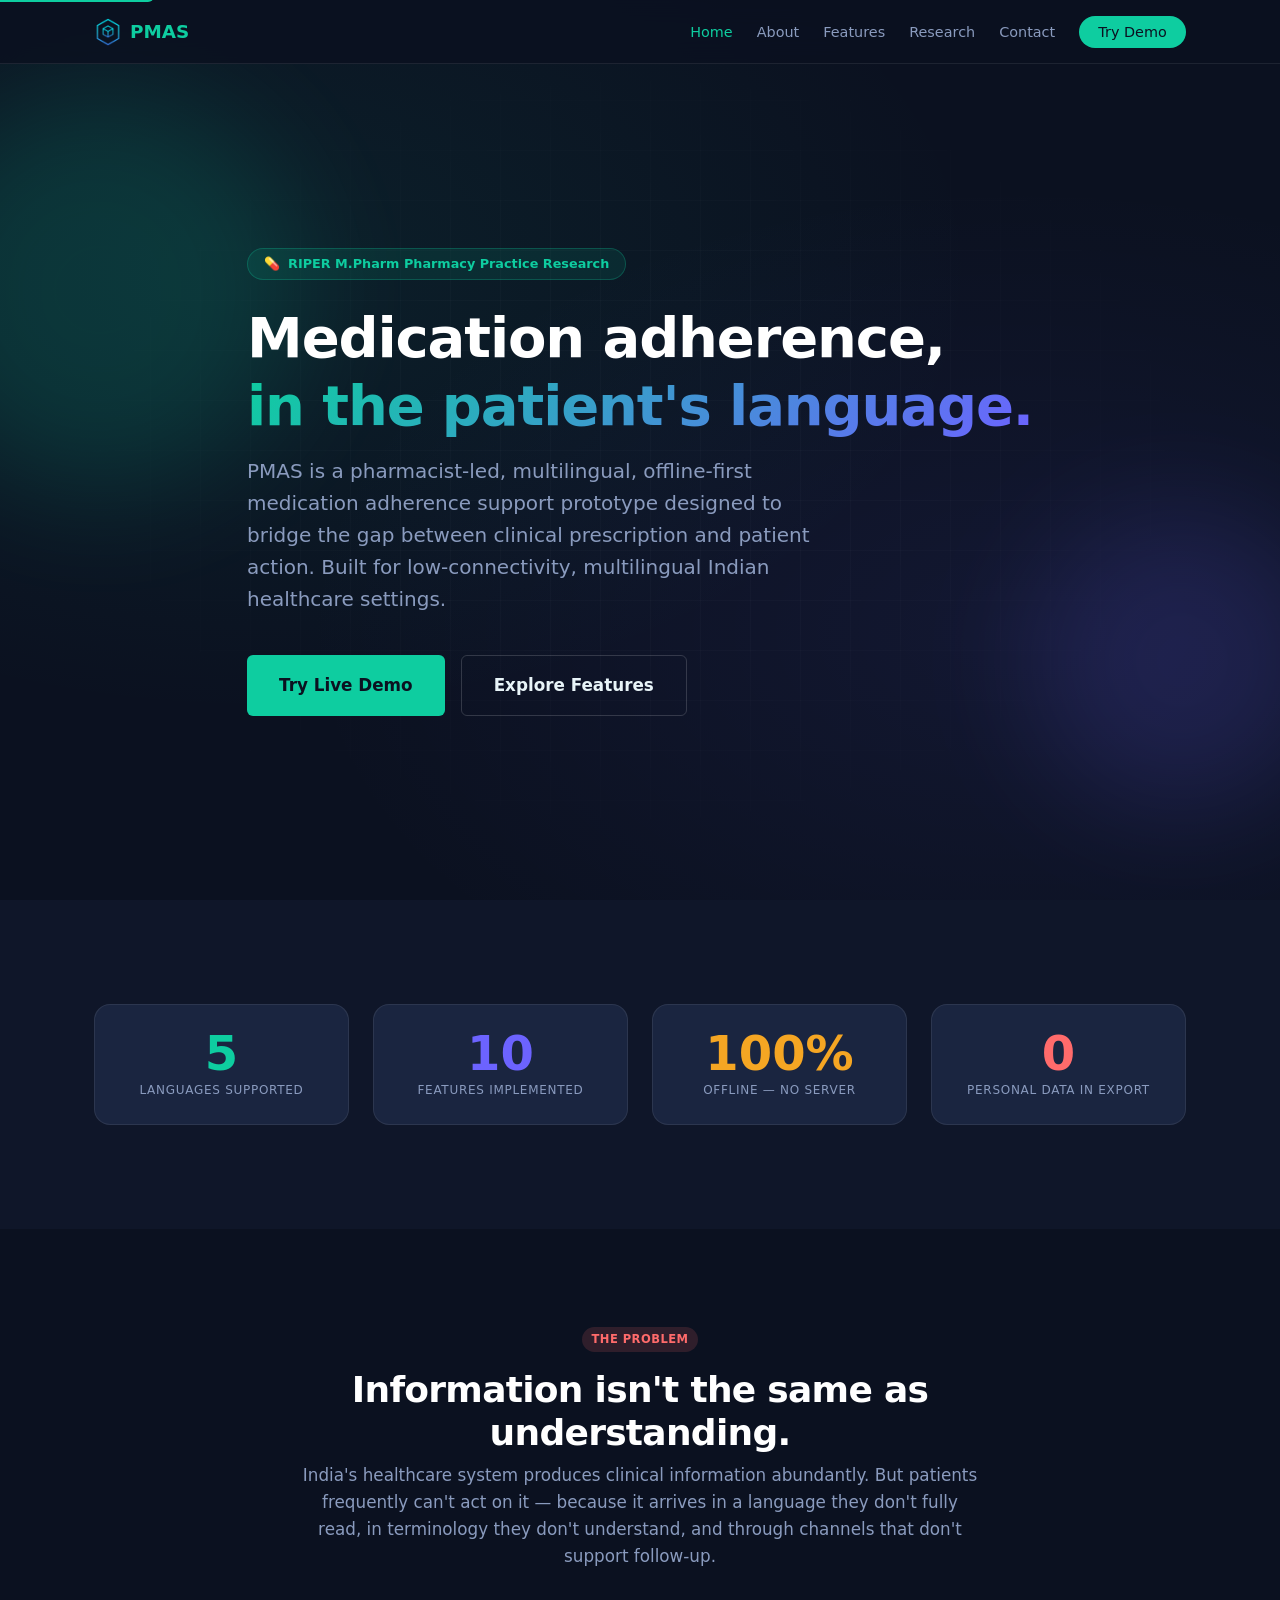
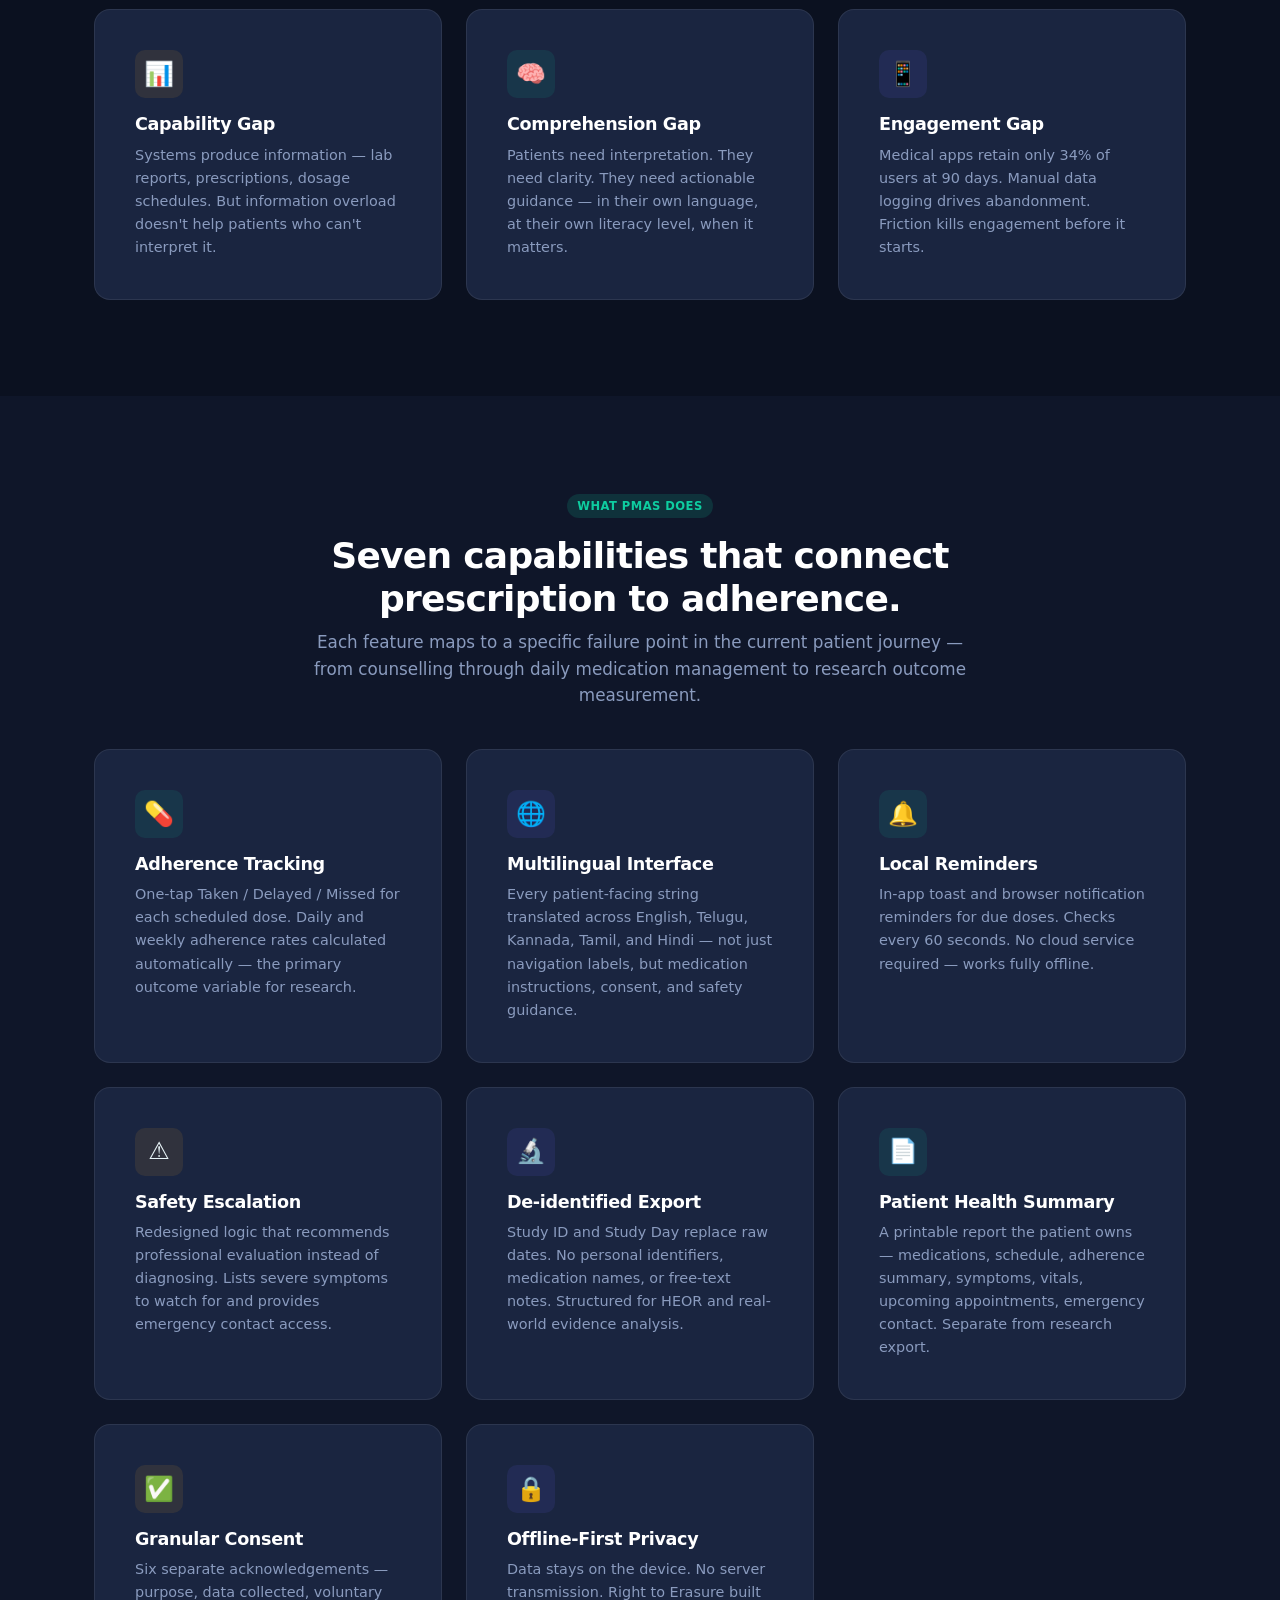
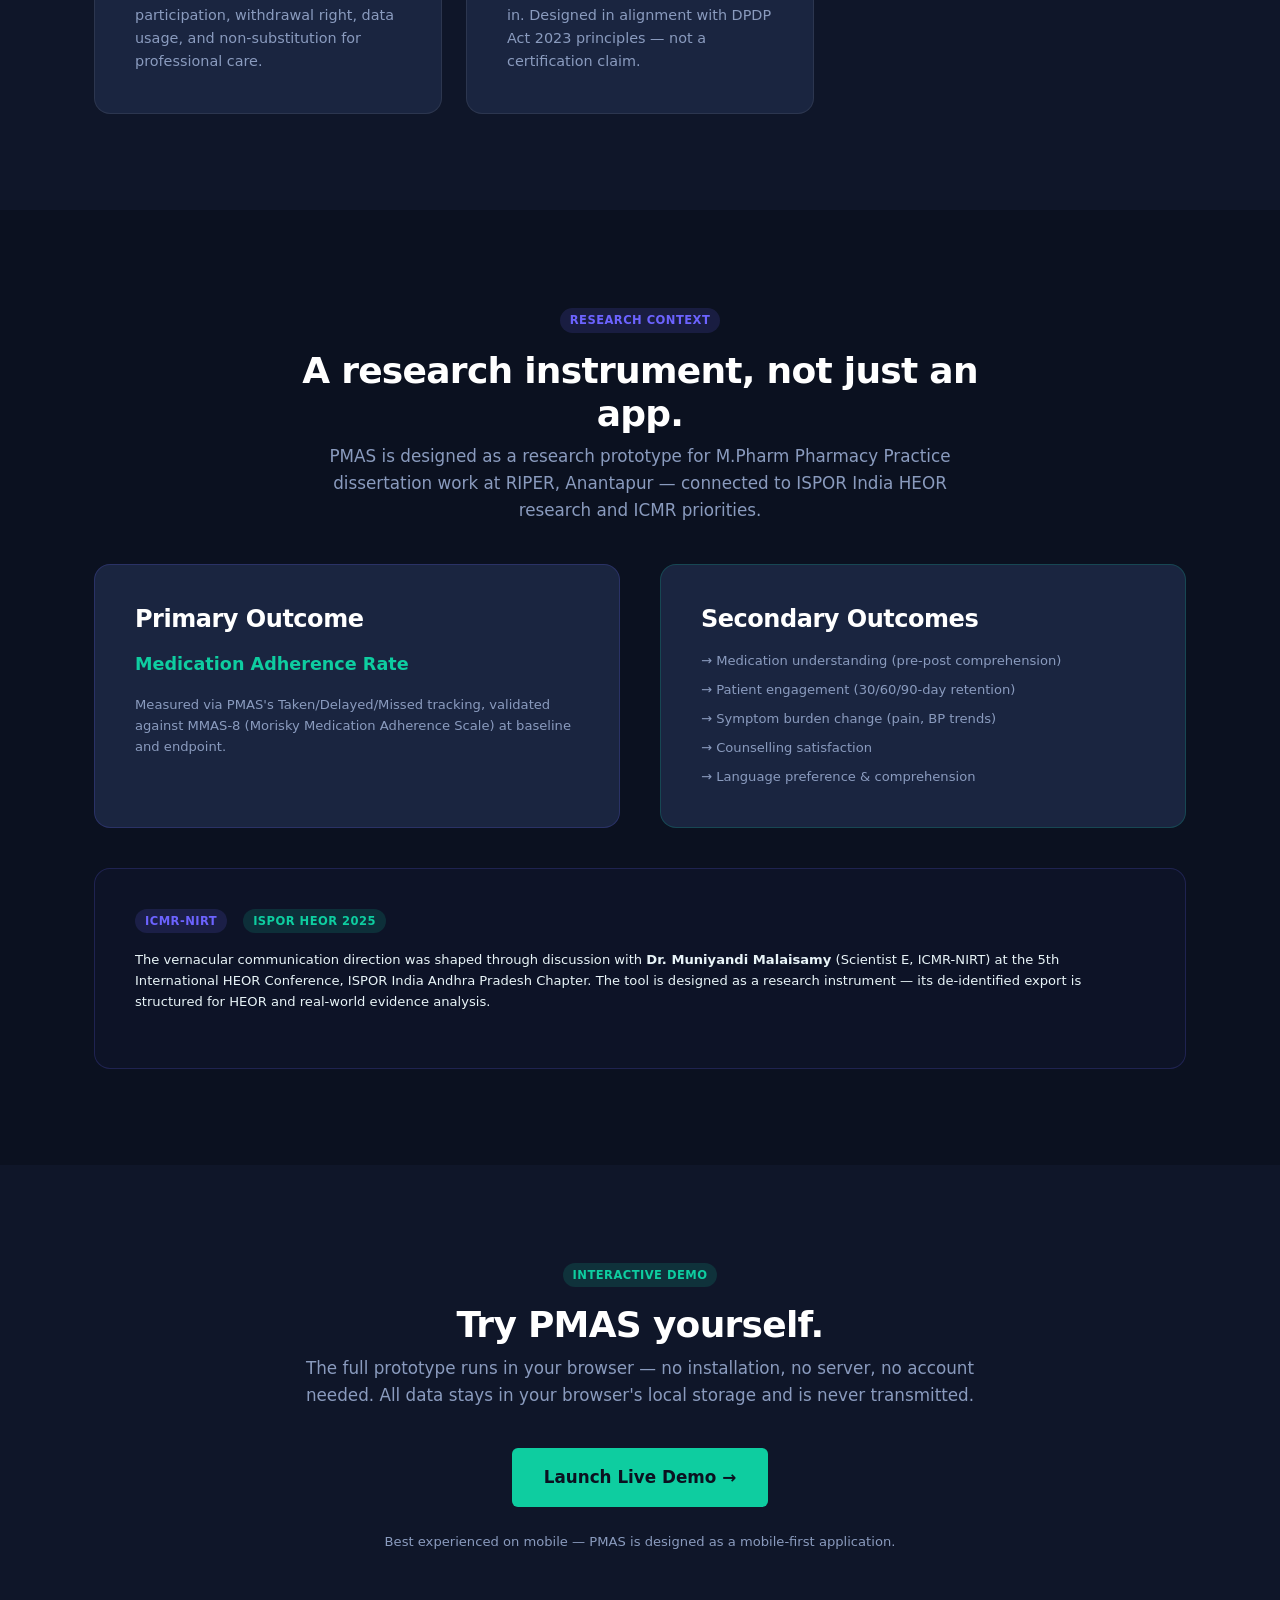
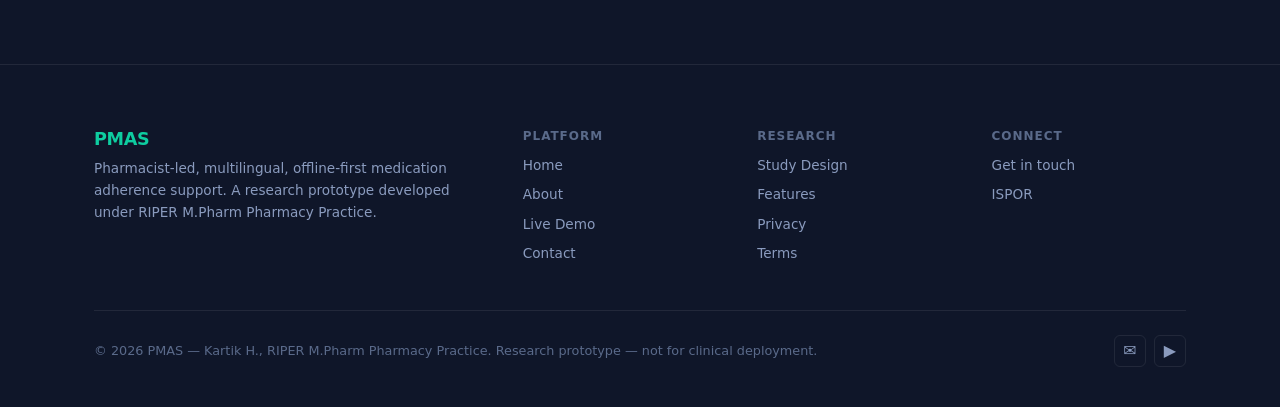
==== patient-app/index.html @ 8980c28d "feat: add application code — patient-app (PWA), backend (FastAPI), pharmacist-portal - patient-app: " ====
<!DOCTYPE html>
<html lang="en" data-theme="dark">
<head>
<meta charset="UTF-8">
<meta name="viewport" content="width=device-width, initial-scale=1.0">
<meta name="description" content="PMAS — Pharmacist-led, multilingual, offline-first medication adherence support. A research prototype by RIPER M.Pharm Pharmacy Practice.">
<meta name="author" content="Kartik H. — RIPER M.Pharm Pharmacy Practice">
<meta property="og:title" content="PMAS — Medication & Adherence Support">
<meta property="og:description" content="Pharmacist-led, multilingual, offline-first medication adherence support prototype. RIPER M.Pharm research.">
<meta property="og:type" content="website">
<link rel="icon" href="assets/images/favicon/favicon.png" type="image/svg+xml">
<title>PMAS — Medication & Adherence Support</title>
<link rel="stylesheet" href="assets/css/style.css">
<link rel="stylesheet" href="assets/css/components.css">
<link rel="stylesheet" href="assets/css/utilities.css">
<link rel="stylesheet" href="assets/css/animations.css">

    <!-- ═══ AI-ERA META LAYER ═════════════════════════════════════ -->
    <!-- Canonical URL -->
    <link rel="canonical" href="/index.html">

    <!-- Open Graph (Facebook, LinkedIn, WhatsApp) -->
    <meta property="og:title" content="PMAS — Medication & Adherence Support">
    <meta property="og:description" content="PMAS — Pharmacist-led, multilingual, offline-first medication adherence support. A research prototype by RIPER M.Pharm Pharmacy Practice.">
    <meta property="og:type" content="website">
    <meta property="og:url" content="/index.html">
    <meta property="og:image" content="/assets/images/og/og-image.png">
    <meta property="og:image:width" content="1200">
    <meta property="og:image:height" content="630">
    <meta property="og:site_name" content="PMAS">
    <meta property="og:locale" content="en_IN">
    <meta property="og:locale:alternate" content="te_IN">
    <meta property="og:locale:alternate" content="kn_IN">
    <meta property="og:locale:alternate" content="ta_IN">
    <meta property="og:locale:alternate" content="hi_IN">

    <!-- Twitter Card -->
    <meta name="twitter:card" content="summary_large_image">
    <meta name="twitter:title" content="PMAS — Medication & Adherence Support">
    <meta name="twitter:description" content="PMAS — Pharmacist-led, multilingual, offline-first medication adherence support. A research prototype by RIPER M.Pharm Pharmacy Practice.">
    <meta name="twitter:image" content="/assets/images/og/og-image.png">
    <meta name="twitter:creator" content="@kartik_pmas">

    <!-- Theme color -->
    <meta name="theme-color" content="#0B1120">
    <meta name="color-scheme" content="dark light">

    <!-- PWA Manifest -->
    <link rel="manifest" href="/manifest.json">

    <!-- Resource preloads (performance) -->
    <link rel="preload" href="/assets/css/style.css" as="style">
    <link rel="preload" href="/assets/css/components.css" as="style">
    <link rel="preload" href="/assets/js/main.js" as="script">

    <!-- Preconnect (no external domains used — self-contained) -->

    <!-- Service Worker registration -->
    <script>
      if ('serviceWorker' in navigator) {
        window.addEventListener('load', () => {
          navigator.serviceWorker.register('/sw.js')
            .then(reg => console.log('PMAS SW registered:', reg.scope))
            .catch(err => console.warn('PMAS SW registration failed:', err));
        });
      }
    </script>

    <!-- JSON-LD Structured Data -->
    <script type="application/ld+json">
{
      "@context": "https://schema.org",
      "@type": "Organization",
      "name": "PMAS",
      "description": "Pharmacist-led, multilingual, offline-first medication adherence support prototype.",
      "founder": {
        "@type": "Person",
        "name": "Kartik H."
      },
      "parentOrganization": {
        "@type": "EducationalOrganization",
        "name": "Raghavendra Institute of Pharmaceutical Education and Research (RIPER)",
        "address": {
          "@type": "PostalAddress",
          "addressLocality": "Anantapur",
          "addressRegion": "Andhra Pradesh",
          "addressCountry": "IN"
        }
      }
    }
    </script>
    <script type="application/ld+json">
{
      "@context": "https://schema.org",
      "@type": "MedicalStudy",
      "name": "Post-Counseling Medication Adherence Support (PMAS)",
      "studyDesign": "Quasi-experimental pre-post pilot study",
      "studyLocation": {
        "@type": "Place",
        "name": "RIPER, Anantapur, Andhra Pradesh, India"
      },
      "investigator": {
        "@type": "Person",
        "name": "Kartik H.",
        "jobTitle": "M.Pharm Pharmacy Practice Student"
      },
      "studySubject": {
        "@type": "MedicalCondition",
        "name": "Medication Non-Adherence in Chronic Disease Management"
      }
    }
    </script>
    <script type="application/ld+json">
    {
      "@context": "https://schema.org",
      "@type": "MedicalWebPage",
      "name": "PMAS — Medication & Adherence Support",
      "description": "PMAS — Pharmacist-led, multilingual, offline-first medication adherence support. A research prototype by RIPER M.Pharm Pharmacy Practice.",
      "url": "/index.html",
      "isPartOf": {
        "@type": "WebSite",
        "name": "PMAS",
        "url": "/"
      },
      "about": {
        "@type": "MedicalCondition",
        "name": "Medication Adherence in Chronic Disease Management"
      }
    }
    </script>
</head>
<body>
<a href="#main" class="skip-link">Skip to content</a>

<!-- ═══ HEADER ══════════════════════════════════════════════════ -->
<header class="site-header" id="site-header">
  <nav class="nav">
    <a href="index.html" class="nav-brand">
      <img src="assets/images/favicon/favicon.png" alt="PMAS" style="width:28px;height:28px;border-radius:6px;">
      PMAS
      
    </a>
    <button class="nav-toggle" aria-label="Toggle menu" aria-expanded="false">
      <span></span><span></span><span></span>
    </button>
    <ul class="nav-links">
      <li><a href="index.html" class="active">Home</a></li>
      <li><a href="about.html">About</a></li>
      <li><a href="index.html#features">Features</a></li>
      <li><a href="index.html#research">Research</a></li>
      <li><a href="contact.html">Contact</a></li>
      <li><a href="demo/index.html" target="_blank" rel="noopener" class="nav-cta">Try Demo</a></li>
    </ul>
  </nav>
</header>

<!-- ═══ MAIN ═══════════════════════════════════════════════════ -->
<main id="main">

  <!-- ── HERO ─────────────────────────────────────────────────── -->
  <section class="hero">
    <div class="hero-bg"></div>
    <div class="hero-grid"></div>
    <div class="blob" style="width:400px;height:400px;background:var(--teal);top:10%;left:-100px;"></div>
    <div class="blob" style="width:300px;height:300px;background:var(--indigo);bottom:10%;right:-50px;animation-delay:-4s;"></div>

    <div class="hero-content">
      <div class="hero-badge fade-up">
        <span>💊</span>
        RIPER M.Pharm Pharmacy Practice Research
      </div>
      <h1 class="fade-up fade-up-delay-1">
        Medication adherence,<br>
        <span class="gradient-text gradient-shift">in the patient's language.</span>
      </h1>
      <p class="hero-subtitle fade-up fade-up-delay-2">
        PMAS is a pharmacist-led, multilingual, offline-first medication adherence support
        prototype designed to bridge the gap between clinical prescription and patient action.
        Built for low-connectivity, multilingual Indian healthcare settings.
      </p>
      <div class="hero-actions fade-up fade-up-delay-3">
        <a href="demo/index.html" target="_blank" rel="noopener" class="btn btn-primary btn-lg">Try Live Demo</a>
        <a href="#features" class="btn btn-ghost btn-lg">Explore Features</a>
      </div>
    </div>
  </section>

  <!-- ── STATS ────────────────────────────────────────────────── -->
  <section class="section section-sm section-alt">
    <div class="container">
      <div class="stat-grid">
        <div class="stat-card stat-teal reveal">
          <div class="stat-num"><span data-count="5">5</span></div>
          <div class="stat-lbl">Languages Supported</div>
        </div>
        <div class="stat-card stat-indigo reveal reveal-delay-1">
          <div class="stat-num"><span data-count="10">10</span></div>
          <div class="stat-lbl">Features Implemented</div>
        </div>
        <div class="stat-card stat-amber reveal reveal-delay-2">
          <div class="stat-num">100%</div>
          <div class="stat-lbl">Offline — No Server</div>
        </div>
        <div class="stat-card stat-red reveal reveal-delay-3">
          <div class="stat-num"><span data-count="0">0</span></div>
          <div class="stat-lbl">Personal Data in Export</div>
        </div>
      </div>
    </div>
  </section>

  <!-- ── PROBLEM ──────────────────────────────────────────────── -->
  <section class="section" id="problem">
    <div class="container">
      <div class="section-header reveal">
        <span class="badge badge-red">The Problem</span>
        <h2 class="mt-2">Information isn't the same as understanding.</h2>
        <p>India's healthcare system produces clinical information abundantly. But patients frequently can't act on it — because it arrives in a language they don't fully read, in terminology they don't understand, and through channels that don't support follow-up.</p>
      </div>

      <div class="feature-grid">
        <div class="feature-card amber reveal">
          <div class="icon-wrap">📊</div>
          <h3>Capability Gap</h3>
          <p>Systems produce information — lab reports, prescriptions, dosage schedules. But information overload doesn't help patients who can't interpret it.</p>
        </div>
        <div class="feature-card reveal reveal-delay-1">
          <div class="icon-wrap">🧠</div>
          <h3>Comprehension Gap</h3>
          <p>Patients need interpretation. They need clarity. They need actionable guidance — in their own language, at their own literacy level, when it matters.</p>
        </div>
        <div class="feature-card indigo reveal reveal-delay-2">
          <div class="icon-wrap">📱</div>
          <h3>Engagement Gap</h3>
          <p>Medical apps retain only 34% of users at 90 days. Manual data logging drives abandonment. Friction kills engagement before it starts.</p>
        </div>
      </div>
    </div>
  </section>

  <!-- ── FEATURES ────────────────────────────────────────────── -->
  <section class="section section-alt" id="features">
    <div class="container">
      <div class="section-header reveal">
        <span class="badge badge-teal">What PMAS Does</span>
        <h2 class="mt-2">Seven capabilities that connect prescription to adherence.</h2>
        <p>Each feature maps to a specific failure point in the current patient journey — from counselling through daily medication management to research outcome measurement.</p>
      </div>

      <div class="feature-grid">
        <div class="feature-card reveal">
          <div class="icon-wrap">💊</div>
          <h3>Adherence Tracking</h3>
          <p>One-tap Taken / Delayed / Missed for each scheduled dose. Daily and weekly adherence rates calculated automatically — the primary outcome variable for research.</p>
        </div>
        <div class="feature-card indigo reveal reveal-delay-1">
          <div class="icon-wrap">🌐</div>
          <h3>Multilingual Interface</h3>
          <p>Every patient-facing string translated across English, Telugu, Kannada, Tamil, and Hindi — not just navigation labels, but medication instructions, consent, and safety guidance.</p>
        </div>
        <div class="feature-card reveal reveal-delay-2">
          <div class="icon-wrap">🔔</div>
          <h3>Local Reminders</h3>
          <p>In-app toast and browser notification reminders for due doses. Checks every 60 seconds. No cloud service required — works fully offline.</p>
        </div>
        <div class="feature-card amber reveal reveal-delay-3">
          <div class="icon-wrap">⚠️</div>
          <h3>Safety Escalation</h3>
          <p>Redesigned logic that recommends professional evaluation instead of diagnosing. Lists severe symptoms to watch for and provides emergency contact access.</p>
        </div>
        <div class="feature-card indigo reveal">
          <div class="icon-wrap">🔬</div>
          <h3>De-identified Export</h3>
          <p>Study ID and Study Day replace raw dates. No personal identifiers, medication names, or free-text notes. Structured for HEOR and real-world evidence analysis.</p>
        </div>
        <div class="feature-card reveal reveal-delay-1">
          <div class="icon-wrap">📄</div>
          <h3>Patient Health Summary</h3>
          <p>A printable report the patient owns — medications, schedule, adherence summary, symptoms, vitals, upcoming appointments, emergency contact. Separate from research export.</p>
        </div>
        <div class="feature-card amber reveal reveal-delay-2">
          <div class="icon-wrap">✅</div>
          <h3>Granular Consent</h3>
          <p>Six separate acknowledgements — purpose, data collected, voluntary participation, withdrawal right, data usage, and non-substitution for professional care.</p>
        </div>
        <div class="feature-card indigo reveal reveal-delay-3">
          <div class="icon-wrap">🔒</div>
          <h3>Offline-First Privacy</h3>
          <p>Data stays on the device. No server transmission. Right to Erasure built in. Designed in alignment with DPDP Act 2023 principles — not a certification claim.</p>
        </div>
      </div>
    </div>
  </section>

  <!-- ── RESEARCH ────────────────────────────────────────────── -->
  <section class="section" id="research">
    <div class="container">
      <div class="section-header reveal">
        <span class="badge badge-indigo">Research Context</span>
        <h2 class="mt-2">A research instrument, not just an app.</h2>
        <p>PMAS is designed as a research prototype for M.Pharm Pharmacy Practice dissertation work at RIPER, Anantapur — connected to ISPOR India HEOR research and ICMR priorities.</p>
      </div>

      <div class="grid" style="grid-template-columns: 1fr 1fr; gap: var(--space-xl); margin-top: var(--space-xl);">
        <div class="card card-indigo reveal">
          <h3>Primary Outcome</h3>
          <p class="text-teal font-bold text-lg mt-2">Medication Adherence Rate</p>
          <p class="text-muted text-sm mt-1">Measured via PMAS's Taken/Delayed/Missed tracking, validated against MMAS-8 (Morisky Medication Adherence Scale) at baseline and endpoint.</p>
        </div>
        <div class="card card-teal reveal reveal-delay-1">
          <h3>Secondary Outcomes</h3>
          <ul style="list-style:none; margin-top: var(--space-md);">
            <li class="text-muted text-sm mb-1">→ Medication understanding (pre-post comprehension)</li>
            <li class="text-muted text-sm mb-1">→ Patient engagement (30/60/90-day retention)</li>
            <li class="text-muted text-sm mb-1">→ Symptom burden change (pain, BP trends)</li>
            <li class="text-muted text-sm mb-1">→ Counselling satisfaction</li>
            <li class="text-muted text-sm">→ Language preference & comprehension</li>
          </ul>
        </div>
      </div>

      <div class="card reveal reveal-delay-2 mt-4" style="border-color: rgba(108,99,255,0.2); background: rgba(108,99,255,0.03);">
        <div class="flex items-center gap-2 mb-2">
          <span class="badge badge-indigo">ICMR-NIRT</span>
          <span class="badge badge-teal">ISPOR HEOR 2025</span>
        </div>
        <p class="text-sm">The vernacular communication direction was shaped through discussion with <strong>Dr. Muniyandi Malaisamy</strong> (Scientist E, ICMR-NIRT) at the 5th International HEOR Conference, ISPOR India Andhra Pradesh Chapter. The tool is designed as a research instrument — its de-identified export is structured for HEOR and real-world evidence analysis.</p>
      </div>
    </div>
  </section>

  <!-- ── DEMO CTA ────────────────────────────────────────────── -->
  <section class="section section-alt">
    <div class="container">
      <div class="section-header reveal">
        <span class="badge badge-teal">Interactive Demo</span>
        <h2 class="mt-2">Try PMAS yourself.</h2>
        <p>The full prototype runs in your browser — no installation, no server, no account needed. All data stays in your browser's local storage and is never transmitted.</p>
      </div>
      <div class="text-center reveal reveal-delay-1">
        <a href="demo/index.html" target="_blank" rel="noopener" class="btn btn-primary btn-lg">Launch Live Demo →</a>
        <p class="text-muted text-sm mt-3">Best experienced on mobile — PMAS is designed as a mobile-first application.</p>
      </div>
    </div>
  </section>

</main>

<!-- ═══ FOOTER ══════════════════════════════════════════════════ -->
<footer class="site-footer">
  <div class="container">
    <div class="footer-grid">
      <div class="footer-brand">
        <h4>PMAS</h4>
        <p>Pharmacist-led, multilingual, offline-first medication adherence support. A research prototype developed under RIPER M.Pharm Pharmacy Practice.</p>
      </div>
      <div class="footer-col">
        <h5>Platform</h5>
        <ul>
          <li><a href="index.html">Home</a></li>
          <li><a href="about.html">About</a></li>
          <li><a href="demo/index.html" target="_blank" rel="noopener">Live Demo</a></li>
          <li><a href="contact.html">Contact</a></li>
        </ul>
      </div>
      <div class="footer-col">
        <h5>Research</h5>
        <ul>
          <li><a href="index.html#research">Study Design</a></li>
          <li><a href="index.html#features">Features</a></li>
          <li><a href="privacy.html">Privacy</a></li>
          <li><a href="terms.html">Terms</a></li>
        </ul>
      </div>
      <div class="footer-col">
        <h5>Connect</h5>
        <ul>
          <li><a href="contact.html">Get in touch</a></li>
          <li><a href="https://ispor.org" target="_blank" rel="noopener">ISPOR</a></li>
        </ul>
      </div>
    </div>
    <div class="footer-bottom">
      <p>© <span id="current-year">2025</span> PMAS — Kartik H., RIPER M.Pharm Pharmacy Practice. Research prototype — not for clinical deployment.</p>
      <div class="footer-social">
        <a href="contact.html" aria-label="Contact">✉</a>
        <a href="demo/index.html" target="_blank" rel="noopener" aria-label="Demo">▶</a>
      </div>
    </div>
  </div>
</footer>

<script src="assets/js/theme.js"></script>
<script src="assets/js/navigation.js"></script>
<script src="assets/js/animations.js"></script>
<script src="assets/js/main.js"></script>
</body>
</html>
---- patient-app/assets/css/style.css ----
/* ═══════════════════════════════════════════════════════════════
   PMAS Platform — style.css
   Design tokens, reset, base typography, layout primitives
   ═══════════════════════════════════════════════════════════════ */

/* ─── DESIGN TOKENS ──────────────────────────────────────────── */
:root {
  /* Colors — PMAS brand palette */
  --bg:           #0B1120;
  --bg-alt:       #0F1629;
  --surface:      #1A2540;
  --surface2:     #222f50;
  --surface3:     #2a3a5f;
  --teal:         #0ECDA0;
  --teal-dark:    #0BA680;
  --indigo:       #6C63FF;
  --indigo-dark:  #5548CC;
  --text:         #E8F4F8;
  --text-bright:  #FFFFFF;
  --muted:        #8A9BBE;
  --muted-dark:   #5A6A8A;
  --red:          #FF6B6B;
  --amber:        #F5A623;
  --green:        #2ECC71;
  --border:       rgba(255,255,255,0.08);
  --border-bright:rgba(255,255,255,0.16);

  /* Typography */
  --font-sans:    system-ui, -apple-system, 'Segoe UI', sans-serif;
  --font-mono:    'SF Mono', 'Fira Code', 'Consolas', monospace;

  /* Spacing scale */
  --space-xs:  0.25rem;
  --space-sm:  0.5rem;
  --space-md:  1rem;
  --space-lg:  1.5rem;
  --space-xl:  2.5rem;
  --space-2xl: 4rem;
  --space-3xl: 6rem;

  /* Radius */
  --radius-sm: 6px;
  --radius:    10px;
  --radius-lg: 16px;
  --radius-xl: 24px;
  --radius-full: 999px;

  /* Shadows */
  --shadow-sm: 0 2px 8px rgba(0,0,0,0.2);
  --shadow:    0 4px 24px rgba(0,0,0,0.3);
  --shadow-lg: 0 12px 48px rgba(0,0,0,0.4);
  --glow-teal: 0 0 40px rgba(14,205,160,0.15);
  --glow-indigo: 0 0 40px rgba(108,99,255,0.15);

  /* Transitions */
  --ease: cubic-bezier(0.4, 0, 0.2, 1);
  --ease-out: cubic-bezier(0, 0, 0.2, 1);
  --duration: 0.3s;

  /* Layout */
  --container: 1140px;
  --container-narrow: 760px;
  --header-h: 64px;
  --footer-h: auto;
}

/* ─── RESET & BASE ───────────────────────────────────────────── */
*, *::before, *::after { box-sizing: border-box; margin: 0; padding: 0; }
html { font-size: 16px; scroll-behavior: smooth; -webkit-text-size-adjust: 100%; }
body {
  font-family: var(--font-sans);
  background: var(--bg);
  color: var(--text);
  min-height: 100vh;
  line-height: 1.6;
  -webkit-font-smoothing: antialiased;
  -moz-osx-font-smoothing: grayscale;
  overflow-x: hidden;
}
*:focus-visible { outline: 2px solid var(--teal); outline-offset: 3px; border-radius: 2px; }
img, picture, video, canvas, svg { display: block; max-width: 100%; }
input, button, textarea, select { font: inherit; color: inherit; }
a { color: var(--teal); text-decoration: none; transition: color var(--duration) var(--ease); }
a:hover { color: var(--teal-dark); text-decoration: underline; }
hr { border: none; border-top: 1px solid var(--border); margin: var(--space-xl) 0; }

/* ─── TYPOGRAPHY ─────────────────────────────────────────────── */
h1, h2, h3, h4, h5, h6 {
  font-weight: 700;
  line-height: 1.2;
  letter-spacing: -0.02em;
  color: var(--text-bright);
}
h1 { font-size: clamp(2rem, 5vw, 3.5rem); }
h2 { font-size: clamp(1.5rem, 3.5vw, 2.25rem); }
h3 { font-size: clamp(1.2rem, 2.5vw, 1.5rem); }
h4 { font-size: 1.1rem; }
p { margin-bottom: var(--space-md); }
code { font-family: var(--font-mono); font-size: 0.9em; background: var(--surface2); padding: 2px 6px; border-radius: 4px; color: var(--teal); }
pre { font-family: var(--font-mono); background: var(--surface); border: 1px solid var(--border); border-radius: var(--radius); padding: var(--space-lg); overflow-x: auto; margin-bottom: var(--space-lg); }
pre code { background: none; padding: 0; }

/* ─── LAYOUT PRIMITIVES ──────────────────────────────────────── */
.container {
  max-width: var(--container);
  margin: 0 auto;
  padding: 0 var(--space-lg);
}
.container-narrow {
  max-width: var(--container-narrow);
  margin: 0 auto;
  padding: 0 var(--space-lg);
}
.section { padding: var(--space-3xl) 0; }
.section-sm { padding: var(--space-2xl) 0; }

/* ─── HEADER / NAVBAR ───────────────────────────────────────── */
.site-header {
  position: fixed; top: 0; left: 0; right: 0;
  height: var(--header-h);
  background: rgba(11, 17, 32, 0.85);
  backdrop-filter: blur(12px);
  -webkit-backdrop-filter: blur(12px);
  border-bottom: 1px solid var(--border);
  z-index: 1000;
  transition: background var(--duration) var(--ease), box-shadow var(--duration) var(--ease);
}
.site-header.scrolled {
  background: rgba(11, 17, 32, 0.95);
  box-shadow: var(--shadow-sm);
}
.nav {
  max-width: var(--container);
  height: 100%;
  margin: 0 auto;
  padding: 0 var(--space-lg);
  display: flex;
  align-items: center;
  justify-content: space-between;
}
.nav-brand {
  display: flex;
  align-items: center;
  gap: var(--space-sm);
  font-weight: 800;
  font-size: 1.15rem;
  color: var(--teal);
  text-decoration: none;
}
.nav-brand:hover { text-decoration: none; }
.nav-brand .brand-icon {
  width: 32px; height: 32px;
  background: linear-gradient(135deg, var(--teal), var(--indigo));
  border-radius: 8px;
  display: flex; align-items: center; justify-content: center;
  font-size: 1rem; color: var(--bg);
}
.nav-brand .brand-badge {
  font-size: 0.55rem; font-weight: 700; letter-spacing: 0.06em;
  background: var(--indigo); color: #fff;
  padding: 1px 6px; border-radius: 10px; text-transform: uppercase;
  margin-left: 4px;
}
.nav-links {
  display: flex;
  align-items: center;
  gap: var(--space-lg);
  list-style: none;
}
.nav-links a {
  color: var(--muted);
  font-size: 0.9rem;
  font-weight: 500;
  text-decoration: none;
  transition: color var(--duration) var(--ease);
}
.nav-links a:hover, .nav-links a.active { color: var(--teal); text-decoration: none; }
.nav-cta {
  background: var(--teal);
  color: var(--bg) !important;
  padding: 0.5rem 1.2rem;
  border-radius: var(--radius-full);
  font-weight: 700;
  font-size: 0.85rem;
  transition: transform var(--duration) var(--ease), box-shadow var(--duration) var(--ease);
}
.nav-cta:hover { transform: translateY(-1px); box-shadow: var(--glow-teal); text-decoration: none; }

/* Mobile nav toggle */
.nav-toggle {
  display: none;
  background: none; border: none; cursor: pointer;
  width: 32px; height: 32px;
  color: var(--text);
  flex-direction: column; justify-content: center; gap: 5px;
}
.nav-toggle span {
  display: block; width: 24px; height: 2px;
  background: var(--text); border-radius: 2px;
  transition: all var(--duration) var(--ease);
}
.nav-toggle.active span:nth-child(1) { transform: translateY(7px) rotate(45deg); }
.nav-toggle.active span:nth-child(2) { opacity: 0; }
.nav-toggle.active span:nth-child(3) { transform: translateY(-7px) rotate(-45deg); }

@media (max-width: 768px) {
  .nav-toggle { display: flex; }
  .nav-links {
    position: fixed; top: var(--header-h); left: 0; right: 0;
    background: var(--bg);
    flex-direction: column;
    align-items: flex-start;
    padding: var(--space-lg);
    gap: var(--space-md);
    border-bottom: 1px solid var(--border);
    transform: translateY(-100%);
    opacity: 0;
    pointer-events: none;
    transition: transform var(--duration) var(--ease), opacity var(--duration) var(--ease);
  }
  .nav-links.open { transform: translateY(0); opacity: 1; pointer-events: auto; }
  .nav-links a { font-size: 1rem; }
}

/* ─── FOOTER ────────────────────────────────────────────────── */
.site-footer {
  background: var(--bg-alt);
  border-top: 1px solid var(--border);
  padding: var(--space-2xl) 0 var(--space-xl);
  margin-top: auto;
}
.footer-grid {
  display: grid;
  grid-template-columns: 2fr 1fr 1fr 1fr;
  gap: var(--space-xl);
  margin-bottom: var(--space-xl);
}
.footer-brand h4 { color: var(--teal); margin-bottom: var(--space-sm); }
.footer-brand p { color: var(--muted); font-size: 0.85rem; }
.footer-col h5 { font-size: 0.75rem; text-transform: uppercase; letter-spacing: 0.08em; color: var(--muted-dark); margin-bottom: var(--space-sm); }
.footer-col ul { list-style: none; }
.footer-col li { margin-bottom: var(--space-xs); }
.footer-col a { color: var(--muted); font-size: 0.85rem; }
.footer-bottom {
  border-top: 1px solid var(--border);
  padding-top: var(--space-lg);
  display: flex; justify-content: space-between; align-items: center;
  flex-wrap: wrap; gap: var(--space-sm);
}
.footer-bottom p { color: var(--muted-dark); font-size: 0.8rem; margin: 0; }
.footer-social { display: flex; gap: var(--space-sm); }
.footer-social a {
  width: 32px; height: 32px;
  display: flex; align-items: center; justify-content: center;
  border: 1px solid var(--border); border-radius: var(--radius-sm);
  color: var(--muted); transition: all var(--duration) var(--ease);
}
.footer-social a:hover { border-color: var(--teal); color: var(--teal); text-decoration: none; }

@media (max-width: 768px) {
  .footer-grid { grid-template-columns: 1fr 1fr; }
}
@media (max-width: 480px) {
  .footer-grid { grid-template-columns: 1fr; }
}

/* ─── HERO SECTION ───────────────────────────────────────────── */
.hero {
  min-height: 100vh;
  display: flex;
  align-items: center;
  position: relative;
  overflow: hidden;
  padding-top: var(--header-h);
}
.hero-bg {
  position: absolute; inset: 0;
  background:
    radial-gradient(ellipse at 20% 30%, rgba(14,205,160,0.08) 0%, transparent 50%),
    radial-gradient(ellipse at 80% 70%, rgba(108,99,255,0.08) 0%, transparent 50%);
  z-index: 0;
}
.hero-grid {
  position: absolute; inset: 0;
  background-image:
    linear-gradient(rgba(255,255,255,0.02) 1px, transparent 1px),
    linear-gradient(90deg, rgba(255,255,255,0.02) 1px, transparent 1px);
  background-size: 50px 50px;
  mask-image: radial-gradient(ellipse at center, black 30%, transparent 70%);
  -webkit-mask-image: radial-gradient(ellipse at center, black 30%, transparent 70%);
  z-index: 0;
}
.hero-content {
  position: relative;
  z-index: 1;
  max-width: var(--container);
  margin: 0 auto;
  padding: 0 var(--space-lg);
}
.hero-badge {
  display: inline-flex;
  align-items: center; gap: var(--space-sm);
  background: rgba(14,205,160,0.1);
  border: 1px solid rgba(14,205,160,0.25);
  border-radius: var(--radius-full);
  padding: 0.3rem 1rem;
  font-size: 0.8rem;
  font-weight: 600;
  color: var(--teal);
  margin-bottom: var(--space-lg);
}
.hero h1 {
  margin-bottom: var(--space-md);
}
.hero h1 .gradient-text {
  background: linear-gradient(135deg, var(--teal) 0%, var(--indigo) 100%);
  -webkit-background-clip: text;
  -webkit-text-fill-color: transparent;
  background-clip: text;
}
.hero-subtitle {
  font-size: clamp(1rem, 2vw, 1.25rem);
  color: var(--muted);
  max-width: 600px;
  margin-bottom: var(--space-xl);
}
.hero-actions { display: flex; gap: var(--space-md); flex-wrap: wrap; }

/* ─── PAGE HEADER (for subpages) ─────────────────────────────── */
.page-header {
  padding: calc(var(--header-h) + var(--space-2xl)) 0 var(--space-xl);
  text-align: center;
  position: relative;
  overflow: hidden;
}
.page-header .hero-bg { position: absolute; }
.page-header h1 { margin-bottom: var(--space-sm); }
.page-header p { color: var(--muted); font-size: 1.1rem; max-width: 600px; margin: 0 auto; }
---- patient-app/assets/css/components.css ----
/* ═══════════════════════════════════════════════════════════════
   PMAS Platform — components.css
   Reusable UI components: buttons, cards, badges, forms, etc.
   ═══════════════════════════════════════════════════════════════ */

/* ─── BUTTONS ────────────────────────────────────────────────── */
.btn {
  display: inline-flex;
  align-items: center;
  justify-content: center;
  gap: var(--space-sm);
  padding: 0.75rem 1.5rem;
  border: none;
  border-radius: var(--radius-sm);
  font-family: var(--font-sans);
  font-size: 0.95rem;
  font-weight: 700;
  cursor: pointer;
  text-decoration: none;
  transition: all var(--duration) var(--ease);
  white-space: nowrap;
}
.btn:active { transform: scale(0.97); }
.btn-primary {
  background: var(--teal);
  color: var(--bg);
}
.btn-primary:hover {
  background: var(--teal-dark);
  box-shadow: var(--glow-teal);
  transform: translateY(-2px);
  text-decoration: none;
}
.btn-secondary {
  background: var(--indigo);
  color: #fff;
}
.btn-secondary:hover {
  background: var(--indigo-dark);
  box-shadow: var(--glow-indigo);
  transform: translateY(-2px);
  text-decoration: none;
}
.btn-ghost {
  background: transparent;
  color: var(--text);
  border: 1px solid var(--border-bright);
}
.btn-ghost:hover {
  border-color: var(--teal);
  color: var(--teal);
  text-decoration: none;
}
.btn-lg { padding: 1rem 2rem; font-size: 1.05rem; }
.btn-sm { padding: 0.4rem 0.9rem; font-size: 0.82rem; }
.btn-block { display: flex; width: 100%; }

/* ─── CARDS ──────────────────────────────────────────────────── */
.card {
  background: var(--surface);
  border: 1px solid var(--border);
  border-radius: var(--radius-lg);
  padding: var(--space-xl);
  transition: border-color var(--duration) var(--ease), transform var(--duration) var(--ease), box-shadow var(--duration) var(--ease);
}
.card-hover:hover {
  border-color: rgba(14,205,160,0.3);
  transform: translateY(-4px);
  box-shadow: var(--shadow-lg);
}
.card-teal { border-color: rgba(14,205,160,0.2); }
.card-indigo { border-color: rgba(108,99,255,0.2); }
.card-red { border-color: rgba(255,107,107,0.2); background: rgba(255,107,107,0.03); }

/* Feature card grid */
.feature-grid {
  display: grid;
  grid-template-columns: repeat(auto-fit, minmax(300px, 1fr));
  gap: var(--space-lg);
  margin-top: var(--space-xl);
}
.feature-card {
  background: var(--surface);
  border: 1px solid var(--border);
  border-radius: var(--radius-lg);
  padding: var(--space-xl);
  transition: all var(--duration) var(--ease);
}
.feature-card:hover {
  border-color: rgba(14,205,160,0.25);
  transform: translateY(-4px);
  box-shadow: var(--shadow);
}
.feature-card .icon-wrap {
  width: 48px; height: 48px;
  display: flex; align-items: center; justify-content: center;
  background: rgba(14,205,160,0.1);
  border-radius: var(--radius);
  font-size: 1.5rem;
  margin-bottom: var(--space-md);
}
.feature-card.indigo .icon-wrap { background: rgba(108,99,255,0.1); }
.feature-card.amber .icon-wrap { background: rgba(245,166,35,0.1); }
.feature-card h3 { font-size: 1.1rem; margin-bottom: var(--space-sm); }
.feature-card p { color: var(--muted); font-size: 0.9rem; margin: 0; }

/* Stats card */
.stat-grid {
  display: grid;
  grid-template-columns: repeat(auto-fit, minmax(180px, 1fr));
  gap: var(--space-lg);
  margin: var(--space-xl) 0;
}
.stat-card {
  background: var(--surface);
  border: 1px solid var(--border);
  border-radius: var(--radius-lg);
  padding: var(--space-lg);
  text-align: center;
}
.stat-num {
  font-size: clamp(2rem, 4vw, 3rem);
  font-weight: 800;
  line-height: 1;
  margin-bottom: var(--space-xs);
}
.stat-teal .stat-num { color: var(--teal); }
.stat-indigo .stat-num { color: var(--indigo); }
.stat-amber .stat-num { color: var(--amber); }
.stat-red .stat-num { color: var(--red); }
.stat-lbl {
  font-size: 0.75rem;
  color: var(--muted);
  text-transform: uppercase;
  letter-spacing: 0.06em;
}

/* ─── BADGES & PILLS ─────────────────────────────────────────── */
.badge {
  display: inline-flex;
  align-items: center;
  gap: 4px;
  font-size: 0.72rem;
  font-weight: 600;
  padding: 3px 10px;
  border-radius: var(--radius-full);
  text-transform: uppercase;
  letter-spacing: 0.04em;
}
.badge-teal { background: rgba(14,205,160,0.15); color: var(--teal); }
.badge-indigo { background: rgba(108,99,255,0.15); color: var(--indigo); }
.badge-amber { background: rgba(245,166,35,0.15); color: var(--amber); }
.badge-red { background: rgba(255,107,107,0.15); color: var(--red); }
.badge-muted { background: var(--surface2); color: var(--muted); }

/* ─── SECTIONS ───────────────────────────────────────────────── */
.section-header {
  text-align: center;
  max-width: 680px;
  margin: 0 auto var(--space-xl);
}
.section-header h2 { margin-bottom: var(--space-sm); }
.section-header p { color: var(--muted); font-size: 1.05rem; }

.section-alt { background: var(--bg-alt); }

/* ─── TIMELINE ───────────────────────────────────────────────── */
.timeline {
  position: relative;
  max-width: 700px;
  margin: 0 auto;
}
.timeline::before {
  content: '';
  position: absolute;
  left: 20px; top: 0; bottom: 0;
  width: 2px;
  background: var(--border);
}
.timeline-item {
  position: relative;
  padding-left: 55px;
  padding-bottom: var(--space-xl);
}
.timeline-item:last-child { padding-bottom: 0; }
.timeline-dot {
  position: absolute;
  left: 12px; top: 4px;
  width: 16px; height: 16px;
  border-radius: 50%;
  background: var(--teal);
  border: 3px solid var(--bg);
  z-index: 1;
}
.timeline-item.indigo .timeline-dot { background: var(--indigo); }
.timeline-item h4 { font-size: 1rem; margin-bottom: 4px; }
.timeline-item .timeline-date { font-size: 0.8rem; color: var(--teal); font-weight: 600; margin-bottom: 4px; }
.timeline-item p { font-size: 0.88rem; color: var(--muted); margin: 0; }

/* ─── CODE BLOCK / TERMINAL ──────────────────────────────────── */
.code-block {
  background: var(--bg-alt);
  border: 1px solid var(--border);
  border-radius: var(--radius);
  overflow: hidden;
}
.code-header {
  display: flex;
  align-items: center;
  gap: var(--space-sm);
  padding: var(--space-sm) var(--space-md);
  background: var(--surface2);
  border-bottom: 1px solid var(--border);
}
.code-header .dot {
  width: 10px; height: 10px; border-radius: 50%;
}
.code-header .dot:nth-child(1) { background: #FF5F57; }
.code-header .dot:nth-child(2) { background: #FEBC2E; }
.code-header .dot:nth-child(3) { background: #28C840; }
.code-header .filename {
  font-size: 0.8rem; color: var(--muted); margin-left: var(--space-sm);
}
.code-block pre { margin: 0; border: none; border-radius: 0; background: var(--bg-alt); }
.code-block code { font-size: 0.85rem; }

/* ─── FORMS ──────────────────────────────────────────────────── */
.form-group { margin-bottom: var(--space-md); }
.form-label {
  display: block;
  font-size: 0.82rem;
  color: var(--muted);
  margin-bottom: var(--space-xs);
  font-weight: 500;
}
.form-input,
.form-textarea,
.form-select {
  width: 100%;
  background: var(--bg);
  border: 1px solid var(--border-bright);
  border-radius: var(--radius-sm);
  color: var(--text);
  padding: 0.6rem 0.9rem;
  font-size: 0.92rem;
  font-family: var(--font-sans);
  transition: border-color var(--duration) var(--ease);
}
.form-input:focus,
.form-textarea:focus,
.form-select:focus {
  border-color: var(--teal);
  outline: none;
}
.form-textarea { resize: vertical; min-height: 120px; }

/* ─── ALERTS ────────────────────────────────────────────────── */
.alert {
  border-radius: var(--radius);
  padding: var(--space-md) var(--space-lg);
  margin-bottom: var(--space-md);
  font-size: 0.9rem;
  display: flex; gap: var(--space-sm); align-items: flex-start;
}
.alert-info { background: rgba(108,99,255,0.08); border: 1px solid rgba(108,99,255,0.2); color: var(--text); }
.alert-warning { background: rgba(245,166,35,0.08); border: 1px solid rgba(245,166,35,0.2); color: var(--text); }
.alert-danger { background: rgba(255,107,107,0.08); border: 1px solid rgba(255,107,107,0.2); color: var(--text); }
.alert-success { background: rgba(46,204,113,0.08); border: 1px solid rgba(46,204,113,0.2); color: var(--text); }

/* ─── DEMO EMBED ─────────────────────────────────────────────── */
.demo-frame {
  width: 100%;
  max-width: 420px;
  height: 780px;
  border: 1px solid var(--border-bright);
  border-radius: var(--radius-xl);
  overflow: hidden;
  background: var(--bg);
  box-shadow: var(--shadow-lg);
  display: block;
  margin: 0 auto;
}
.demo-container {
  display: flex;
  justify-content: center;
  gap: var(--space-xl);
  flex-wrap: wrap;
  align-items: flex-start;
}
.demo-side {
  max-width: 380px;
  flex: 1;
}
@media (max-width: 900px) {
  .demo-container { flex-direction: column; align-items: center; }
  .demo-side { max-width: 100%; }
}

/* ─── PROSE (for legal/info pages) ───────────────────────────── */
.prose {
  max-width: var(--container-narrow);
  margin: 0 auto;
}
.prose h2 { margin-top: var(--space-xl); margin-bottom: var(--space-sm); }
.prose h3 { margin-top: var(--space-lg); margin-bottom: var(--space-xs); }
.prose p { color: var(--text); margin-bottom: var(--space-md); }
.prose ul, .prose ol { margin-bottom: var(--space-md); padding-left: 1.5rem; }
.prose li { margin-bottom: var(--space-xs); color: var(--text); }
.prose strong { color: var(--text-bright); }

/* ─── 404 PAGE ───────────────────────────────────────────────── */
.error-page {
  min-height: 100vh;
  display: flex;
  align-items: center;
  justify-content: center;
  text-align: center;
  padding-top: var(--header-h);
}
.error-page .error-code {
  font-size: clamp(4rem, 15vw, 9rem);
  font-weight: 800;
  line-height: 1;
  background: linear-gradient(135deg, var(--teal), var(--indigo));
  -webkit-background-clip: text;
  -webkit-text-fill-color: transparent;
  background-clip: text;
  margin-bottom: var(--space-md);
}
.error-page p { color: var(--muted); font-size: 1.1rem; margin-bottom: var(--space-xl); }
---- patient-app/assets/css/utilities.css ----
/* ═══════════════════════════════════════════════════════════════
   PMAS Platform — utilities.css
   Helper classes, spacing, text alignment, display, responsive
   ═══════════════════════════════════════════════════════════════ */

/* ─── TEXT ───────────────────────────────────────────────────── */
.text-center { text-align: center; }
.text-left   { text-align: left; }
.text-right  { text-align: right; }
.text-teal   { color: var(--teal); }
.text-indigo { color: var(--indigo); }
.text-red    { color: var(--red); }
.text-amber  { color: var(--amber); }
.text-green  { color: var(--green); }
.text-muted  { color: var(--muted); }
.text-bright { color: var(--text-bright); }
.text-sm     { font-size: 0.82rem; }
.text-xs     { font-size: 0.72rem; }
.text-lg     { font-size: 1.1rem; }
.text-xl     { font-size: 1.25rem; }
.font-bold   { font-weight: 700; }
.font-mono   { font-family: var(--font-mono); }
.uppercase   { text-transform: uppercase; letter-spacing: 0.06em; }
.gradient-text {
  background: linear-gradient(135deg, var(--teal), var(--indigo));
  -webkit-background-clip: text;
  -webkit-text-fill-color: transparent;
  background-clip: text;
}

/* ─── SPACING ────────────────────────────────────────────────── */
.mt-0 { margin-top: 0; }
.mt-1 { margin-top: var(--space-sm); }
.mt-2 { margin-top: var(--space-md); }
.mt-3 { margin-top: var(--space-lg); }
.mt-4 { margin-top: var(--space-xl); }
.mt-5 { margin-top: var(--space-2xl); }
.mb-0 { margin-bottom: 0; }
.mb-1 { margin-bottom: var(--space-sm); }
.mb-2 { margin-bottom: var(--space-md); }
.mb-3 { margin-bottom: var(--space-lg); }
.mb-4 { margin-bottom: var(--space-xl); }
.mb-5 { margin-bottom: var(--space-2xl); }
.pt-0 { padding-top: 0; }
.pt-1 { padding-top: var(--space-sm); }
.pt-2 { padding-top: var(--space-md); }
.pt-3 { padding-top: var(--space-lg); }
.pt-4 { padding-top: var(--space-xl); }
.pb-0 { padding-bottom: 0; }
.pb-1 { padding-bottom: var(--space-sm); }
.pb-2 { padding-bottom: var(--space-md); }
.pb-3 { padding-bottom: var(--space-lg); }
.pb-4 { padding-bottom: var(--space-xl); }

/* ─── DISPLAY ───────────────────────────────────────────────── */
.flex          { display: flex; }
.inline-flex   { display: inline-flex; }
.grid          { display: grid; }
.block         { display: block; }
.inline-block  { display: inline-block; }
.hidden        { display: none !important; }
.items-center  { align-items: center; }
.items-start   { align-items: flex-start; }
.justify-center { justify-content: center; }
.justify-between { justify-content: space-between; }
.flex-col      { flex-direction: column; }
.flex-wrap     { flex-wrap: wrap; }
.gap-1 { gap: var(--space-sm); }
.gap-2 { gap: var(--space-md); }
.gap-3 { gap: var(--space-lg); }
.gap-4 { gap: var(--space-xl); }

/* ─── SIZING ────────────────────────────────────────────────── */
.w-full { width: 100%; }
.w-auto { width: auto; }
.max-w-narrow { max-width: var(--container-narrow); }
.max-w-full { max-width: 100%; }

/* ─── BORDER & RADIUS ───────────────────────────────────────── */
.rounded-sm { border-radius: var(--radius-sm); }
.rounded    { border-radius: var(--radius); }
.rounded-lg { border-radius: var(--radius-lg); }
.rounded-full { border-radius: var(--radius-full); }
.border { border: 1px solid var(--border); }
.border-bright { border: 1px solid var(--border-bright); }
.border-teal { border: 1px solid rgba(14,205,160,0.25); }

/* ─── VISIBILITY / OVERFLOW ──────────────────────────────────── */
.overflow-hidden { overflow: hidden; }
.overflow-auto   { overflow: auto; }
.relative { position: relative; }
.absolute { position: absolute; }
.z-1 { z-index: 1; }
.z-10 { z-index: 10; }

/* ─── RESPONSIVE VISIBILITY ──────────────────────────────────── */
.show-mobile { display: none; }
.show-tablet { display: none; }
@media (max-width: 768px) {
  .hide-mobile { display: none !important; }
  .show-mobile { display: block; }
}
@media (max-width: 1024px) {
  .hide-tablet { display: none !important; }
  .show-tablet { display: block; }
}

/* ─── ACCESSIBILITY ─────────────────────────────────────────── */
.sr-only {
  position: absolute;
  width: 1px; height: 1px;
  padding: 0; margin: -1px;
  overflow: hidden;
  clip: rect(0, 0, 0, 0);
  white-space: nowrap;
  border: 0;
}
.skip-link {
  position: absolute;
  top: -40px;
  left: 0;
  background: var(--teal);
  color: var(--bg);
  padding: 8px 16px;
  z-index: 9999;
  border-radius: 0 0 var(--radius-sm) 0;
  transition: top var(--duration) var(--ease);
}
.skip-link:focus { top: 0; color: var(--bg); text-decoration: none; }

@media (prefers-reduced-motion: reduce) {
  * { animation-duration: 0.01ms !important; animation-iteration-count: 1 !important; transition-duration: 0.01ms !important; scroll-behavior: auto !important; }
}
---- patient-app/assets/css/animations.css ----
/* ═══════════════════════════════════════════════════════════════
   PMAS Platform — animations.css
   Scroll reveals, hover effects, gradient shifts, pulse rings
   ═══════════════════════════════════════════════════════════════ */

/* ─── SCROLL REVEAL ──────────────────────────────────────────── */
.reveal {
  opacity: 0;
  transform: translateY(24px);
  transition: opacity 0.6s var(--ease-out), transform 0.6s var(--ease-out);
}
.reveal.visible {
  opacity: 1;
  transform: translateY(0);
}
.reveal-delay-1 { transition-delay: 0.1s; }
.reveal-delay-2 { transition-delay: 0.2s; }
.reveal-delay-3 { transition-delay: 0.3s; }
.reveal-delay-4 { transition-delay: 0.4s; }

/* ─── FLOATING ANIMATION ─────────────────────────────────────── */
.float {
  animation: float 6s ease-in-out infinite;
}
@keyframes float {
  0%, 100% { transform: translateY(0); }
  50% { transform: translateY(-12px); }
}

/* ─── PULSE RING ────────────────────────────────────────────── */
.pulse-ring {
  position: absolute;
  inset: 0;
  border: 2px solid var(--teal);
  border-radius: inherit;
  animation: pulse 2.5s ease-out infinite;
  pointer-events: none;
}
@keyframes pulse {
  0%   { opacity: 0.4; transform: scale(1); }
  70%  { opacity: 0; transform: scale(1.04); }
  100% { opacity: 0; transform: scale(1.04); }
}

/* ─── GRADIENT SHIFT ────────────────────────────────────────── */
.gradient-shift {
  background-size: 200% 200%;
  animation: gradientShift 4s ease infinite;
}
@keyframes gradientShift {
  0% { background-position: 0% 50%; }
  50% { background-position: 100% 50%; }
  100% { background-position: 0% 50%; }
}

/* ─── TYPING CURSOR ─────────────────────────────────────────── */
.typing-cursor::after {
  content: '|';
  color: var(--teal);
  animation: blink 1s step-end infinite;
}
@keyframes blink {
  0%, 100% { opacity: 1; }
  50% { opacity: 0; }
}

/* ─── FADE UP (hero entrance) ───────────────────────────────── */
.fade-up {
  animation: fadeUp 0.8s var(--ease-out) both;
}
@keyframes fadeUp {
  from { opacity: 0; transform: translateY(30px); }
  to   { opacity: 1; transform: translateY(0); }
}
.fade-up-delay-1 { animation-delay: 0.15s; }
.fade-up-delay-2 { animation-delay: 0.3s; }
.fade-up-delay-3 { animation-delay: 0.45s; }
.fade-up-delay-4 { animation-delay: 0.6s; }

/* ─── SHIMMER (skeleton loading) ────────────────────────────── */
.shimmer {
  background: linear-gradient(90deg, var(--surface) 25%, var(--surface2) 50%, var(--surface) 75%);
  background-size: 200% 100%;
  animation: shimmer 1.5s infinite;
}
@keyframes shimmer {
  0% { background-position: 200% 0; }
  100% { background-position: -200% 0; }
}

/* ─── COUNTER ROLL (stat numbers) ───────────────────────────── */
.counter {
  display: inline-block;
}

/* ─── BLOB / ORB background ─────────────────────────────────── */
.blob {
  position: absolute;
  border-radius: 50%;
  filter: blur(60px);
  opacity: 0.15;
  animation: blobMove 12s ease-in-out infinite;
}
@keyframes blobMove {
  0%, 100% { transform: translate(0, 0) scale(1); }
  33% { transform: translate(30px, -20px) scale(1.1); }
  66% { transform: translate(-20px, 30px) scale(0.95); }
}

@media (prefers-reduced-motion: reduce) {
  .reveal { opacity: 1; transform: none; transition: none; }
  .float, .pulse-ring, .gradient-shift, .typing-cursor::after,
  .shimmer, .blob { animation: none; }
  .fade-up { animation: none; opacity: 1; }
}
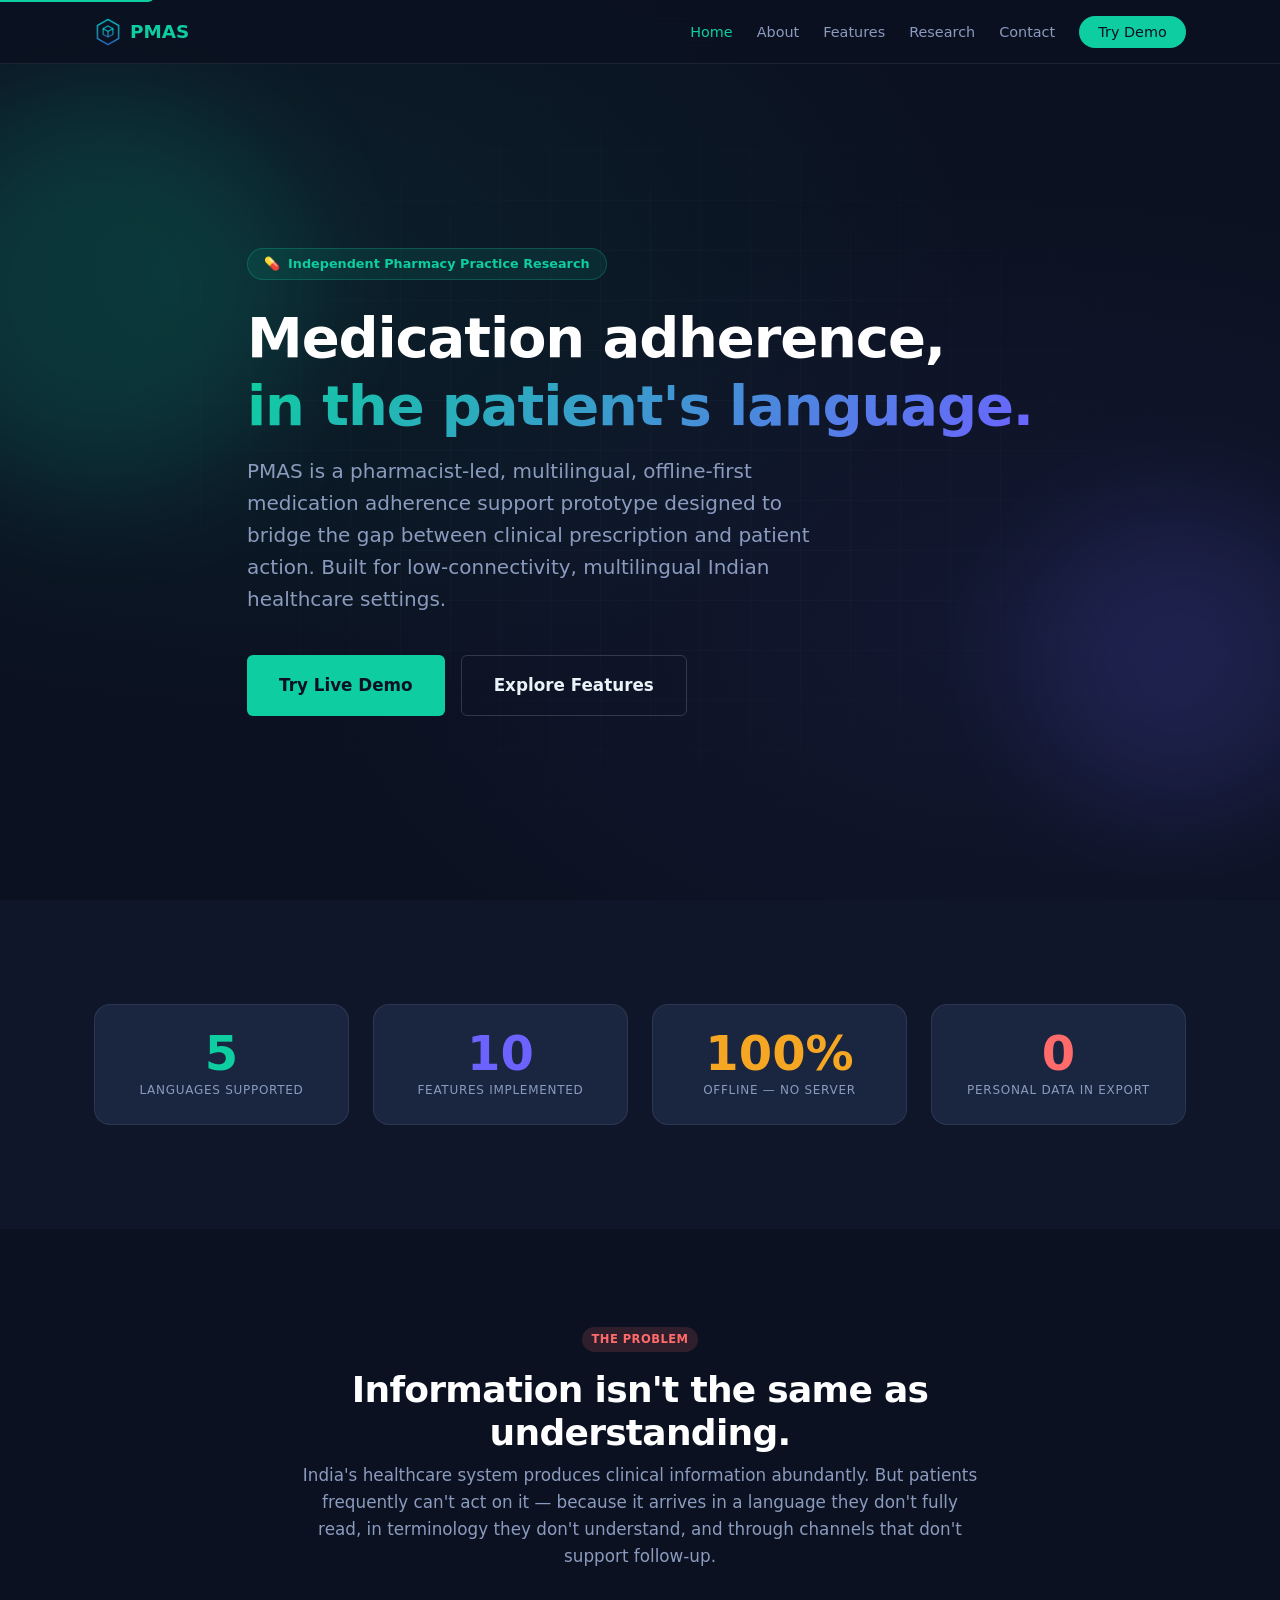
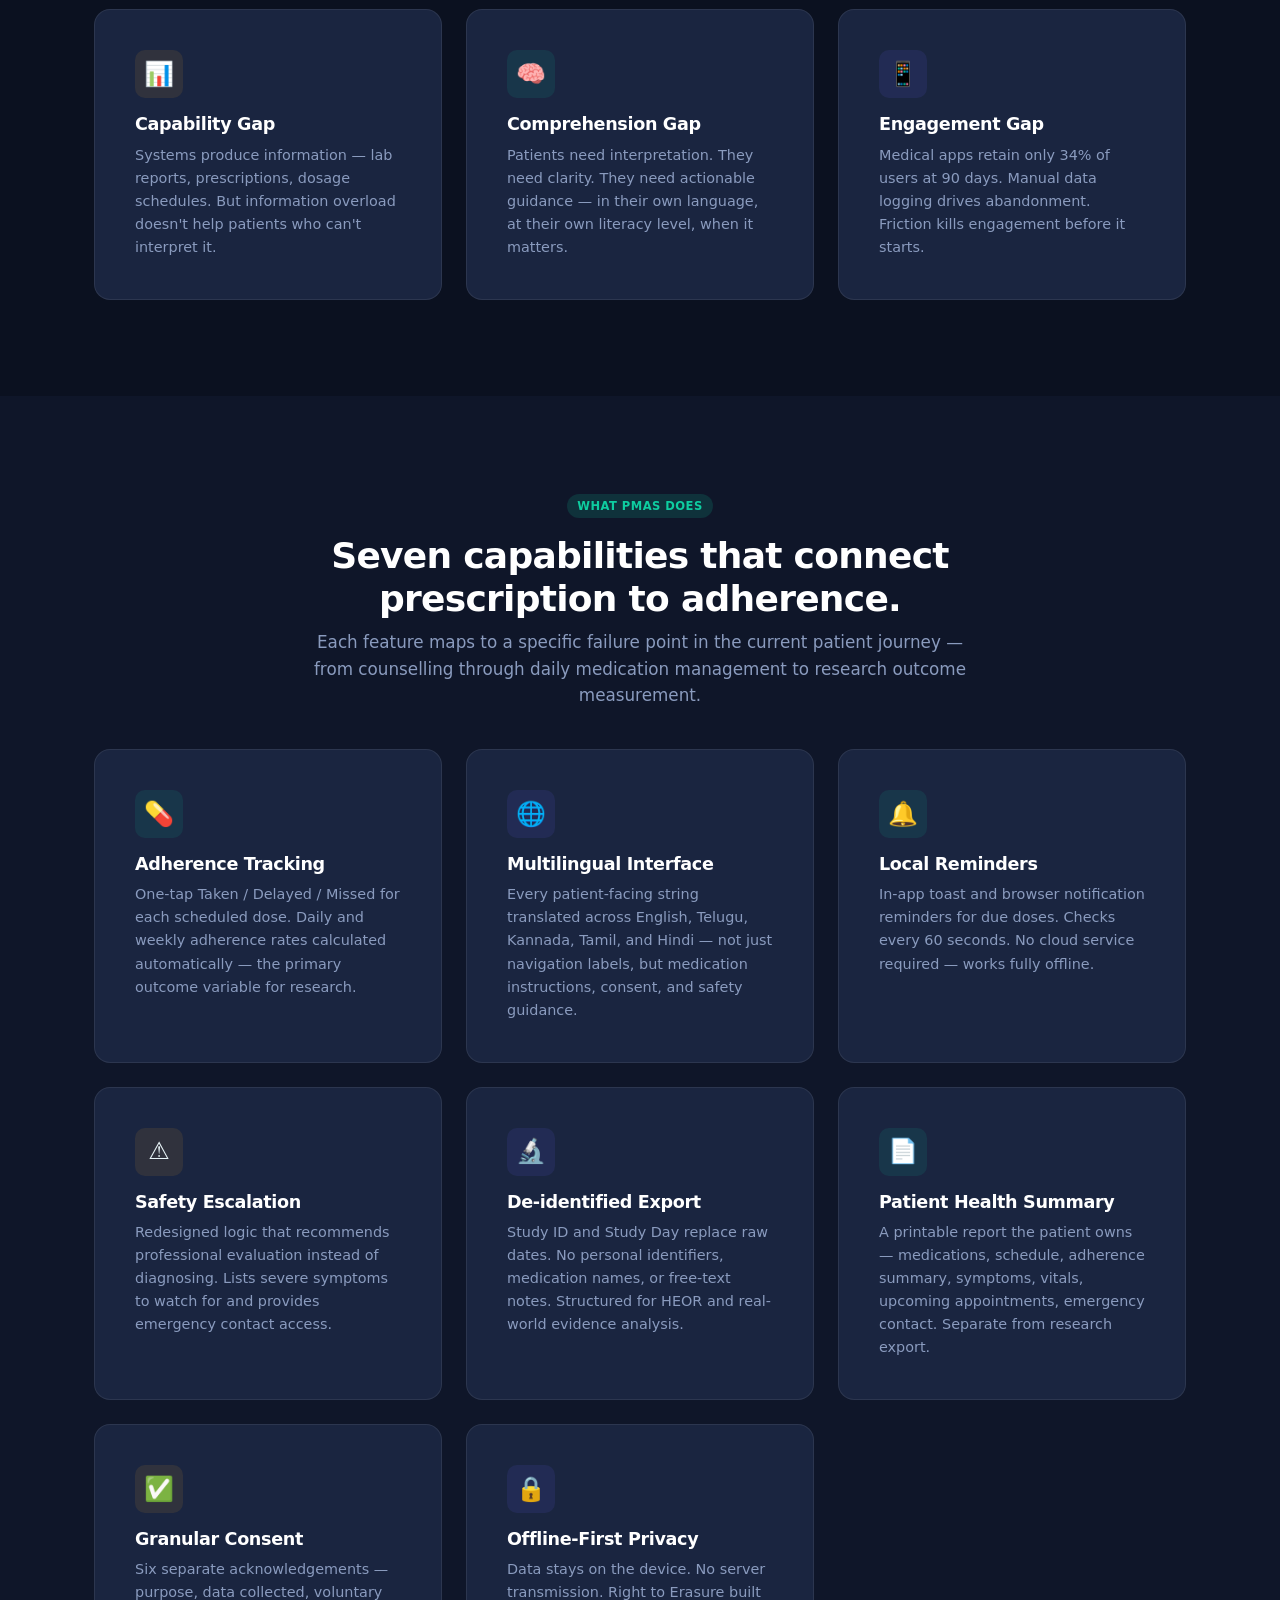
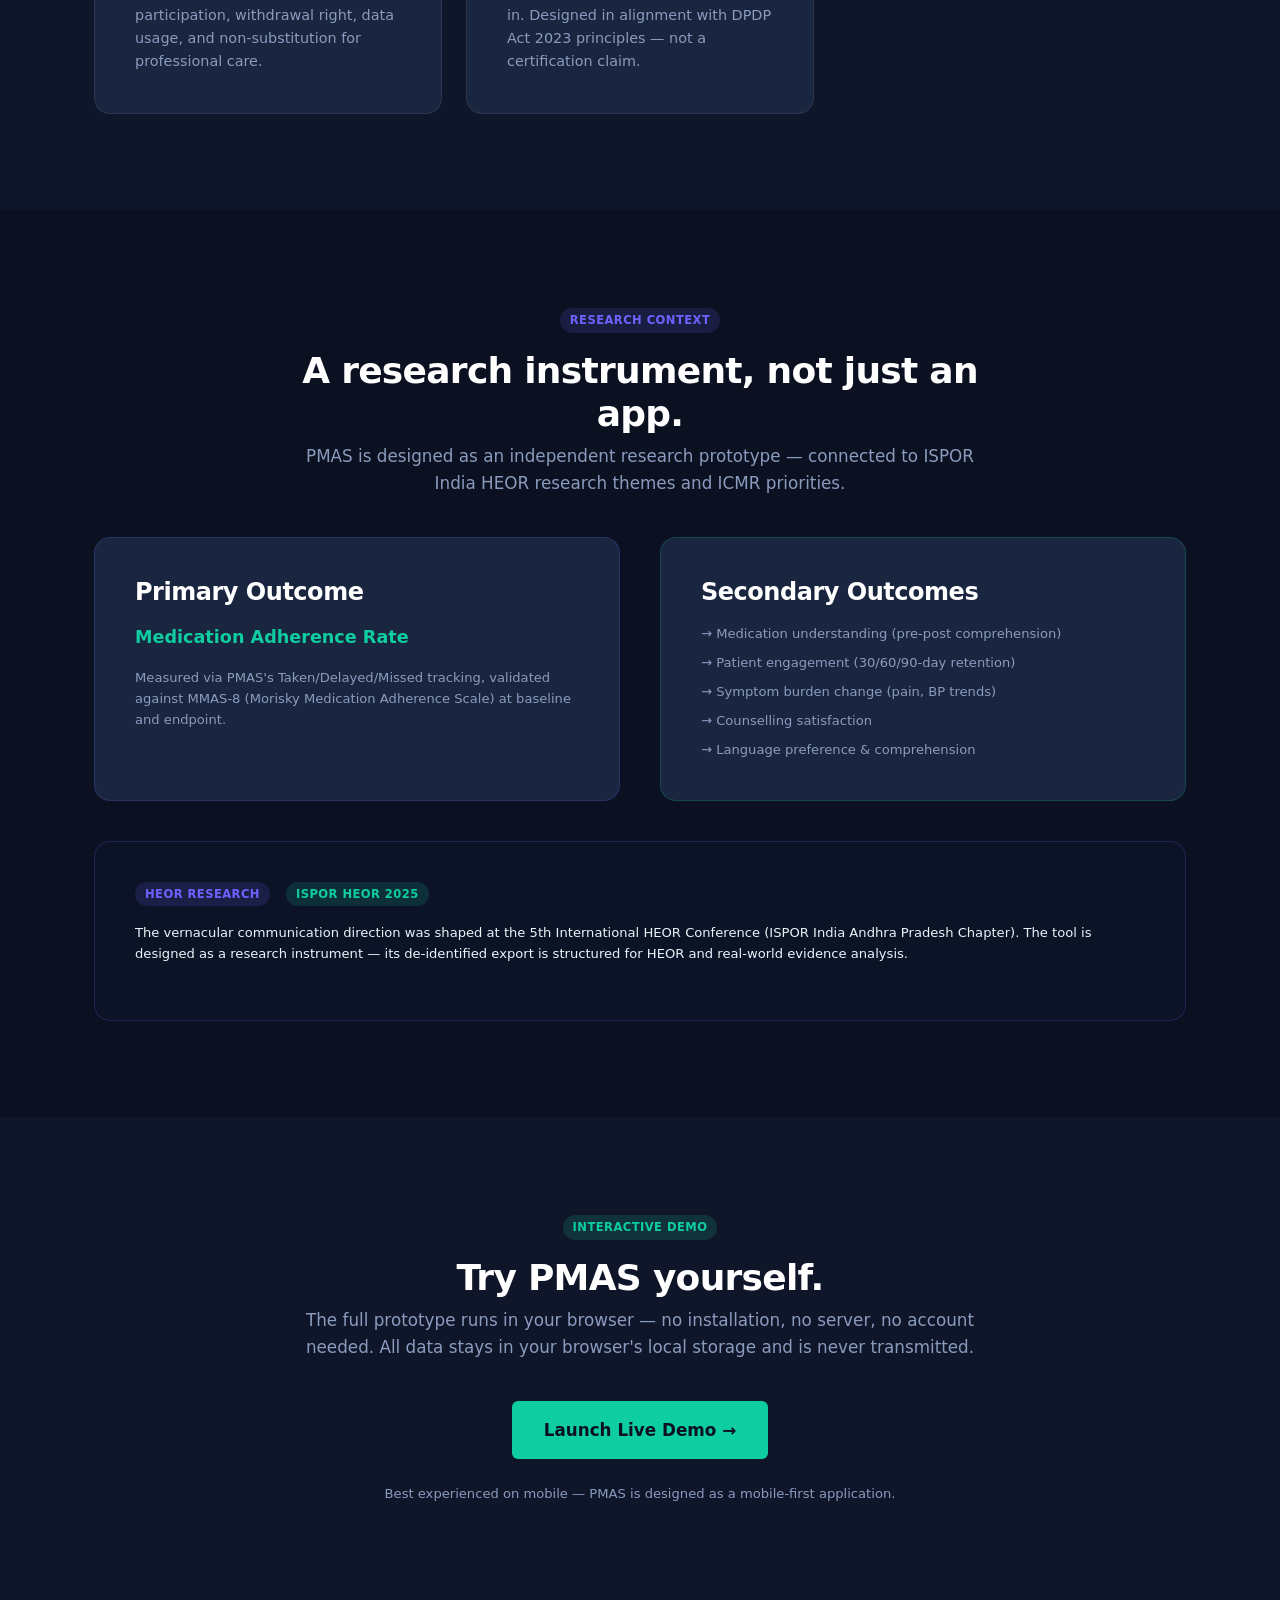
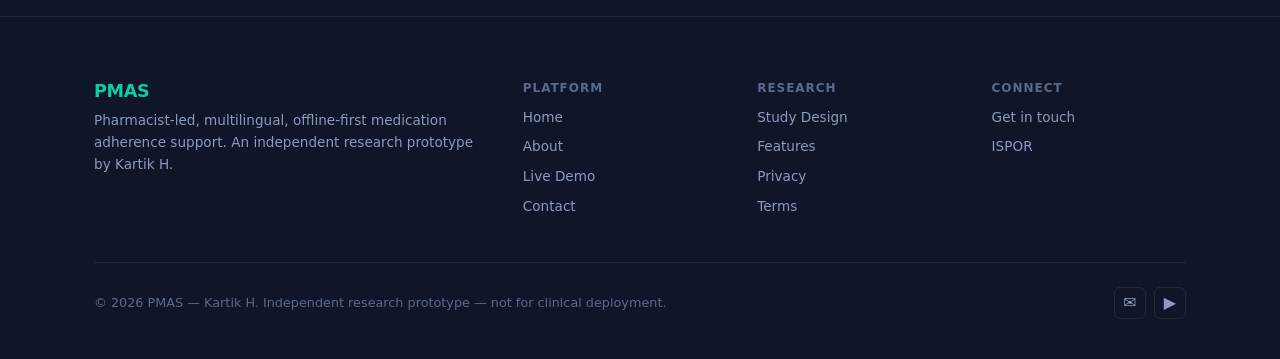
==== commit 1e5816b4: "refactor(site): independent project framing across platform pages" ====
--- a/patient-app/index.html
+++ b/patient-app/index.html
@@ -3,10 +3,10 @@
 <head>
 <meta charset="UTF-8">
 <meta name="viewport" content="width=device-width, initial-scale=1.0">
-<meta name="description" content="PMAS — Pharmacist-led, multilingual, offline-first medication adherence support. A research prototype by RIPER M.Pharm Pharmacy Practice.">
-<meta name="author" content="Kartik H. — RIPER M.Pharm Pharmacy Practice">
+<meta name="description" content="PMAS — Pharmacist-led, multilingual, offline-first medication adherence support. An independent research prototype by Kartik H.">
+<meta name="author" content="Kartik H. — Pharmacist, Independent Researcher">
 <meta property="og:title" content="PMAS — Medication & Adherence Support">
-<meta property="og:description" content="Pharmacist-led, multilingual, offline-first medication adherence support prototype. RIPER M.Pharm research.">
+<meta property="og:description" content="Pharmacist-led, multilingual, offline-first medication adherence support prototype. Independent research.">
 <meta property="og:type" content="website">
 <link rel="icon" href="assets/images/favicon/favicon.png" type="image/svg+xml">
 <title>PMAS — Medication & Adherence Support</title>
@@ -21,7 +21,7 @@
 
     <!-- Open Graph (Facebook, LinkedIn, WhatsApp) -->
     <meta property="og:title" content="PMAS — Medication & Adherence Support">
-    <meta property="og:description" content="PMAS — Pharmacist-led, multilingual, offline-first medication adherence support. A research prototype by RIPER M.Pharm Pharmacy Practice.">
+    <meta property="og:description" content="PMAS — Pharmacist-led, multilingual, offline-first medication adherence support. An independent research prototype by Kartik H.">
     <meta property="og:type" content="website">
     <meta property="og:url" content="/index.html">
     <meta property="og:image" content="/assets/images/og/og-image.png">
@@ -37,7 +37,7 @@
     <!-- Twitter Card -->
     <meta name="twitter:card" content="summary_large_image">
     <meta name="twitter:title" content="PMAS — Medication & Adherence Support">
-    <meta name="twitter:description" content="PMAS — Pharmacist-led, multilingual, offline-first medication adherence support. A research prototype by RIPER M.Pharm Pharmacy Practice.">
+    <meta name="twitter:description" content="PMAS — Pharmacist-led, multilingual, offline-first medication adherence support. An independent research prototype by Kartik H.">
     <meta name="twitter:image" content="/assets/images/og/og-image.png">
     <meta name="twitter:creator" content="@kartik_pmas">
 
@@ -75,17 +75,8 @@
       "description": "Pharmacist-led, multilingual, offline-first medication adherence support prototype.",
       "founder": {
         "@type": "Person",
-        "name": "Kartik H."
-      },
-      "parentOrganization": {
-        "@type": "EducationalOrganization",
-        "name": "Raghavendra Institute of Pharmaceutical Education and Research (RIPER)",
-        "address": {
-          "@type": "PostalAddress",
-          "addressLocality": "Anantapur",
-          "addressRegion": "Andhra Pradesh",
-          "addressCountry": "IN"
-        }
+        "name": "Kartik H.",
+        "jobTitle": "Pharmacist, Independent Researcher"
       }
     }
     </script>
@@ -97,12 +88,12 @@
       "studyDesign": "Quasi-experimental pre-post pilot study",
       "studyLocation": {
         "@type": "Place",
-        "name": "RIPER, Anantapur, Andhra Pradesh, India"
+        "name": "Andhra Pradesh, India"
       },
       "investigator": {
         "@type": "Person",
         "name": "Kartik H.",
-        "jobTitle": "M.Pharm Pharmacy Practice Student"
+        "jobTitle": "Pharmacist, Independent Researcher"
       },
       "studySubject": {
         "@type": "MedicalCondition",
@@ -115,7 +106,7 @@
       "@context": "https://schema.org",
       "@type": "MedicalWebPage",
       "name": "PMAS — Medication & Adherence Support",
-      "description": "PMAS — Pharmacist-led, multilingual, offline-first medication adherence support. A research prototype by RIPER M.Pharm Pharmacy Practice.",
+      "description": "PMAS — Pharmacist-led, multilingual, offline-first medication adherence support. An independent research prototype by Kartik H.",
       "url": "/index.html",
       "isPartOf": {
         "@type": "WebSite",
@@ -167,7 +158,7 @@
     <div class="hero-content">
       <div class="hero-badge fade-up">
         <span>💊</span>
-        RIPER M.Pharm Pharmacy Practice Research
+        Independent Pharmacy Practice Research
       </div>
       <h1 class="fade-up fade-up-delay-1">
         Medication adherence,<br>
@@ -298,7 +289,7 @@
       <div class="section-header reveal">
         <span class="badge badge-indigo">Research Context</span>
         <h2 class="mt-2">A research instrument, not just an app.</h2>
-        <p>PMAS is designed as a research prototype for M.Pharm Pharmacy Practice dissertation work at RIPER, Anantapur — connected to ISPOR India HEOR research and ICMR priorities.</p>
+        <p>PMAS is designed as an independent research prototype — connected to ISPOR India HEOR research themes and ICMR priorities.</p>
       </div>
 
       <div class="grid" style="grid-template-columns: 1fr 1fr; gap: var(--space-xl); margin-top: var(--space-xl);">
@@ -321,10 +312,10 @@
 
       <div class="card reveal reveal-delay-2 mt-4" style="border-color: rgba(108,99,255,0.2); background: rgba(108,99,255,0.03);">
         <div class="flex items-center gap-2 mb-2">
-          <span class="badge badge-indigo">ICMR-NIRT</span>
+          <span class="badge badge-indigo">HEOR Research</span>
           <span class="badge badge-teal">ISPOR HEOR 2025</span>
         </div>
-        <p class="text-sm">The vernacular communication direction was shaped through discussion with <strong>Dr. Muniyandi Malaisamy</strong> (Scientist E, ICMR-NIRT) at the 5th International HEOR Conference, ISPOR India Andhra Pradesh Chapter. The tool is designed as a research instrument — its de-identified export is structured for HEOR and real-world evidence analysis.</p>
+        <p class="text-sm">The vernacular communication direction was shaped at the 5th International HEOR Conference (ISPOR India Andhra Pradesh Chapter). The tool is designed as a research instrument — its de-identified export is structured for HEOR and real-world evidence analysis.</p>
       </div>
     </div>
   </section>
@@ -352,7 +343,7 @@
     <div class="footer-grid">
       <div class="footer-brand">
         <h4>PMAS</h4>
-        <p>Pharmacist-led, multilingual, offline-first medication adherence support. A research prototype developed under RIPER M.Pharm Pharmacy Practice.</p>
+        <p>Pharmacist-led, multilingual, offline-first medication adherence support. An independent research prototype by Kartik H.</p>
       </div>
       <div class="footer-col">
         <h5>Platform</h5>
@@ -381,7 +372,7 @@
       </div>
     </div>
     <div class="footer-bottom">
-      <p>© <span id="current-year">2025</span> PMAS — Kartik H., RIPER M.Pharm Pharmacy Practice. Research prototype — not for clinical deployment.</p>
+      <p>© <span id="current-year">2025</span> PMAS — Kartik H. Independent research prototype — not for clinical deployment.</p>
       <div class="footer-social">
         <a href="contact.html" aria-label="Contact">✉</a>
         <a href="demo/index.html" target="_blank" rel="noopener" aria-label="Demo">▶</a>
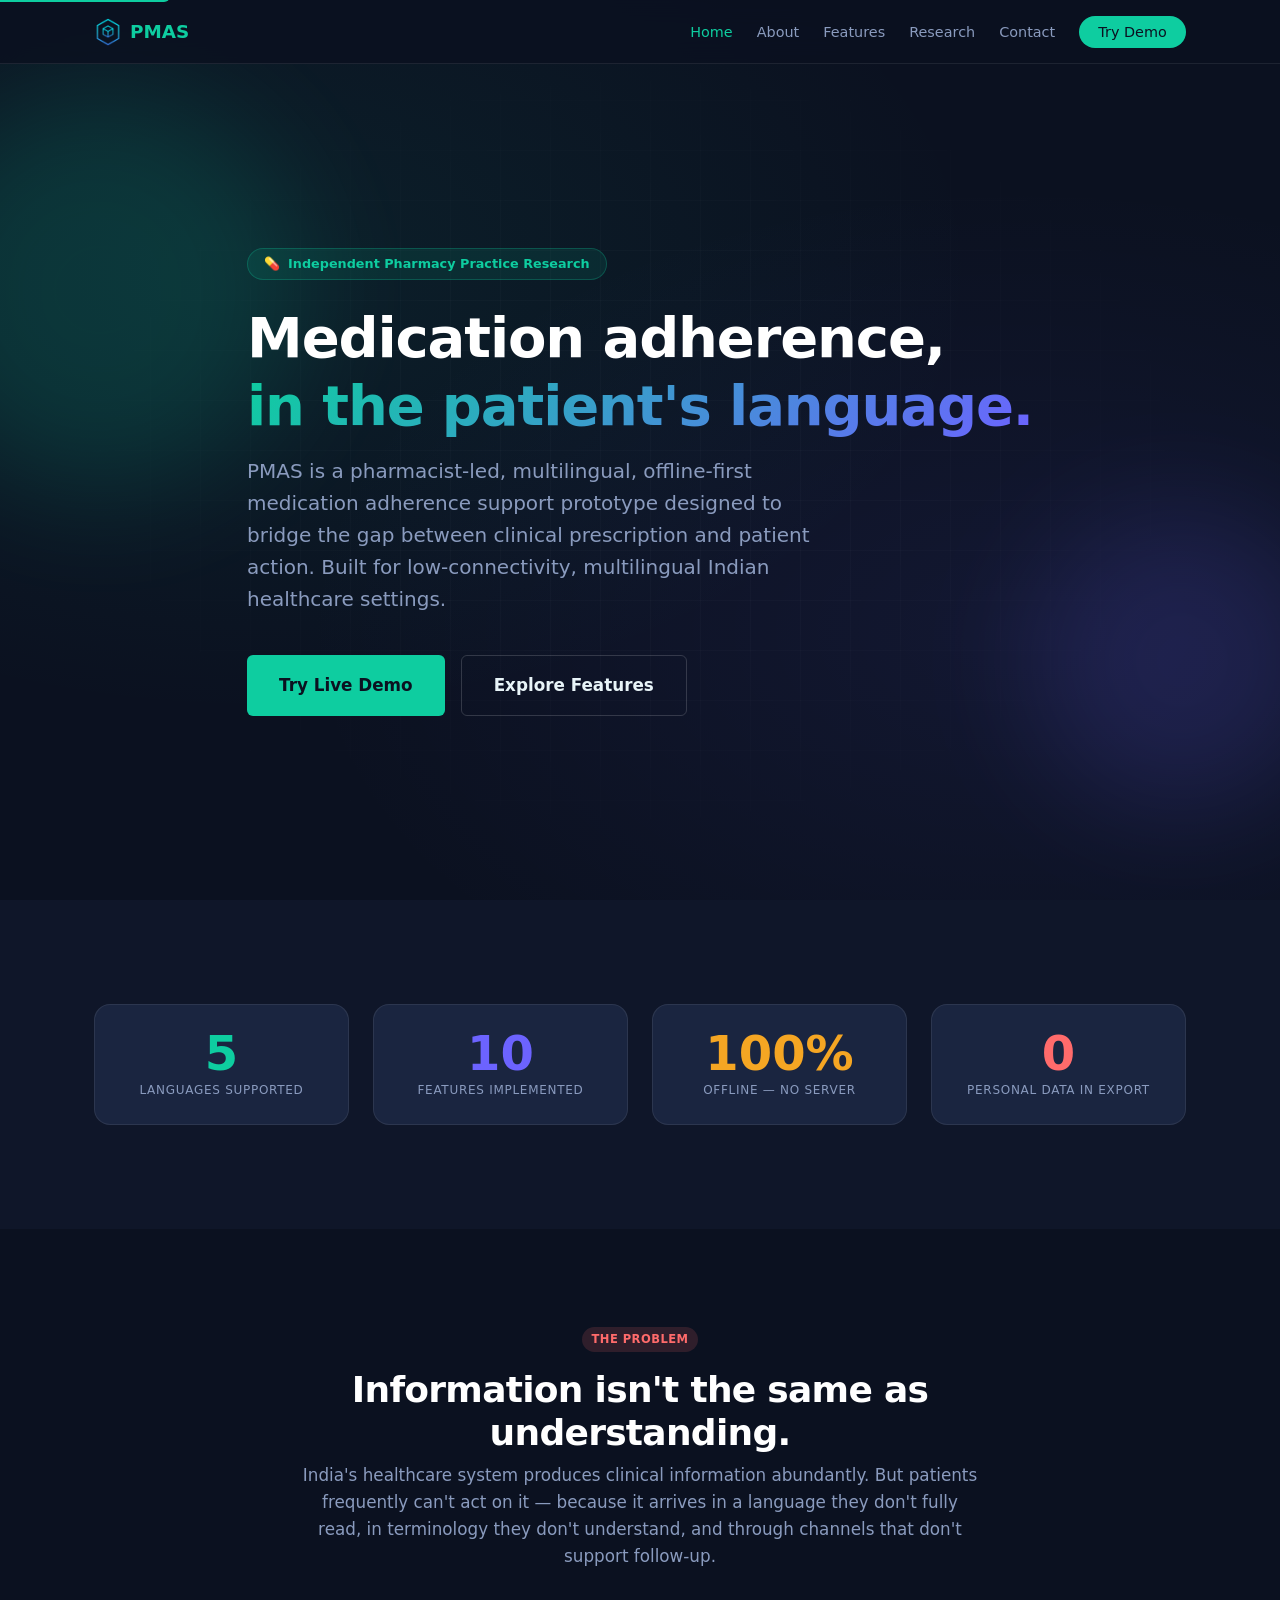
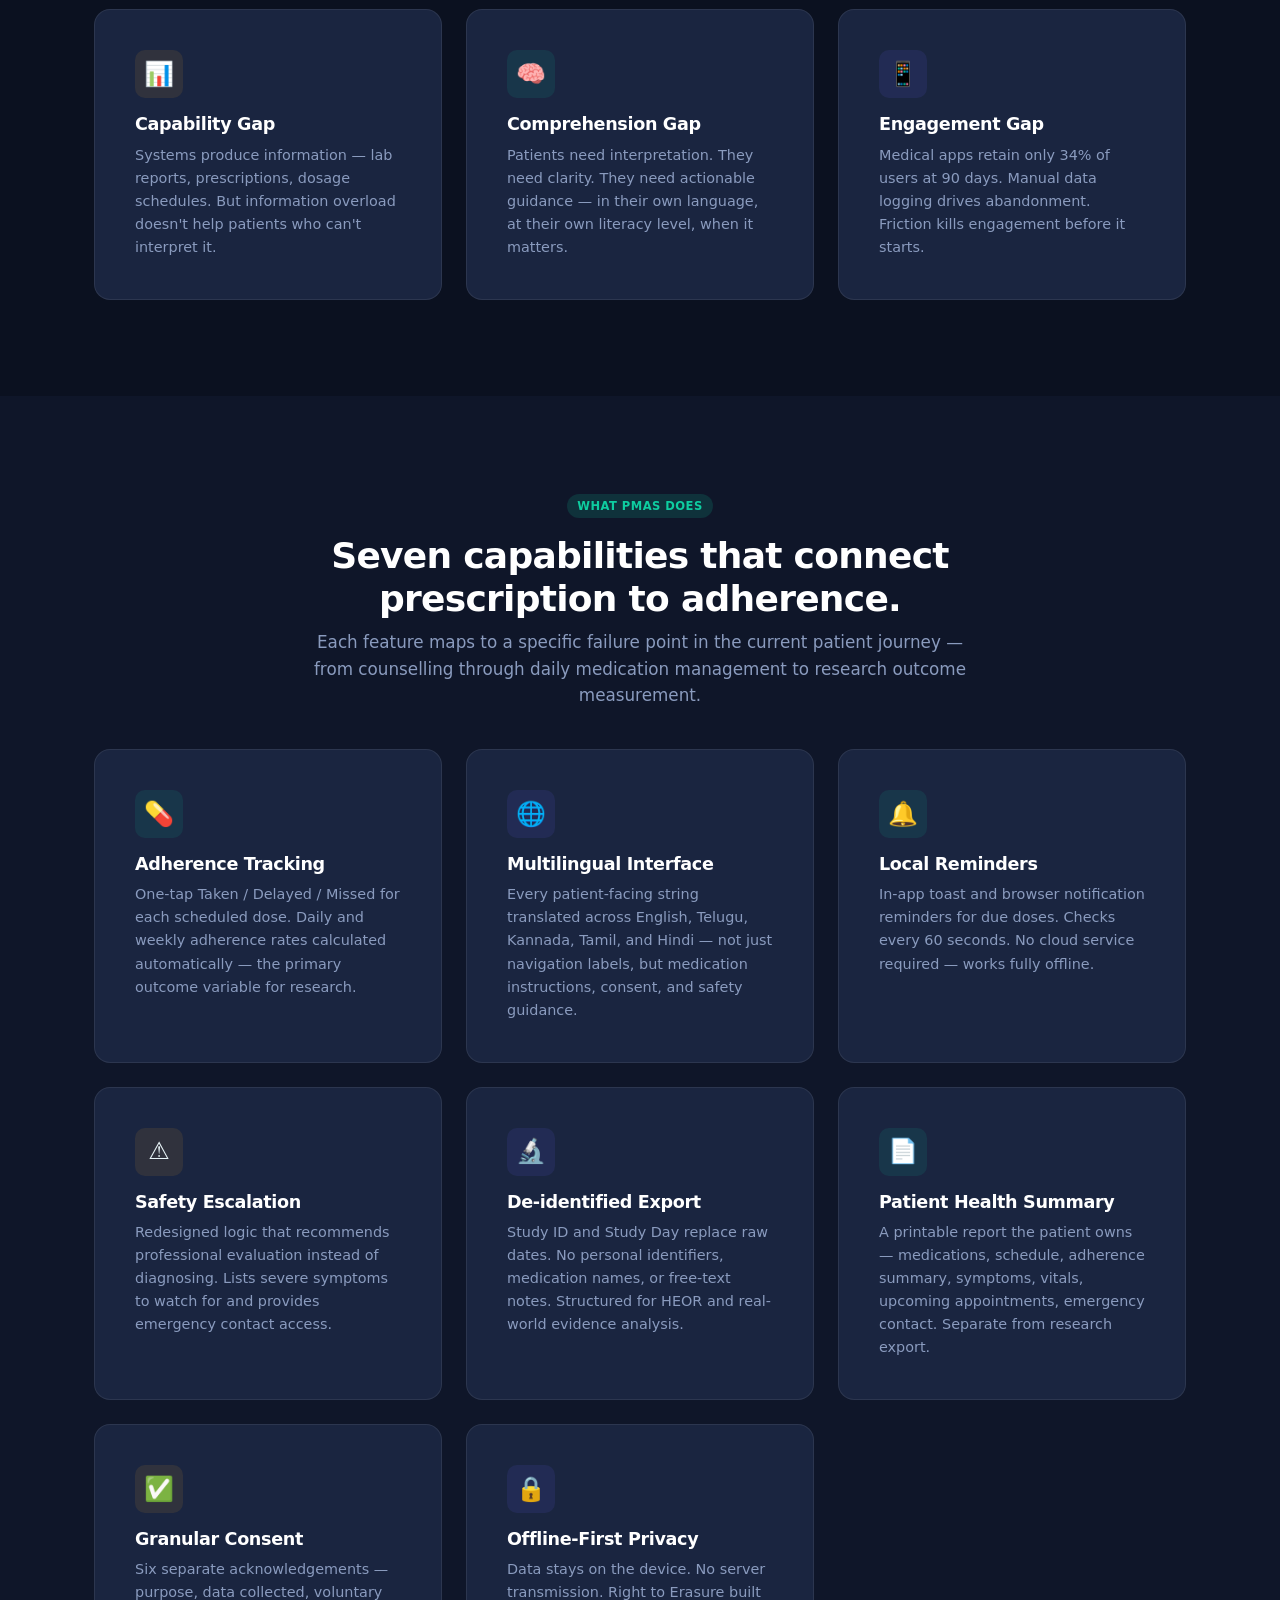
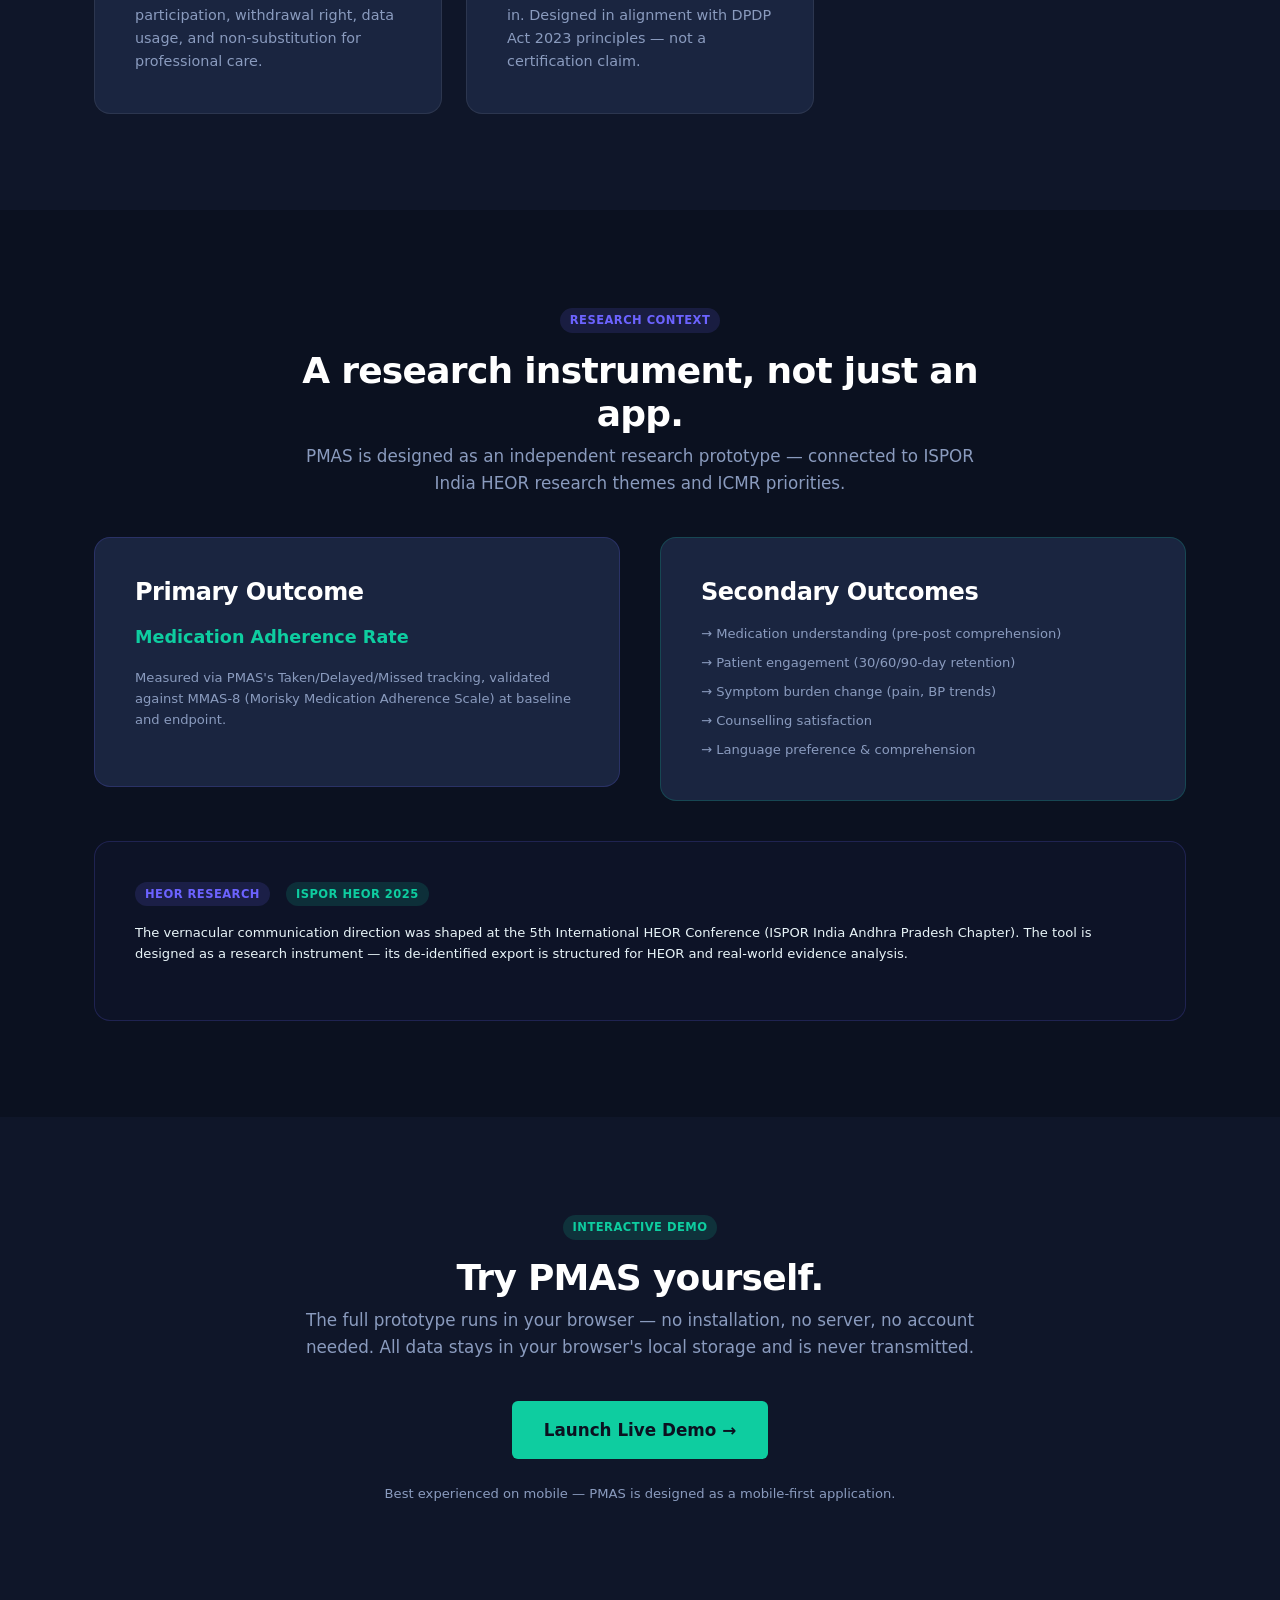
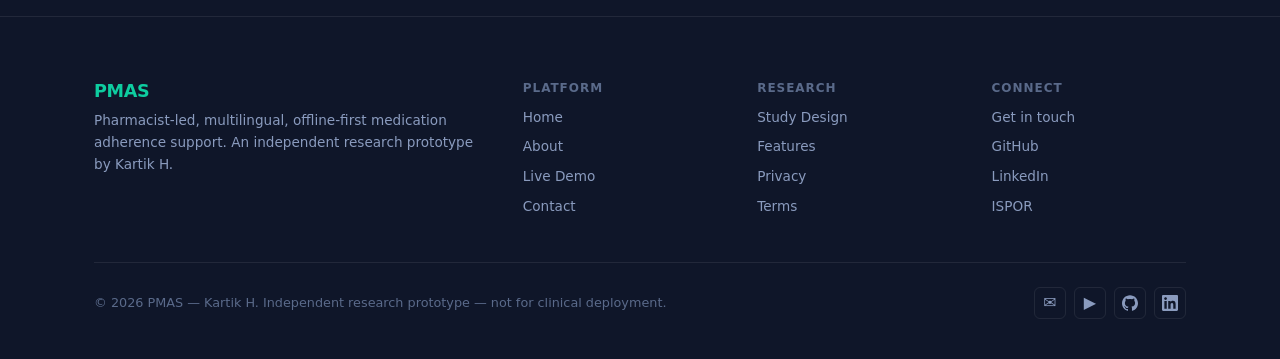
==== commit 7a91d0e2: "fix(site): mobile layout & navigation polish - Hide unstyled 'Skip to content' link (was rendering a" ====
--- a/patient-app/index.html
+++ b/patient-app/index.html
@@ -17,14 +17,14 @@
 
     <!-- ═══ AI-ERA META LAYER ═════════════════════════════════════ -->
     <!-- Canonical URL -->
-    <link rel="canonical" href="/index.html">
+    <link rel="canonical" href="https://kartik-h6.github.io/PMAS/index.html">
 
     <!-- Open Graph (Facebook, LinkedIn, WhatsApp) -->
     <meta property="og:title" content="PMAS — Medication & Adherence Support">
     <meta property="og:description" content="PMAS — Pharmacist-led, multilingual, offline-first medication adherence support. An independent research prototype by Kartik H.">
     <meta property="og:type" content="website">
-    <meta property="og:url" content="/index.html">
-    <meta property="og:image" content="/assets/images/og/og-image.png">
+    <meta property="og:url" content="https://kartik-h6.github.io/PMAS/index.html">
+    <meta property="og:image" content="https://kartik-h6.github.io/PMAS/assets/images/og/og-image.png">
     <meta property="og:image:width" content="1200">
     <meta property="og:image:height" content="630">
     <meta property="og:site_name" content="PMAS">
@@ -38,7 +38,7 @@
     <meta name="twitter:card" content="summary_large_image">
     <meta name="twitter:title" content="PMAS — Medication & Adherence Support">
     <meta name="twitter:description" content="PMAS — Pharmacist-led, multilingual, offline-first medication adherence support. An independent research prototype by Kartik H.">
-    <meta name="twitter:image" content="/assets/images/og/og-image.png">
+    <meta name="twitter:image" content="https://kartik-h6.github.io/PMAS/assets/images/og/og-image.png">
     <meta name="twitter:creator" content="@kartik_pmas">
 
     <!-- Theme color -->
@@ -46,12 +46,12 @@
     <meta name="color-scheme" content="dark light">
 
     <!-- PWA Manifest -->
-    <link rel="manifest" href="/manifest.json">
+    <link rel="manifest" href="manifest.json">
 
     <!-- Resource preloads (performance) -->
-    <link rel="preload" href="/assets/css/style.css" as="style">
-    <link rel="preload" href="/assets/css/components.css" as="style">
-    <link rel="preload" href="/assets/js/main.js" as="script">
+    <link rel="preload" href="assets/css/style.css" as="style">
+    <link rel="preload" href="assets/css/components.css" as="style">
+    <link rel="preload" href="assets/js/main.js" as="script">
 
     <!-- Preconnect (no external domains used — self-contained) -->
 
@@ -59,7 +59,7 @@
     <script>
       if ('serviceWorker' in navigator) {
         window.addEventListener('load', () => {
-          navigator.serviceWorker.register('/sw.js')
+          navigator.serviceWorker.register('sw.js')
             .then(reg => console.log('PMAS SW registered:', reg.scope))
             .catch(err => console.warn('PMAS SW registration failed:', err));
         });
@@ -107,11 +107,11 @@
       "@type": "MedicalWebPage",
       "name": "PMAS — Medication & Adherence Support",
       "description": "PMAS — Pharmacist-led, multilingual, offline-first medication adherence support. An independent research prototype by Kartik H.",
-      "url": "/index.html",
+      "url": "https://kartik-h6.github.io/PMAS/index.html",
       "isPartOf": {
         "@type": "WebSite",
         "name": "PMAS",
-        "url": "/"
+        "url": "https://kartik-h6.github.io/PMAS/"
       },
       "about": {
         "@type": "MedicalCondition",
@@ -126,7 +126,7 @@
 <!-- ═══ HEADER ══════════════════════════════════════════════════ -->
 <header class="site-header" id="site-header">
   <nav class="nav">
-    <a href="index.html" class="nav-brand">
+    <a href="./" class="nav-brand">
       <img src="assets/images/favicon/favicon.png" alt="PMAS" style="width:28px;height:28px;border-radius:6px;">
       PMAS
       
@@ -135,10 +135,10 @@
       <span></span><span></span><span></span>
     </button>
     <ul class="nav-links">
-      <li><a href="index.html" class="active">Home</a></li>
+      <li><a href="./" class="active">Home</a></li>
       <li><a href="about.html">About</a></li>
-      <li><a href="index.html#features">Features</a></li>
-      <li><a href="index.html#research">Research</a></li>
+      <li><a href="#features">Features</a></li>
+      <li><a href="#research">Research</a></li>
       <li><a href="contact.html">Contact</a></li>
       <li><a href="demo/index.html" target="_blank" rel="noopener" class="nav-cta">Try Demo</a></li>
     </ul>
@@ -292,7 +292,7 @@
         <p>PMAS is designed as an independent research prototype — connected to ISPOR India HEOR research themes and ICMR priorities.</p>
       </div>
 
-      <div class="grid" style="grid-template-columns: 1fr 1fr; gap: var(--space-xl); margin-top: var(--space-xl);">
+      <div class="grid split-grid" style="margin-top: var(--space-xl);">
         <div class="card card-indigo reveal">
           <h3>Primary Outcome</h3>
           <p class="text-teal font-bold text-lg mt-2">Medication Adherence Rate</p>
@@ -348,7 +348,7 @@
       <div class="footer-col">
         <h5>Platform</h5>
         <ul>
-          <li><a href="index.html">Home</a></li>
+          <li><a href="./">Home</a></li>
           <li><a href="about.html">About</a></li>
           <li><a href="demo/index.html" target="_blank" rel="noopener">Live Demo</a></li>
           <li><a href="contact.html">Contact</a></li>
@@ -357,26 +357,20 @@
       <div class="footer-col">
         <h5>Research</h5>
         <ul>
-          <li><a href="index.html#research">Study Design</a></li>
-          <li><a href="index.html#features">Features</a></li>
+          <li><a href="#research">Study Design</a></li>
+          <li><a href="#features">Features</a></li>
           <li><a href="privacy.html">Privacy</a></li>
           <li><a href="terms.html">Terms</a></li>
         </ul>
       </div>
       <div class="footer-col">
         <h5>Connect</h5>
-        <ul>
-          <li><a href="contact.html">Get in touch</a></li>
-          <li><a href="https://ispor.org" target="_blank" rel="noopener">ISPOR</a></li>
-        </ul>
+        <ul><li><a href="contact.html">Get in touch</a></li><li><a href="https://github.com/kartik-h6/PMAS" target="_blank" rel="noopener">GitHub</a></li><li><a href="https://www.linkedin.com/in/kartik-h6/" target="_blank" rel="noopener">LinkedIn</a></li><li><a href="https://ispor.org" target="_blank" rel="noopener">ISPOR</a></li></ul>
       </div>
     </div>
     <div class="footer-bottom">
       <p>© <span id="current-year">2025</span> PMAS — Kartik H. Independent research prototype — not for clinical deployment.</p>
-      <div class="footer-social">
-        <a href="contact.html" aria-label="Contact">✉</a>
-        <a href="demo/index.html" target="_blank" rel="noopener" aria-label="Demo">▶</a>
-      </div>
+      <div class="footer-social"><a href="contact.html" aria-label="Contact">✉</a><a href="demo/index.html" target="_blank" rel="noopener" aria-label="Demo">▶</a><a href="https://github.com/kartik-h6/PMAS" target="_blank" rel="noopener" aria-label="GitHub — PMAS source code"><svg viewBox="0 0 24 24" aria-hidden="true" xmlns="http://www.w3.org/2000/svg"><path d="M12 .297c-6.63 0-12 5.373-12 12 0 5.303 3.438 9.8 8.205 11.385.6.113.82-.258.82-.577 0-.285-.01-1.04-.015-2.04-3.338.724-4.042-1.61-4.042-1.61C4.422 18.07 3.633 17.7 3.633 17.7c-1.087-.744.084-.729.084-.729 1.205.084 1.838 1.236 1.838 1.236 1.07 1.835 2.809 1.305 3.495.998.108-.776.417-1.305.76-1.605-2.665-.3-5.466-1.332-5.466-5.93 0-1.31.465-2.38 1.235-3.22-.135-.303-.54-1.523.105-3.176 0 0 1.005-.322 3.3 1.23.96-.267 1.98-.399 3-.405 1.02.006 2.04.138 3 .405 2.28-1.552 3.285-1.23 3.285-1.23.645 1.653.24 2.873.12 3.176.765.84 1.23 1.91 1.23 3.22 0 4.61-2.805 5.625-5.475 5.92.42.36.81 1.096.81 2.22 0 1.606-.015 2.896-.015 3.286 0 .315.21.69.825.57C20.565 22.092 24 17.592 24 12.297c0-6.627-5.373-12-12-12"/></svg></a><a href="https://www.linkedin.com/in/kartik-h6/" target="_blank" rel="noopener" aria-label="Kartik H on LinkedIn"><svg viewBox="0 0 24 24" aria-hidden="true" xmlns="http://www.w3.org/2000/svg"><path d="M20.447 20.452h-3.554v-5.569c0-1.328-.027-3.037-1.852-3.037-1.853 0-2.136 1.445-2.136 2.939v5.667H9.351V9h3.414v1.561h.046c.477-.9 1.637-1.85 3.37-1.85 3.601 0 4.267 2.37 4.267 5.455v6.286zM5.337 7.433c-1.144 0-2.063-.926-2.063-2.065 0-1.138.92-2.063 2.063-2.063 1.14 0 2.064.925 2.064 2.063 0 1.139-.925 2.065-2.064 2.065zm1.782 13.019H3.555V9h3.564v11.452zM22.225 0H1.771C.792 0 0 .774 0 1.729v20.542C0 23.227.792 24 1.771 24h20.451C23.2 24 24 23.227 24 22.271V1.729C24 .774 23.2 0 22.225 0z"/></svg></a></div>
     </div>
   </div>
 </footer>
--- a/patient-app/assets/css/style.css
+++ b/patient-app/assets/css/style.css
@@ -336,3 +336,28 @@
 .page-header .hero-bg { position: absolute; }
 .page-header h1 { margin-bottom: var(--space-sm); }
 .page-header p { color: var(--muted); font-size: 1.1rem; max-width: 600px; margin: 0 auto; }
+
+/* ─── MOBILE POLISH + ACCESSIBILITY (2026-09-26) ──────────────── */
+/* Skip link: hidden off-screen, appears on keyboard focus only */
+.skip-link {
+  position: absolute; top: -48px; left: var(--space-sm);
+  z-index: 2000; background: var(--teal); color: #06251d;
+  padding: 0.5rem 1rem; border-radius: var(--radius);
+  font-weight: 600; text-decoration: none;
+  transition: top 0.2s var(--ease);
+}
+.skip-link:focus { top: var(--space-sm); }
+
+/* Responsive two-column layout (replaces hardcoded inline grids) */
+.split-grid {
+  display: grid; grid-template-columns: 1fr 1fr;
+  gap: var(--space-xl); align-items: start;
+}
+@media (max-width: 900px) { .split-grid { grid-template-columns: 1fr; } }
+
+/* Long-word safety on narrow screens */
+h1, h2, h3, h4, h5, h6, p, li { overflow-wrap: break-word; }
+.nav, .nav-brand, .nav-links { min-width: 0; }
+
+/* Footer social icons: SVG marks */
+.footer-social a svg { width: 16px; height: 16px; fill: currentColor; display: block; }
--- a/patient-app/assets/css/style.css
+++ b/patient-app/assets/css/style.css
@@ -336,3 +336,28 @@
 .page-header .hero-bg { position: absolute; }
 .page-header h1 { margin-bottom: var(--space-sm); }
 .page-header p { color: var(--muted); font-size: 1.1rem; max-width: 600px; margin: 0 auto; }
+
+/* ─── MOBILE POLISH + ACCESSIBILITY (2026-09-26) ──────────────── */
+/* Skip link: hidden off-screen, appears on keyboard focus only */
+.skip-link {
+  position: absolute; top: -48px; left: var(--space-sm);
+  z-index: 2000; background: var(--teal); color: #06251d;
+  padding: 0.5rem 1rem; border-radius: var(--radius);
+  font-weight: 600; text-decoration: none;
+  transition: top 0.2s var(--ease);
+}
+.skip-link:focus { top: var(--space-sm); }
+
+/* Responsive two-column layout (replaces hardcoded inline grids) */
+.split-grid {
+  display: grid; grid-template-columns: 1fr 1fr;
+  gap: var(--space-xl); align-items: start;
+}
+@media (max-width: 900px) { .split-grid { grid-template-columns: 1fr; } }
+
+/* Long-word safety on narrow screens */
+h1, h2, h3, h4, h5, h6, p, li { overflow-wrap: break-word; }
+.nav, .nav-brand, .nav-links { min-width: 0; }
+
+/* Footer social icons: SVG marks */
+.footer-social a svg { width: 16px; height: 16px; fill: currentColor; display: block; }
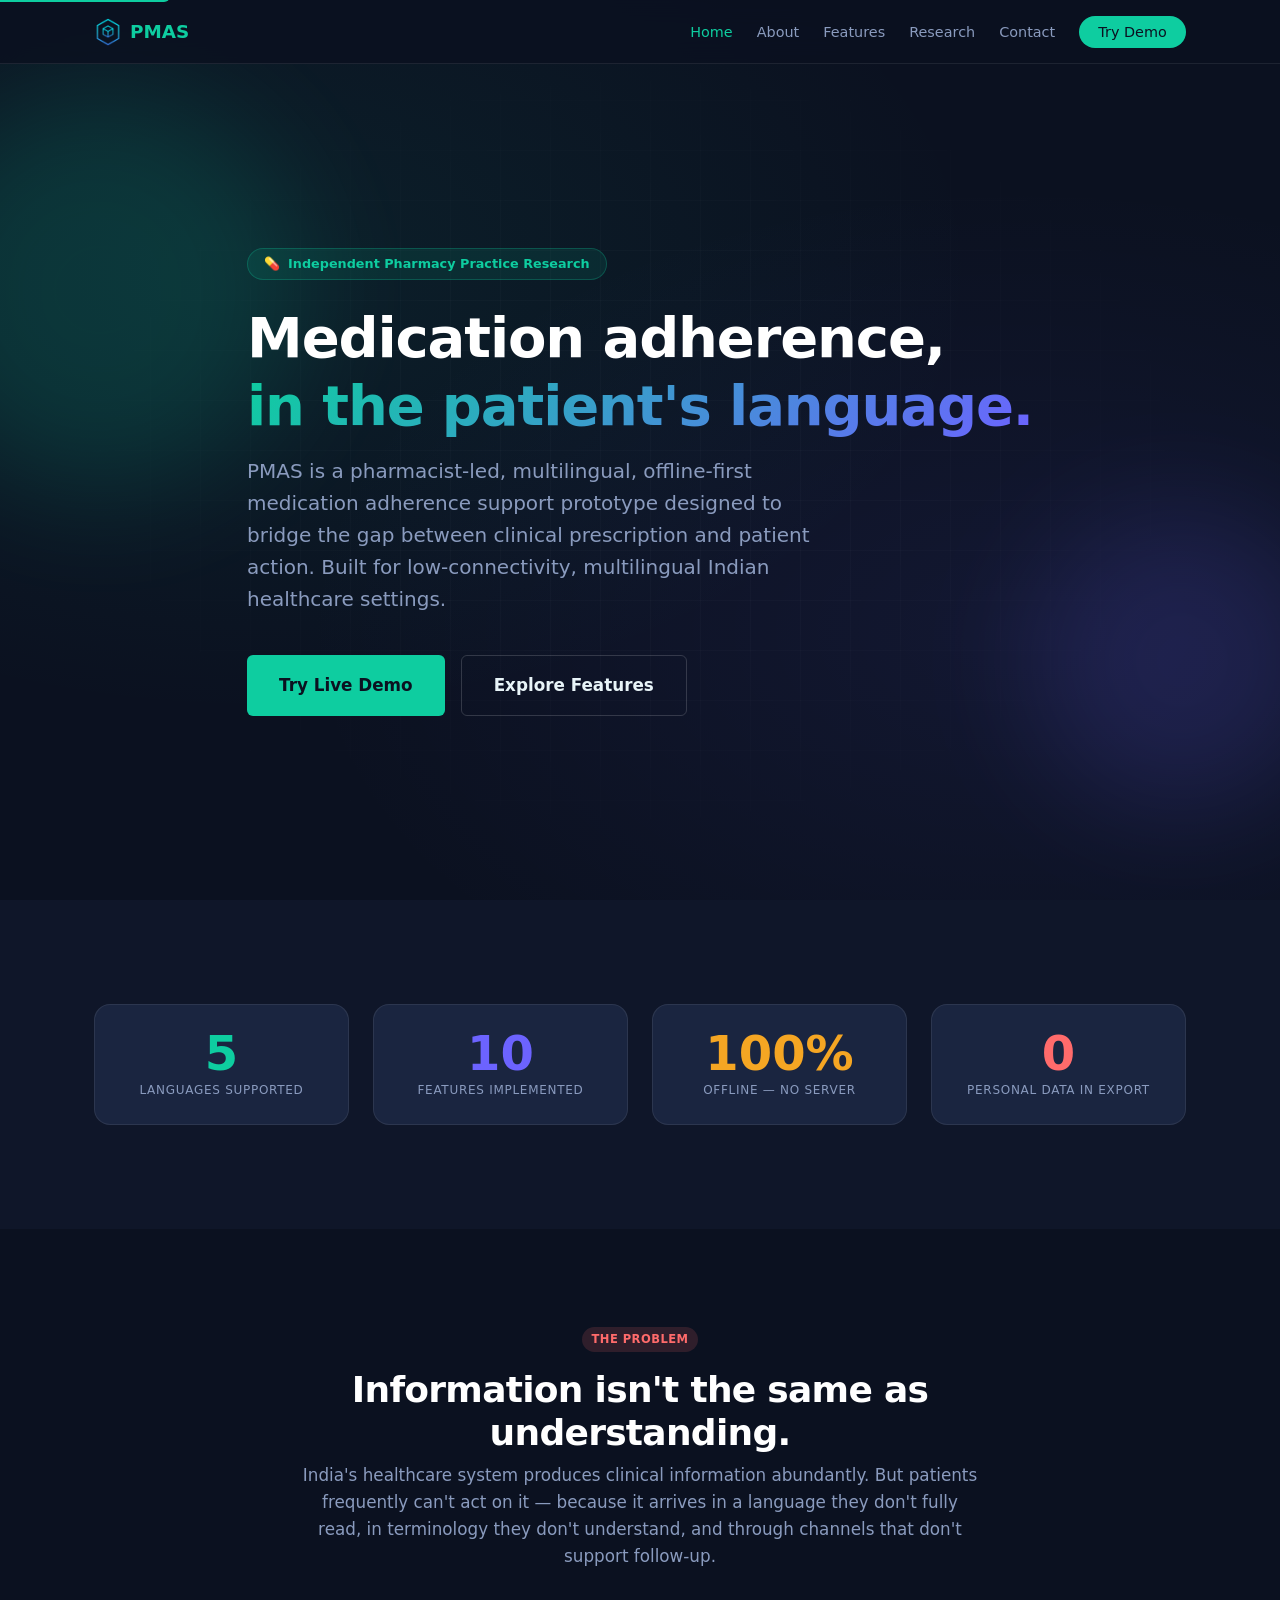
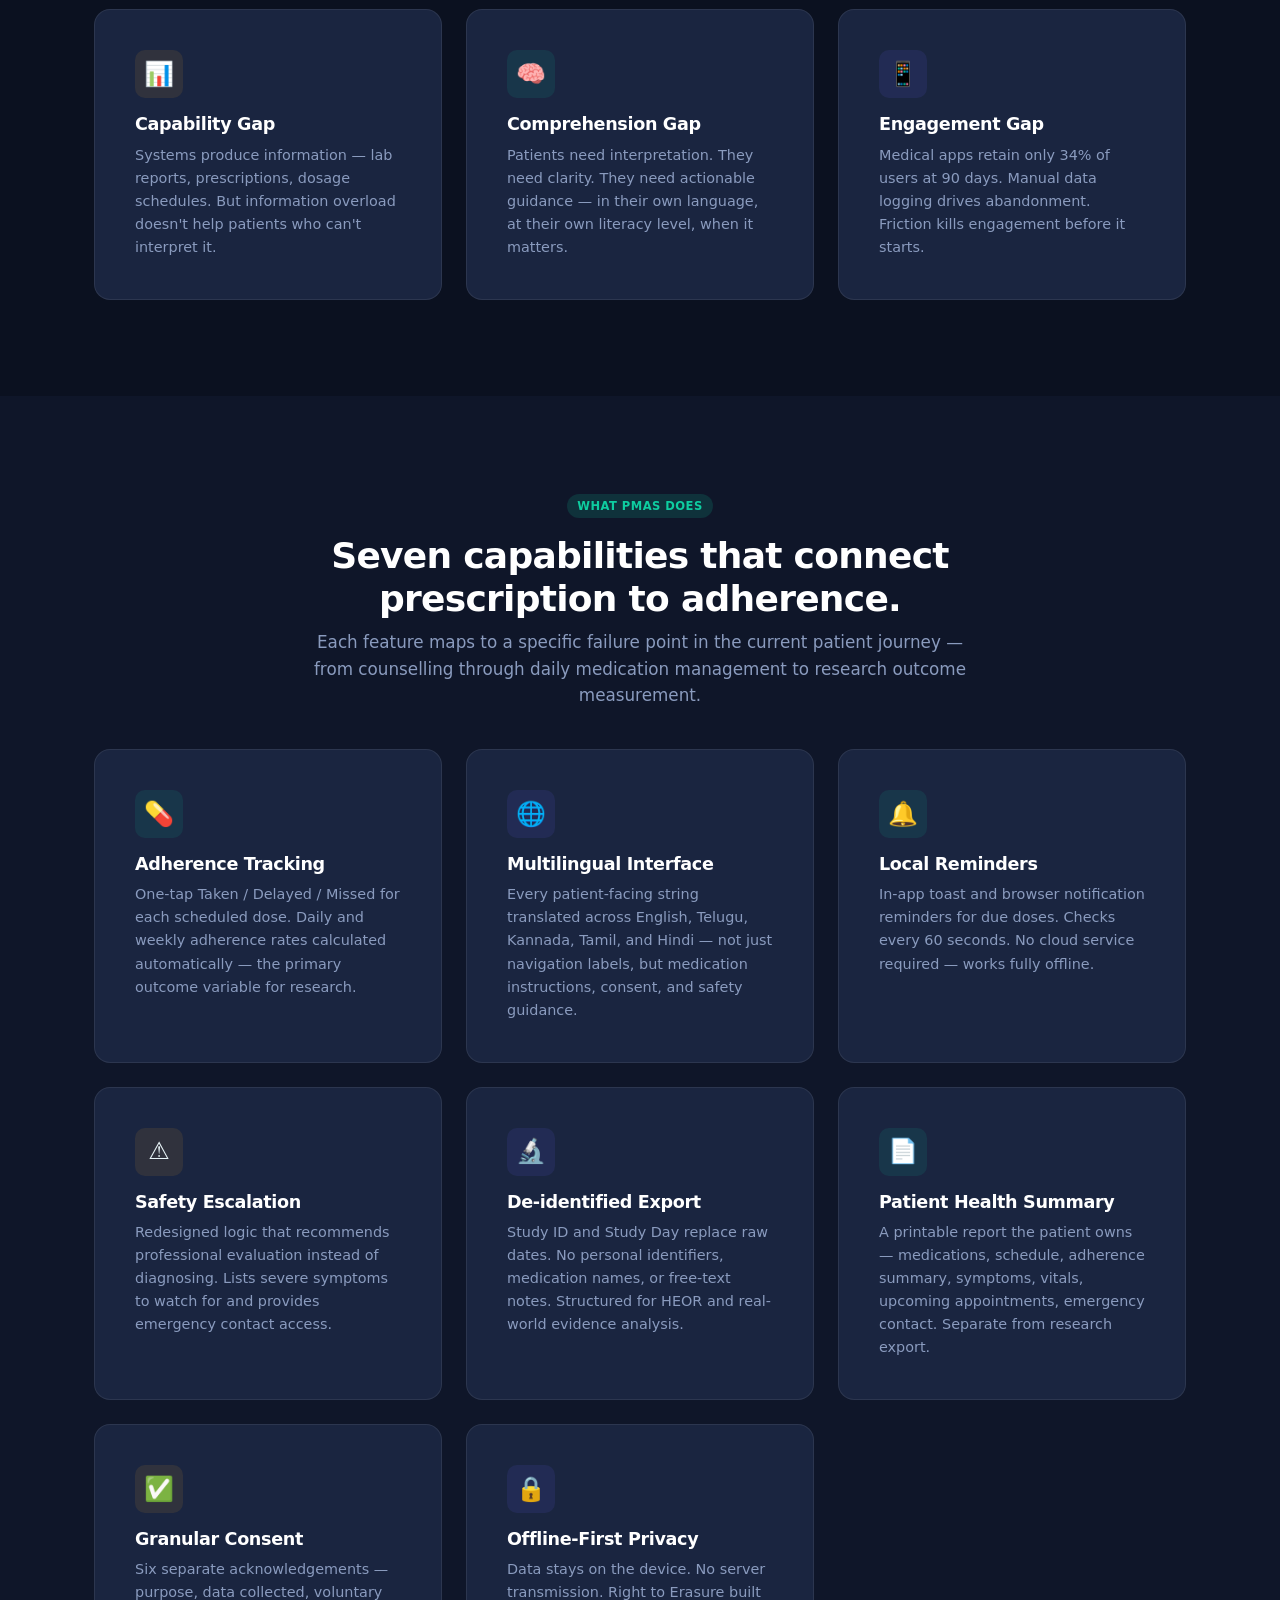
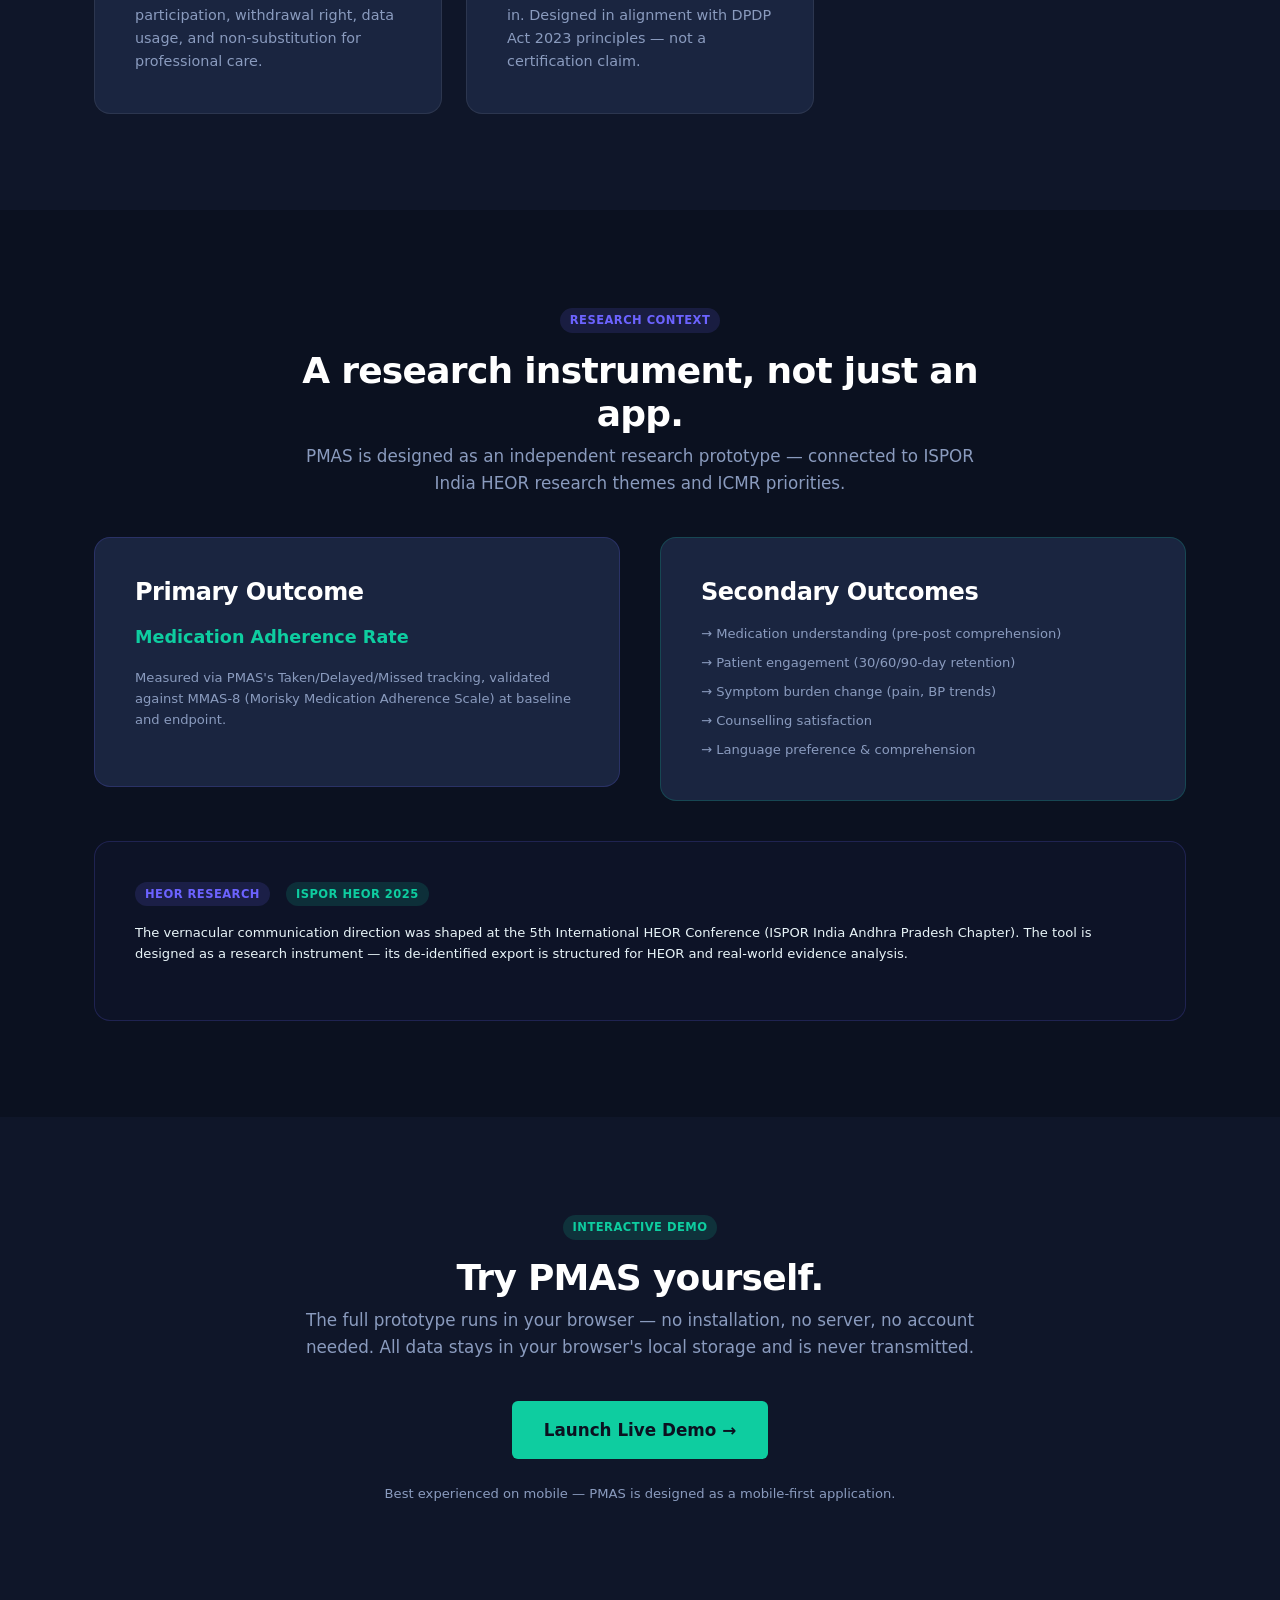
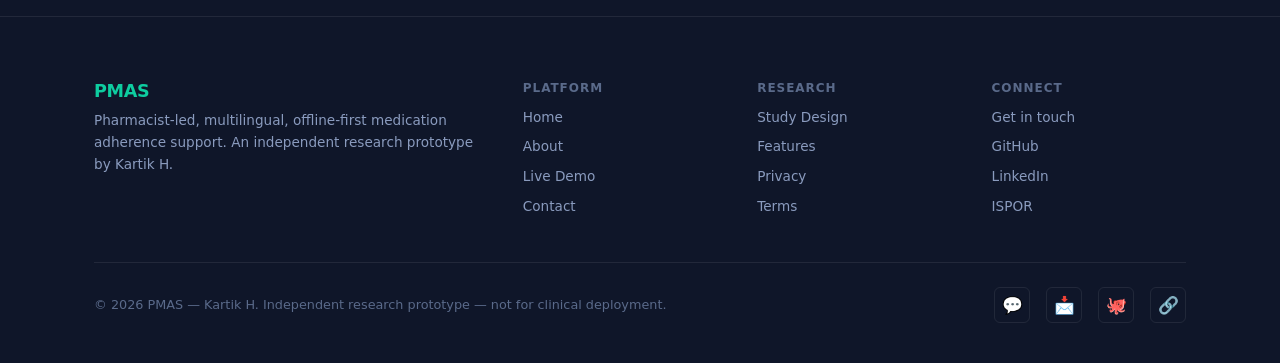
==== commit 790c511b: "fix(site): emoji contact links on portfolio; revert demo back-button - Portfolio footer social row: " ====
--- a/patient-app/index.html
+++ b/patient-app/index.html
@@ -370,7 +370,7 @@
     </div>
     <div class="footer-bottom">
       <p>© <span id="current-year">2025</span> PMAS — Kartik H. Independent research prototype — not for clinical deployment.</p>
-      <div class="footer-social"><a href="contact.html" aria-label="Contact">✉</a><a href="demo/index.html" target="_blank" rel="noopener" aria-label="Demo">▶</a><a href="https://github.com/kartik-h6/PMAS" target="_blank" rel="noopener" aria-label="GitHub — PMAS source code"><svg viewBox="0 0 24 24" aria-hidden="true" xmlns="http://www.w3.org/2000/svg"><path d="M12 .297c-6.63 0-12 5.373-12 12 0 5.303 3.438 9.8 8.205 11.385.6.113.82-.258.82-.577 0-.285-.01-1.04-.015-2.04-3.338.724-4.042-1.61-4.042-1.61C4.422 18.07 3.633 17.7 3.633 17.7c-1.087-.744.084-.729.084-.729 1.205.084 1.838 1.236 1.838 1.236 1.07 1.835 2.809 1.305 3.495.998.108-.776.417-1.305.76-1.605-2.665-.3-5.466-1.332-5.466-5.93 0-1.31.465-2.38 1.235-3.22-.135-.303-.54-1.523.105-3.176 0 0 1.005-.322 3.3 1.23.96-.267 1.98-.399 3-.405 1.02.006 2.04.138 3 .405 2.28-1.552 3.285-1.23 3.285-1.23.645 1.653.24 2.873.12 3.176.765.84 1.23 1.91 1.23 3.22 0 4.61-2.805 5.625-5.475 5.92.42.36.81 1.096.81 2.22 0 1.606-.015 2.896-.015 3.286 0 .315.21.69.825.57C20.565 22.092 24 17.592 24 12.297c0-6.627-5.373-12-12-12"/></svg></a><a href="https://www.linkedin.com/in/kartik-h6/" target="_blank" rel="noopener" aria-label="Kartik H on LinkedIn"><svg viewBox="0 0 24 24" aria-hidden="true" xmlns="http://www.w3.org/2000/svg"><path d="M20.447 20.452h-3.554v-5.569c0-1.328-.027-3.037-1.852-3.037-1.853 0-2.136 1.445-2.136 2.939v5.667H9.351V9h3.414v1.561h.046c.477-.9 1.637-1.85 3.37-1.85 3.601 0 4.267 2.37 4.267 5.455v6.286zM5.337 7.433c-1.144 0-2.063-.926-2.063-2.065 0-1.138.92-2.063 2.063-2.063 1.14 0 2.064.925 2.064 2.063 0 1.139-.925 2.065-2.064 2.065zm1.782 13.019H3.555V9h3.564v11.452zM22.225 0H1.771C.792 0 0 .774 0 1.729v20.542C0 23.227.792 24 1.771 24h20.451C23.2 24 24 23.227 24 22.271V1.729C24 .774 23.2 0 22.225 0z"/></svg></a></div>
+      <div class="footer-social"><a href="https://wa.me/919480727214" target="_blank" rel="noopener" aria-label="WhatsApp">💬</a><a href="mailto:kartik.h6822@gmail.com" aria-label="Email">📩</a><a href="https://github.com/kartik-h6/PMAS" target="_blank" rel="noopener" aria-label="GitHub — PMAS source code">🐙</a><a href="https://www.linkedin.com/in/kartik-h6/" target="_blank" rel="noopener" aria-label="Kartik H on LinkedIn">🔗</a></div>
     </div>
   </div>
 </footer>
--- a/patient-app/assets/css/style.css
+++ b/patient-app/assets/css/style.css
@@ -248,9 +248,9 @@
   flex-wrap: wrap; gap: var(--space-sm);
 }
 .footer-bottom p { color: var(--muted-dark); font-size: 0.8rem; margin: 0; }
-.footer-social { display: flex; gap: var(--space-sm); }
+.footer-social { display: flex; gap: var(--space-md); }
 .footer-social a {
-  width: 32px; height: 32px;
+  width: 36px; height: 36px; font-size: 1.05rem; line-height: 1;
   display: flex; align-items: center; justify-content: center;
   border: 1px solid var(--border); border-radius: var(--radius-sm);
   color: var(--muted); transition: all var(--duration) var(--ease);
@@ -359,5 +359,3 @@
 h1, h2, h3, h4, h5, h6, p, li { overflow-wrap: break-word; }
 .nav, .nav-brand, .nav-links { min-width: 0; }
 
-/* Footer social icons: SVG marks */
-.footer-social a svg { width: 16px; height: 16px; fill: currentColor; display: block; }
--- a/patient-app/assets/css/style.css
+++ b/patient-app/assets/css/style.css
@@ -248,9 +248,9 @@
   flex-wrap: wrap; gap: var(--space-sm);
 }
 .footer-bottom p { color: var(--muted-dark); font-size: 0.8rem; margin: 0; }
-.footer-social { display: flex; gap: var(--space-sm); }
+.footer-social { display: flex; gap: var(--space-md); }
 .footer-social a {
-  width: 32px; height: 32px;
+  width: 36px; height: 36px; font-size: 1.05rem; line-height: 1;
   display: flex; align-items: center; justify-content: center;
   border: 1px solid var(--border); border-radius: var(--radius-sm);
   color: var(--muted); transition: all var(--duration) var(--ease);
@@ -359,5 +359,3 @@
 h1, h2, h3, h4, h5, h6, p, li { overflow-wrap: break-word; }
 .nav, .nav-brand, .nav-links { min-width: 0; }
 
-/* Footer social icons: SVG marks */
-.footer-social a svg { width: 16px; height: 16px; fill: currentColor; display: block; }
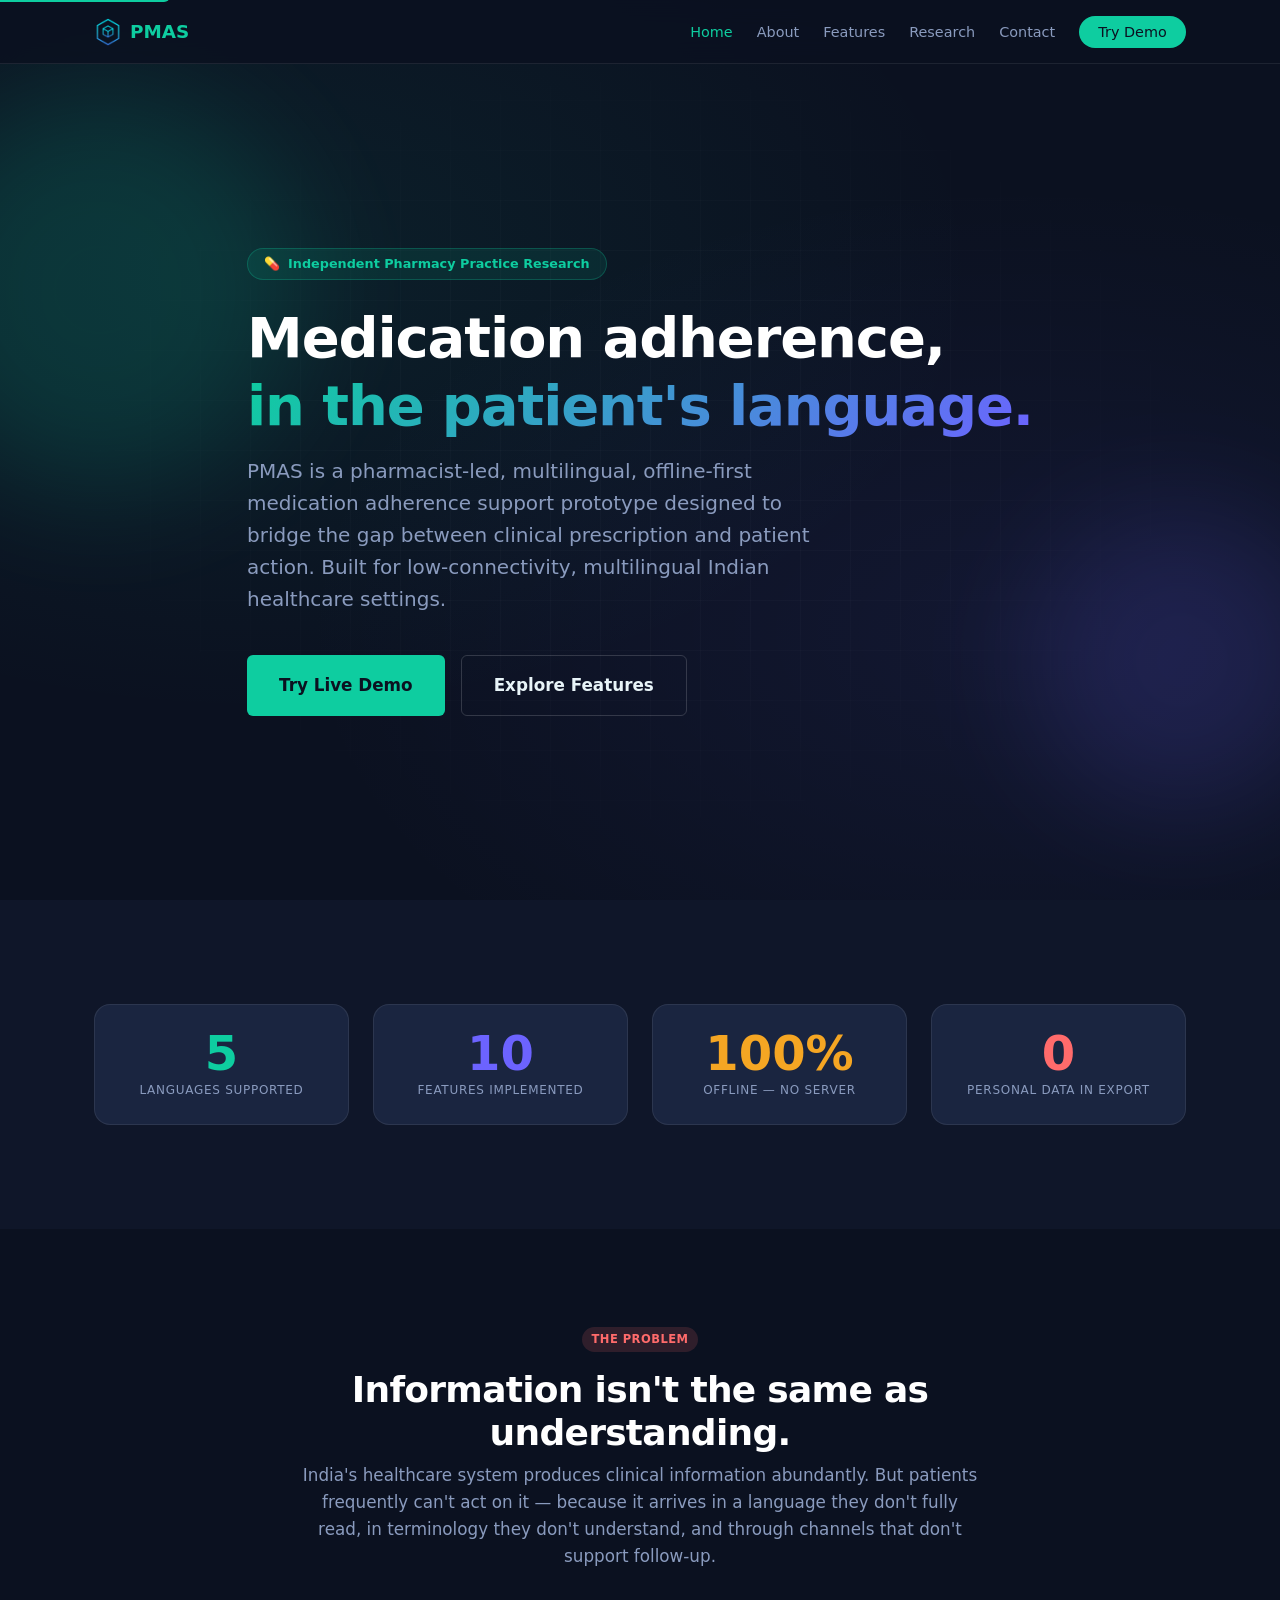
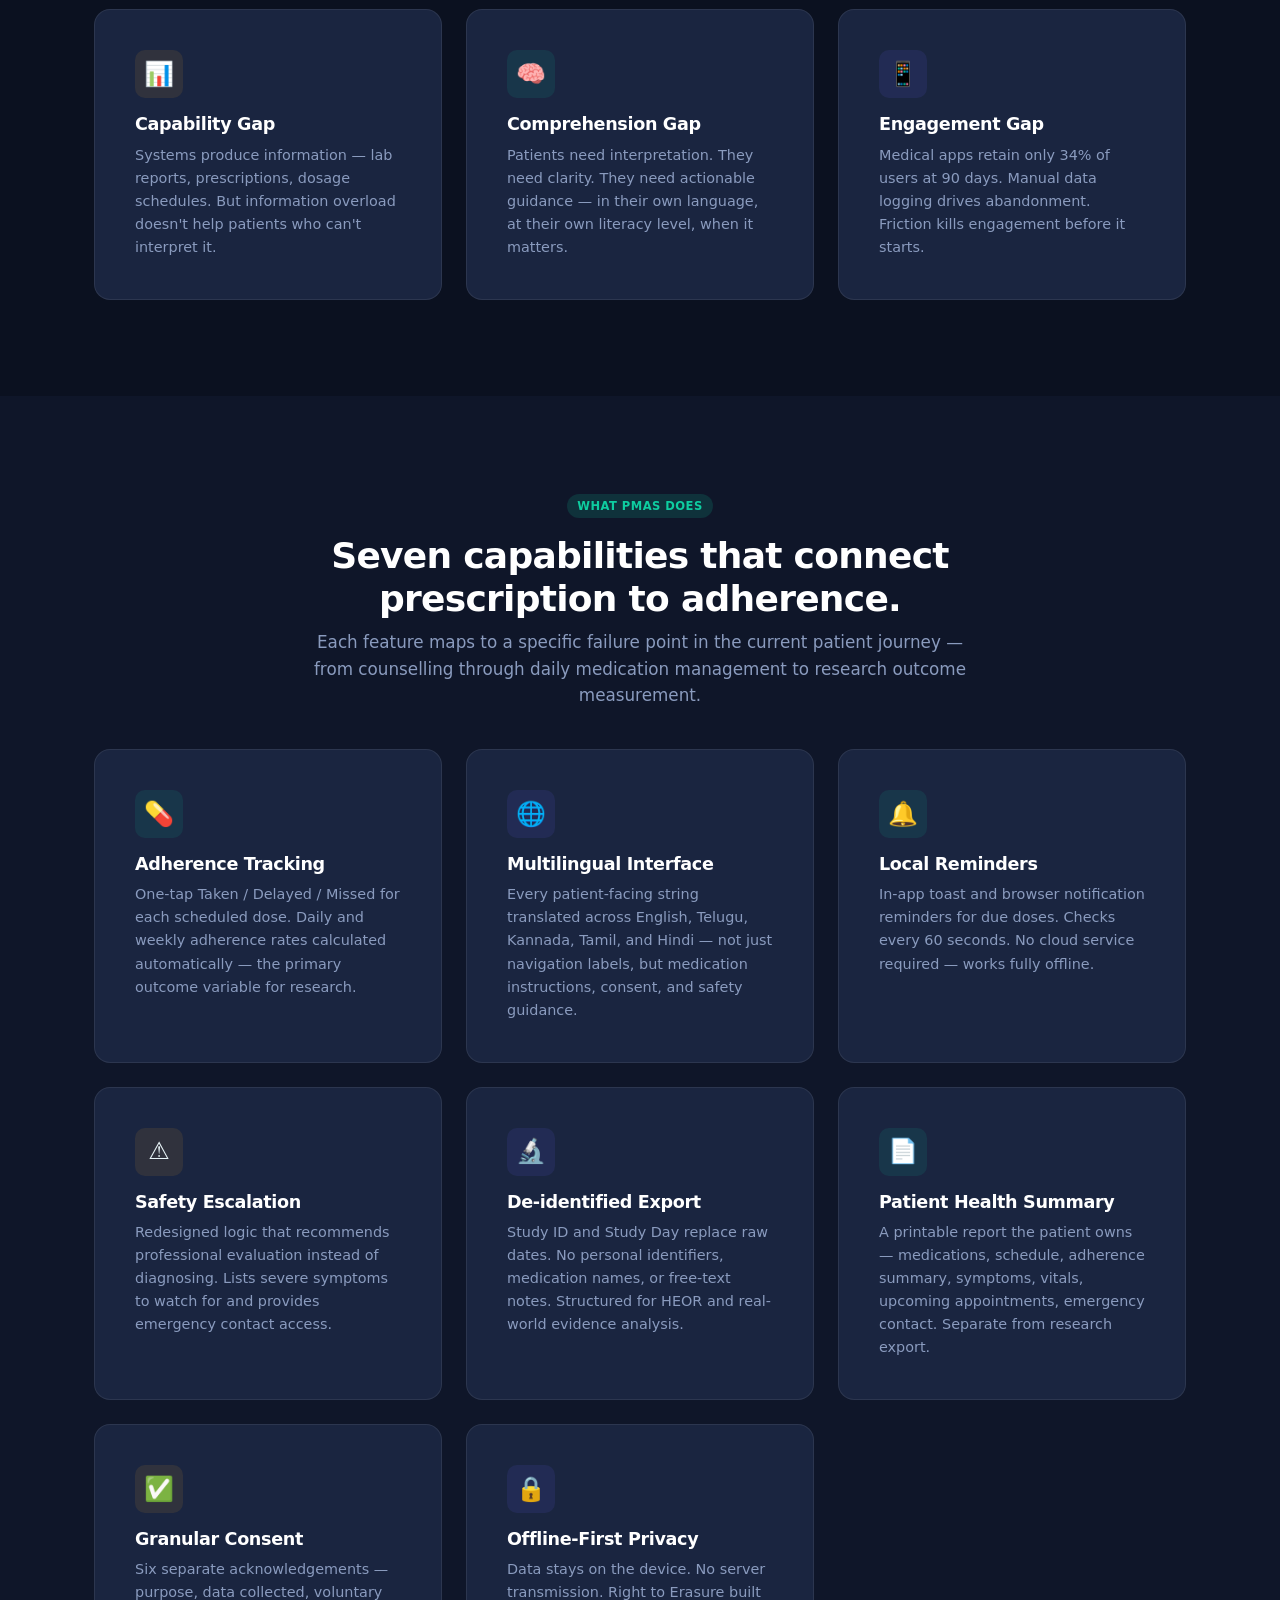
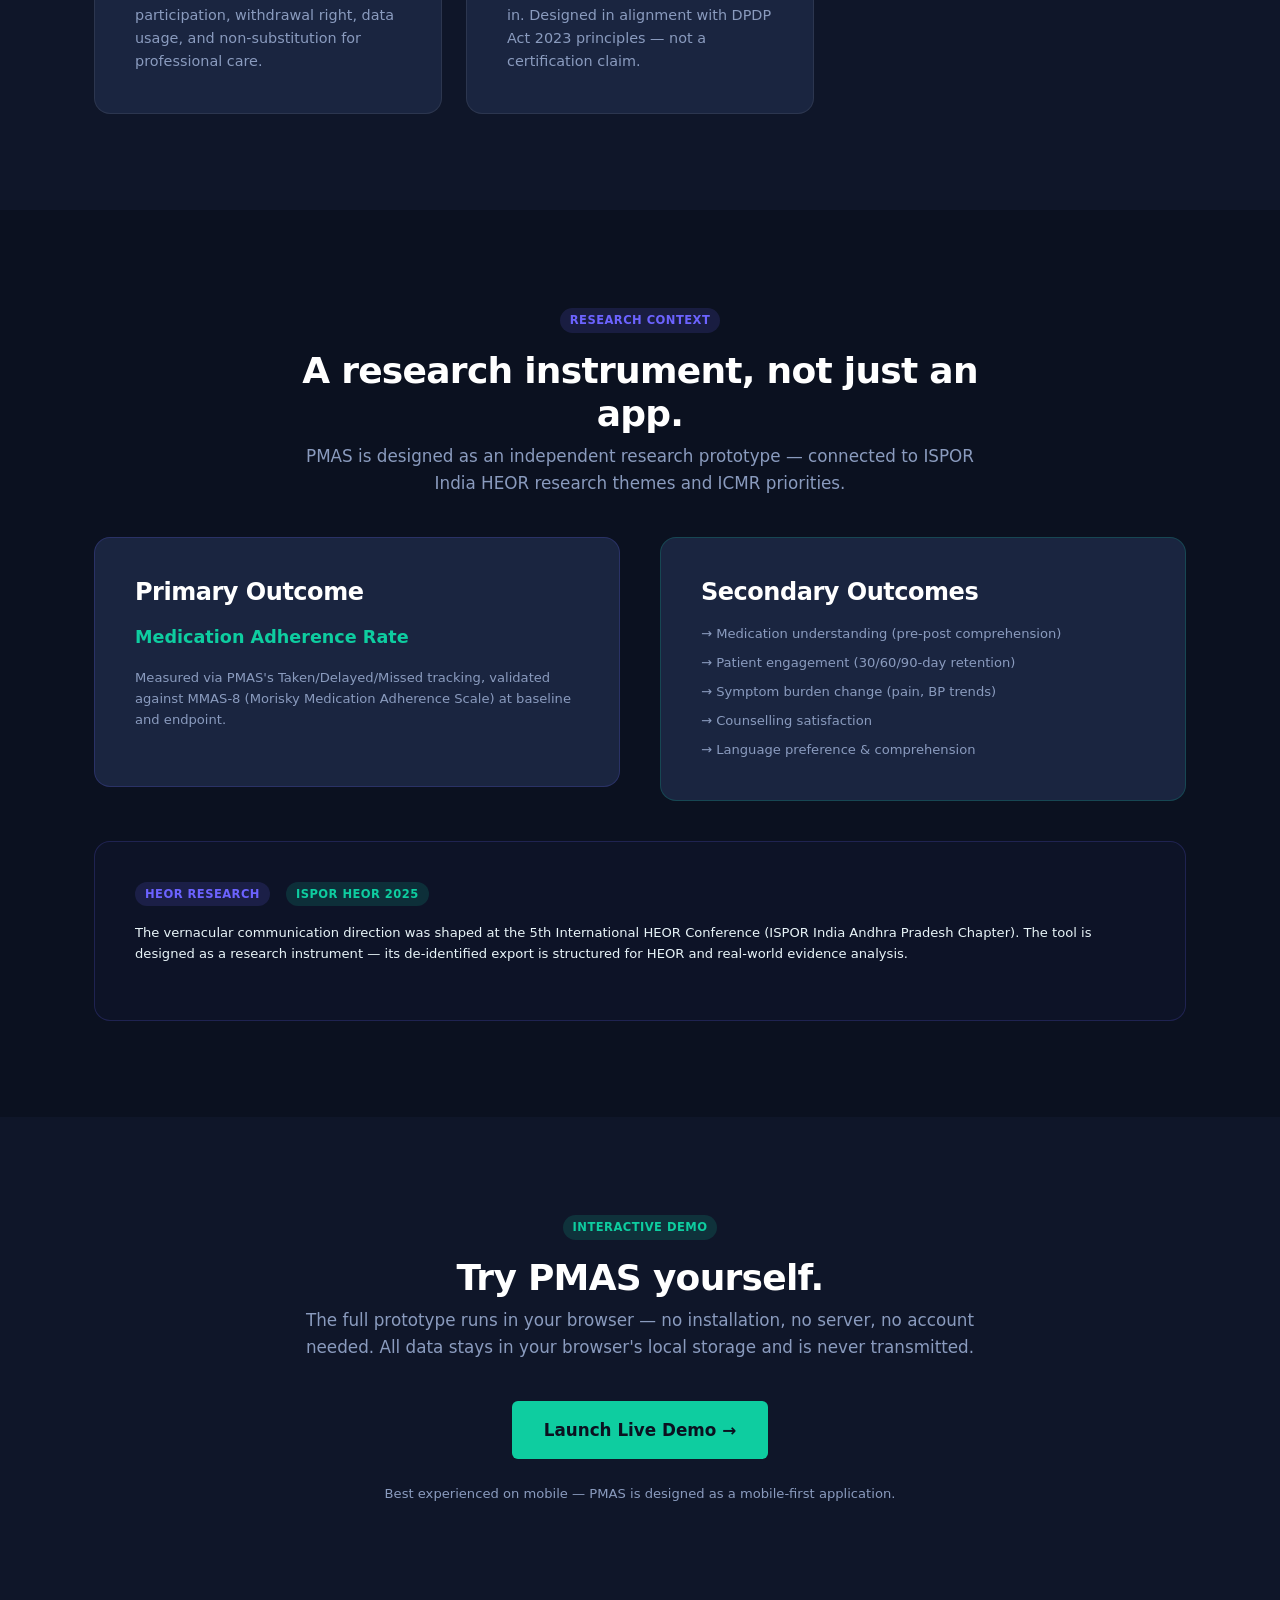
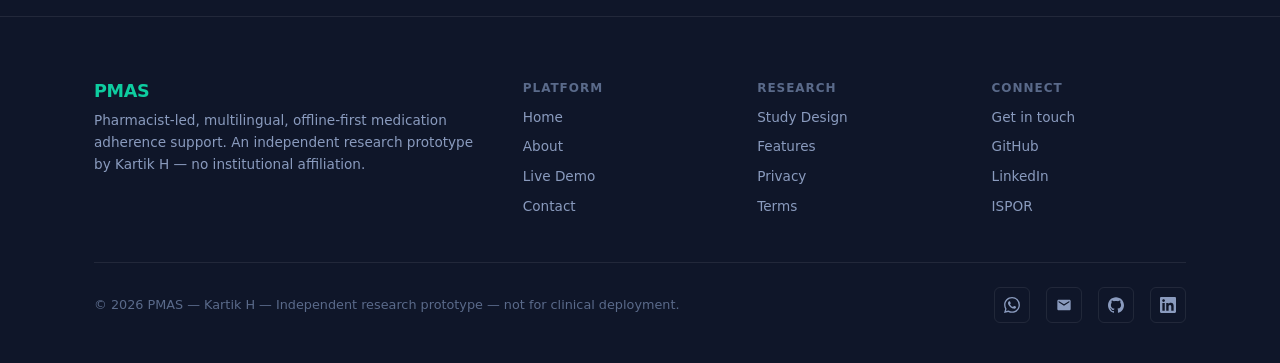
==== commit d740edb7: "fix(site): name punctuation, brand icons, contact validation, cache refresh - Remove the full stop a" ====
--- a/patient-app/index.html
+++ b/patient-app/index.html
@@ -3,8 +3,8 @@
 <head>
 <meta charset="UTF-8">
 <meta name="viewport" content="width=device-width, initial-scale=1.0">
-<meta name="description" content="PMAS — Pharmacist-led, multilingual, offline-first medication adherence support. An independent research prototype by Kartik H.">
-<meta name="author" content="Kartik H. — Pharmacist, Independent Researcher">
+<meta name="description" content="PMAS — Pharmacist-led, multilingual, offline-first medication adherence support. An independent research prototype by Kartik H">
+<meta name="author" content="Kartik H — Pharmacist, Independent Researcher">
 <meta property="og:title" content="PMAS — Medication & Adherence Support">
 <meta property="og:description" content="Pharmacist-led, multilingual, offline-first medication adherence support prototype. Independent research.">
 <meta property="og:type" content="website">
@@ -21,7 +21,7 @@
 
     <!-- Open Graph (Facebook, LinkedIn, WhatsApp) -->
     <meta property="og:title" content="PMAS — Medication & Adherence Support">
-    <meta property="og:description" content="PMAS — Pharmacist-led, multilingual, offline-first medication adherence support. An independent research prototype by Kartik H.">
+    <meta property="og:description" content="PMAS — Pharmacist-led, multilingual, offline-first medication adherence support. An independent research prototype by Kartik H">
     <meta property="og:type" content="website">
     <meta property="og:url" content="https://kartik-h6.github.io/PMAS/index.html">
     <meta property="og:image" content="https://kartik-h6.github.io/PMAS/assets/images/og/og-image.png">
@@ -37,7 +37,7 @@
     <!-- Twitter Card -->
     <meta name="twitter:card" content="summary_large_image">
     <meta name="twitter:title" content="PMAS — Medication & Adherence Support">
-    <meta name="twitter:description" content="PMAS — Pharmacist-led, multilingual, offline-first medication adherence support. An independent research prototype by Kartik H.">
+    <meta name="twitter:description" content="PMAS — Pharmacist-led, multilingual, offline-first medication adherence support. An independent research prototype by Kartik H">
     <meta name="twitter:image" content="https://kartik-h6.github.io/PMAS/assets/images/og/og-image.png">
     <meta name="twitter:creator" content="@kartik_pmas">
 
@@ -75,7 +75,7 @@
       "description": "Pharmacist-led, multilingual, offline-first medication adherence support prototype.",
       "founder": {
         "@type": "Person",
-        "name": "Kartik H.",
+        "name": "Kartik H",
         "jobTitle": "Pharmacist, Independent Researcher"
       }
     }
@@ -92,7 +92,7 @@
       },
       "investigator": {
         "@type": "Person",
-        "name": "Kartik H.",
+        "name": "Kartik H",
         "jobTitle": "Pharmacist, Independent Researcher"
       },
       "studySubject": {
@@ -106,7 +106,7 @@
       "@context": "https://schema.org",
       "@type": "MedicalWebPage",
       "name": "PMAS — Medication & Adherence Support",
-      "description": "PMAS — Pharmacist-led, multilingual, offline-first medication adherence support. An independent research prototype by Kartik H.",
+      "description": "PMAS — Pharmacist-led, multilingual, offline-first medication adherence support. An independent research prototype by Kartik H",
       "url": "https://kartik-h6.github.io/PMAS/index.html",
       "isPartOf": {
         "@type": "WebSite",
@@ -343,7 +343,7 @@
     <div class="footer-grid">
       <div class="footer-brand">
         <h4>PMAS</h4>
-        <p>Pharmacist-led, multilingual, offline-first medication adherence support. An independent research prototype by Kartik H.</p>
+        <p>Pharmacist-led, multilingual, offline-first medication adherence support. An independent research prototype by Kartik H — no institutional affiliation.</p>
       </div>
       <div class="footer-col">
         <h5>Platform</h5>
@@ -369,8 +369,8 @@
       </div>
     </div>
     <div class="footer-bottom">
-      <p>© <span id="current-year">2025</span> PMAS — Kartik H. Independent research prototype — not for clinical deployment.</p>
-      <div class="footer-social"><a href="https://wa.me/919480727214" target="_blank" rel="noopener" aria-label="WhatsApp">💬</a><a href="mailto:kartik.h6822@gmail.com" aria-label="Email">📩</a><a href="https://github.com/kartik-h6/PMAS" target="_blank" rel="noopener" aria-label="GitHub — PMAS source code">🐙</a><a href="https://www.linkedin.com/in/kartik-h6/" target="_blank" rel="noopener" aria-label="Kartik H on LinkedIn">🔗</a></div>
+      <p>© <span id="current-year">2025</span> PMAS — Kartik H — Independent research prototype — not for clinical deployment.</p>
+      <div class="footer-social"><a href="https://wa.me/919480727214" target="_blank" rel="noopener" aria-label="WhatsApp" title="WhatsApp"><svg viewBox="0 0 24 24" aria-hidden="true" xmlns="http://www.w3.org/2000/svg"><path d="M17.472 14.382c-.297-.149-1.758-.867-2.03-.967-.273-.099-.471-.148-.67.15-.197.297-.767.966-.94 1.164-.173.199-.347.223-.644.075-.297-.15-1.255-.463-2.39-1.475-.883-.788-1.48-1.761-1.653-2.059-.173-.297-.018-.458.13-.606.134-.133.298-.347.446-.52.149-.174.198-.298.298-.497.099-.198.05-.371-.025-.52-.075-.149-.669-1.612-.916-2.207-.242-.579-.487-.5-.669-.51-.173-.008-.371-.01-.57-.01-.198 0-.52.074-.792.372-.272.297-1.04 1.016-1.04 2.479 0 1.462 1.065 2.875 1.213 3.074.149.198 2.096 3.2 5.077 4.487.709.306 1.262.489 1.694.625.712.227 1.36.195 1.871.118.571-.085 1.758-.719 2.006-1.413.248-.694.248-1.289.173-1.413-.074-.124-.272-.198-.57-.347m-5.421 7.403h-.004a9.87 9.87 0 01-5.031-1.378l-.361-.214-3.741.982.998-3.648-.235-.374a9.86 9.86 0 01-1.51-5.26c.001-5.45 4.436-9.884 9.888-9.884 2.64 0 5.122 1.03 6.988 2.898a9.825 9.825 0 012.893 6.994c-.003 5.45-4.437 9.884-9.885 9.884m8.413-18.297A11.815 11.815 0 0012.05 0C5.495 0 .16 5.335.157 11.892c0 2.096.547 4.142 1.588 5.945L.057 24l6.305-1.654a11.882 11.882 0 005.683 1.448h.005c6.554 0 11.89-5.335 11.893-11.893a11.821 11.821 0 00-3.48-8.413Z"/></svg></a><a href="mailto:kartik.h6822@gmail.com" aria-label="Email" title="Email"><svg viewBox="0 0 24 24" aria-hidden="true" xmlns="http://www.w3.org/2000/svg"><path d="M20 4H4c-1.1 0-1.99.9-1.99 2L2 18c0 1.1.9 2 2 2h16c1.1 0 2-.9 2-2V6c0-1.1-.9-2-2-2zm0 4-8 5-8-5V6l8 5 8-5v2z"/></svg></a><a href="https://github.com/kartik-h6/PMAS" target="_blank" rel="noopener" aria-label="GitHub — PMAS source code" title="GitHub"><svg viewBox="0 0 24 24" aria-hidden="true" xmlns="http://www.w3.org/2000/svg"><path d="M12 .297c-6.63 0-12 5.373-12 12 0 5.303 3.438 9.8 8.205 11.385.6.113.82-.258.82-.577 0-.285-.01-1.04-.015-2.04-3.338.724-4.042-1.61-4.042-1.61C4.422 18.07 3.633 17.7 3.633 17.7c-1.087-.744.084-.729.084-.729 1.205.084 1.838 1.236 1.838 1.236 1.07 1.835 2.809 1.305 3.495.998.108-.776.417-1.305.76-1.605-2.665-.3-5.466-1.332-5.466-5.93 0-1.31.465-2.38 1.235-3.22-.135-.303-.54-1.523.105-3.176 0 0 1.005-.322 3.3 1.23.96-.267 1.98-.399 3-.405 1.02.006 2.04.138 3 .405 2.28-1.552 3.285-1.23 3.285-1.23.645 1.653.24 2.873.12 3.176.765.84 1.23 1.91 1.23 3.22 0 4.61-2.805 5.625-5.475 5.92.42.36.81 1.096.81 2.22 0 1.606-.015 2.896-.015 3.286 0 .315.21.69.825.57C20.565 22.092 24 17.592 24 12.297c0-6.627-5.373-12-12-12"/></svg></a><a href="https://www.linkedin.com/in/kartik-h6/" target="_blank" rel="noopener" aria-label="Kartik H on LinkedIn" title="LinkedIn"><svg viewBox="0 0 24 24" aria-hidden="true" xmlns="http://www.w3.org/2000/svg"><path d="M20.447 20.452h-3.554v-5.569c0-1.328-.027-3.037-1.852-3.037-1.853 0-2.136 1.445-2.136 2.939v5.667H9.351V9h3.414v1.561h.046c.477-.9 1.637-1.85 3.37-1.85 3.601 0 4.267 2.37 4.267 5.455v6.286zM5.337 7.433c-1.144 0-2.063-.926-2.063-2.065 0-1.138.92-2.063 2.063-2.063 1.14 0 2.064.925 2.064 2.063 0 1.139-.925 2.065-2.064 2.065zm1.782 13.019H3.555V9h3.564v11.452zM22.225 0H1.771C.792 0 0 .774 0 1.729v20.542C0 23.227.792 24 1.771 24h20.451C23.2 24 24 23.227 24 22.271V1.729C24 .774 23.2 0 22.225 0z"/></svg></a></div>
     </div>
   </div>
 </footer>
--- a/patient-app/assets/css/style.css
+++ b/patient-app/assets/css/style.css
@@ -355,6 +355,9 @@
 }
 @media (max-width: 900px) { .split-grid { grid-template-columns: 1fr; } }
 
+/* Footer social icons: brand SVG marks */
+.footer-social a svg { width: 16px; height: 16px; fill: currentColor; display: block; }
+
 /* Long-word safety on narrow screens */
 h1, h2, h3, h4, h5, h6, p, li { overflow-wrap: break-word; }
 .nav, .nav-brand, .nav-links { min-width: 0; }
--- a/patient-app/assets/css/style.css
+++ b/patient-app/assets/css/style.css
@@ -355,6 +355,9 @@
 }
 @media (max-width: 900px) { .split-grid { grid-template-columns: 1fr; } }
 
+/* Footer social icons: brand SVG marks */
+.footer-social a svg { width: 16px; height: 16px; fill: currentColor; display: block; }
+
 /* Long-word safety on narrow screens */
 h1, h2, h3, h4, h5, h6, p, li { overflow-wrap: break-word; }
 .nav, .nav-brand, .nav-links { min-width: 0; }
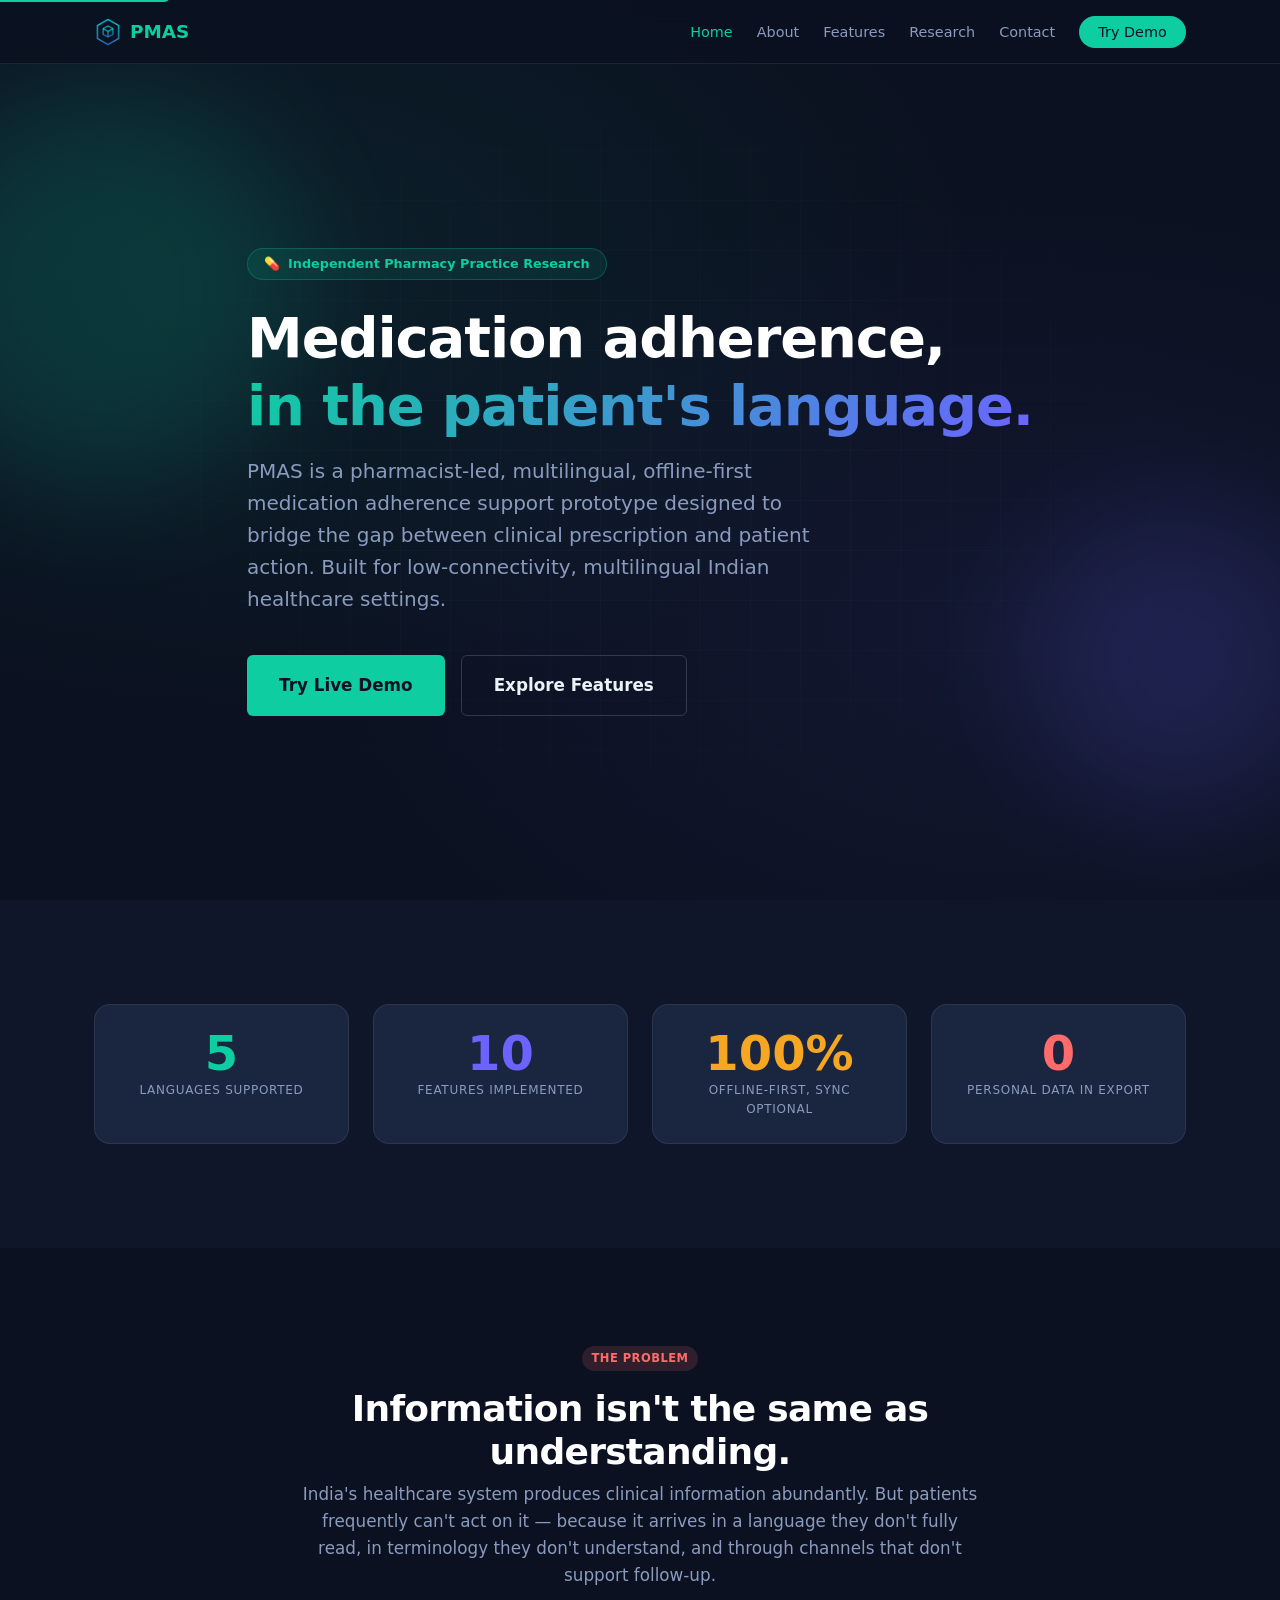
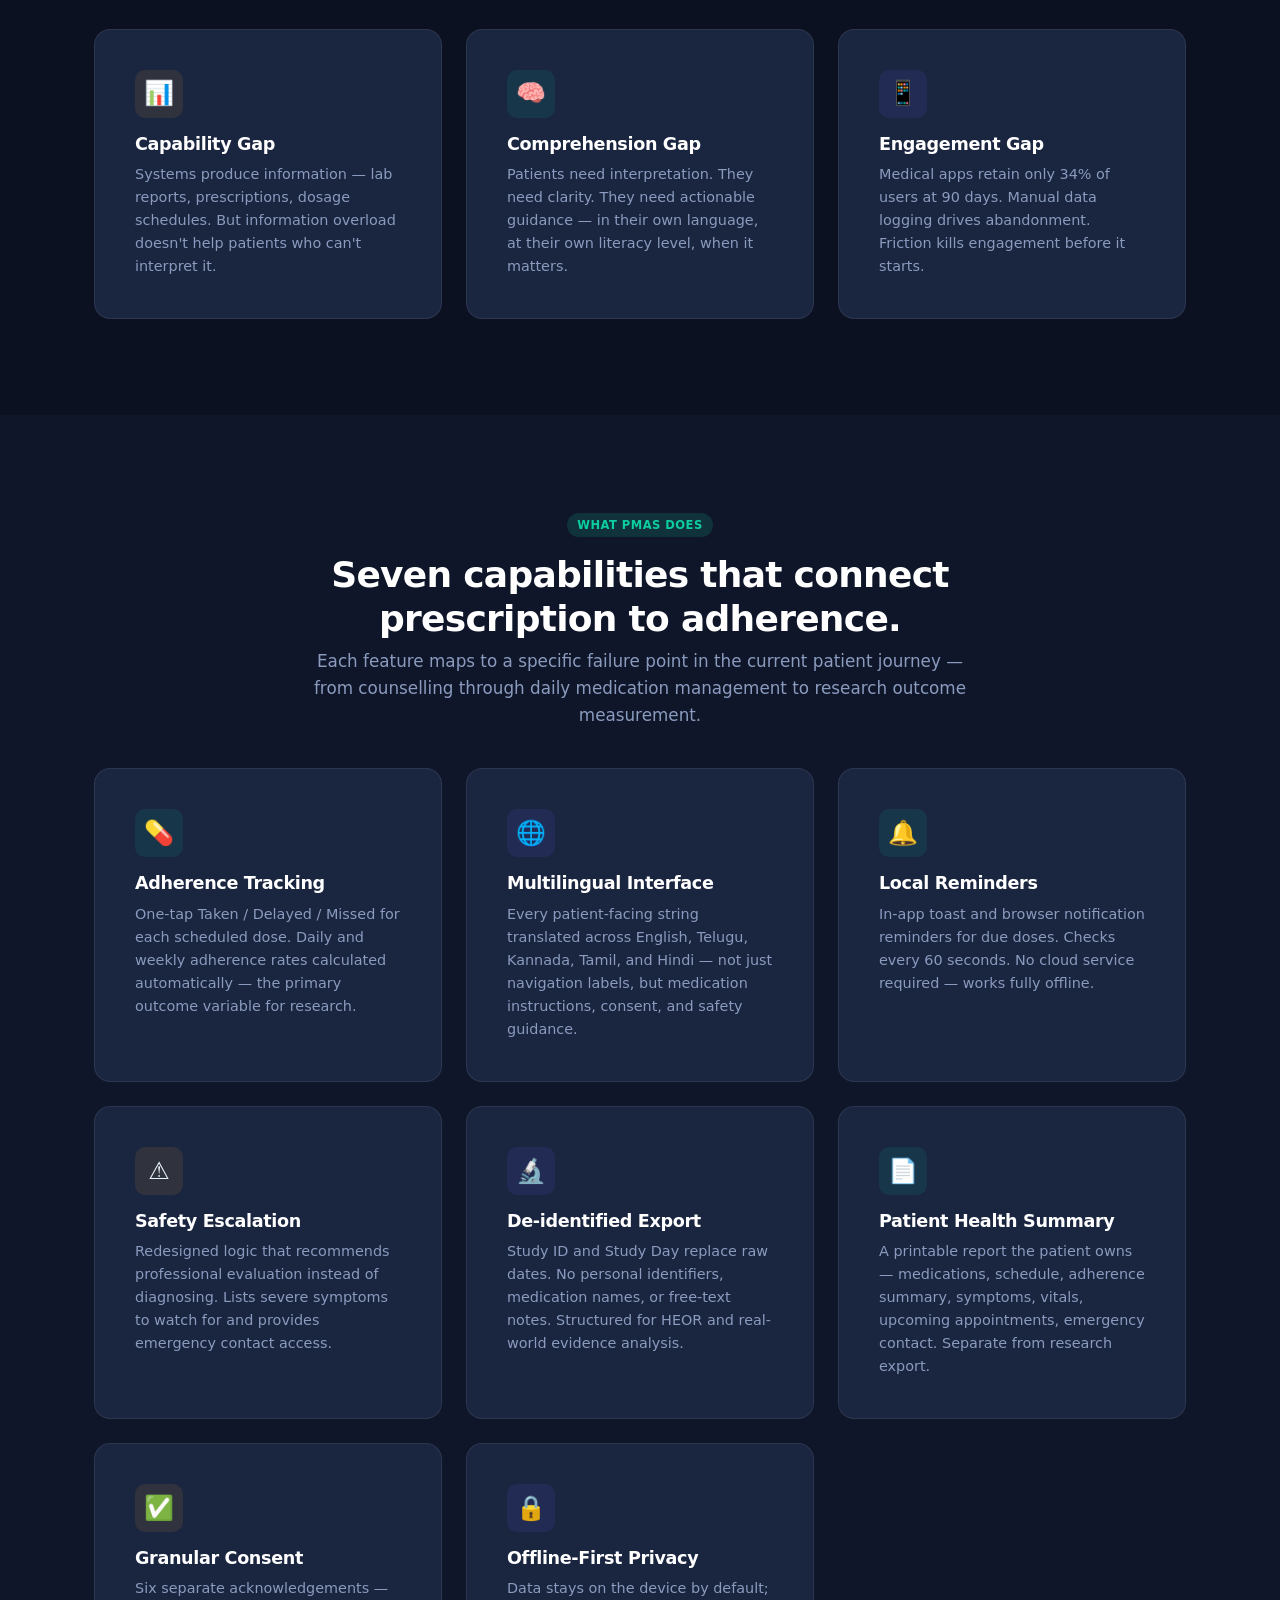
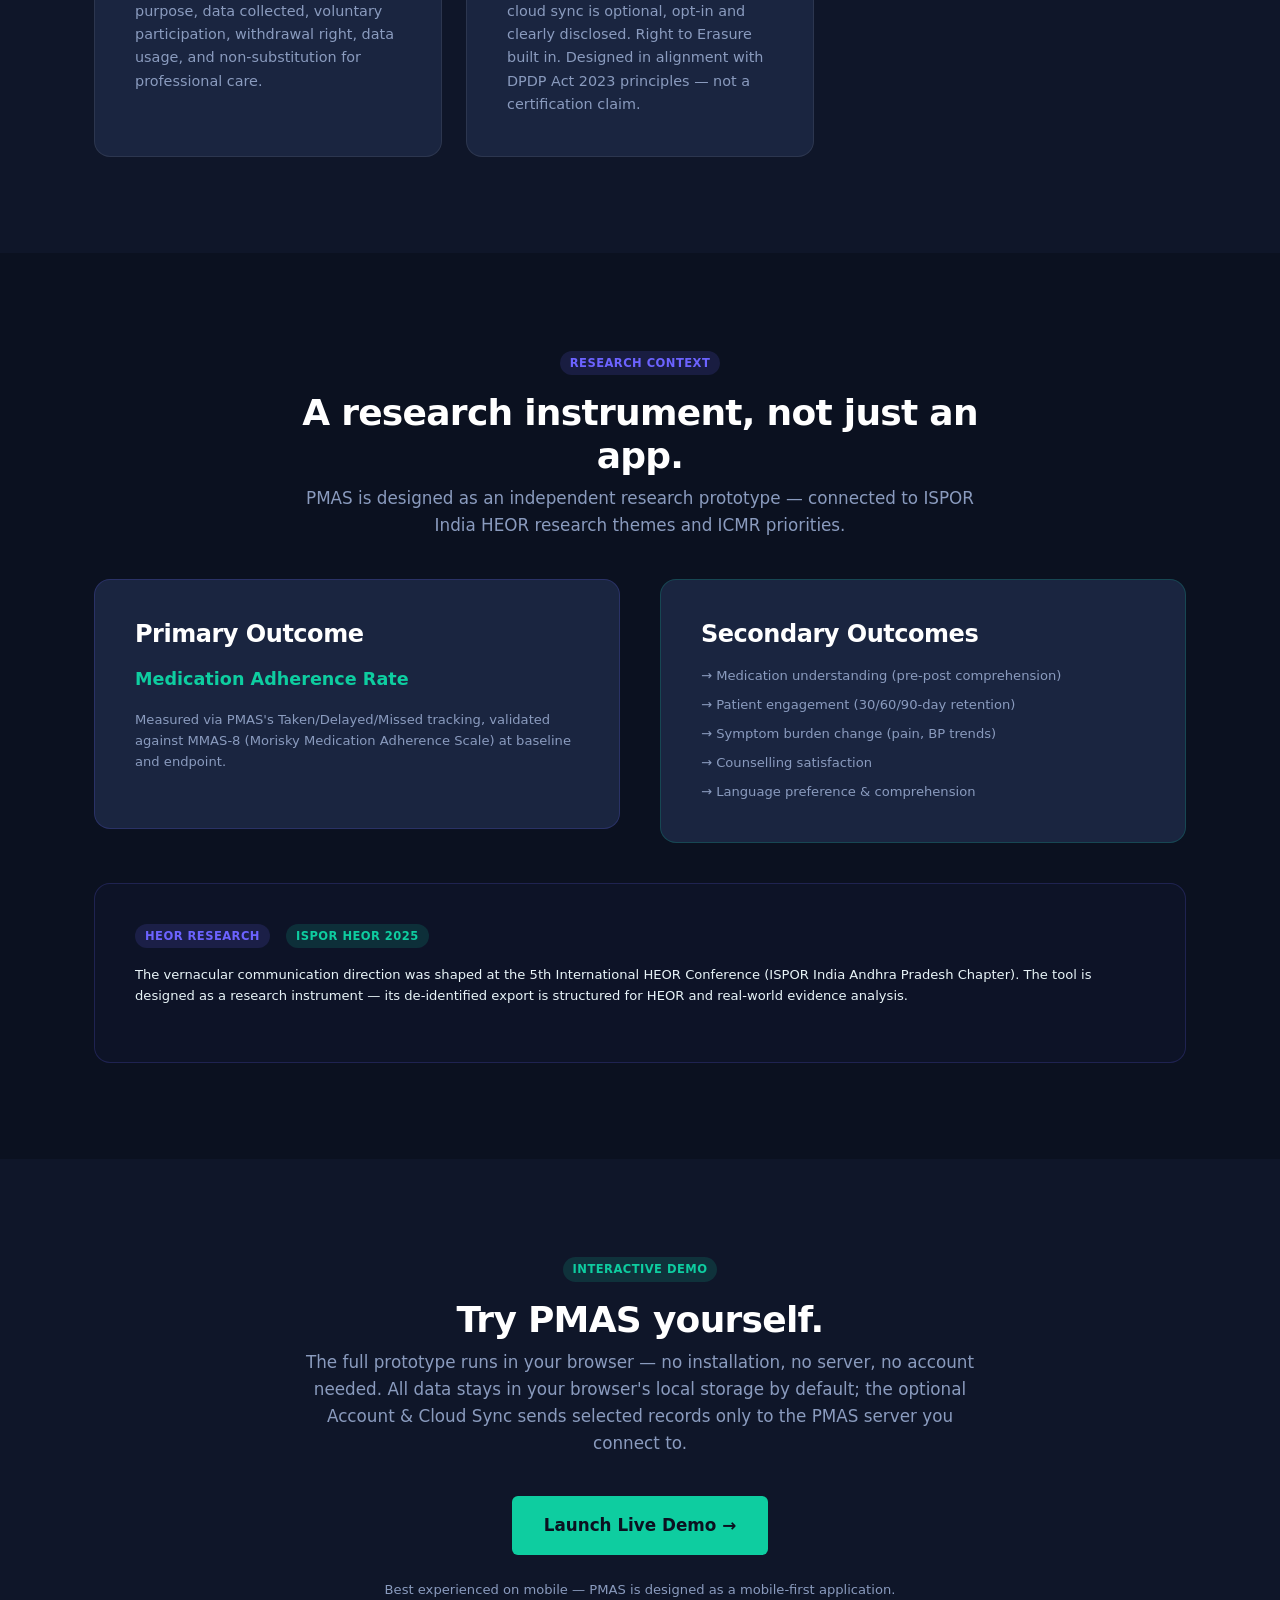
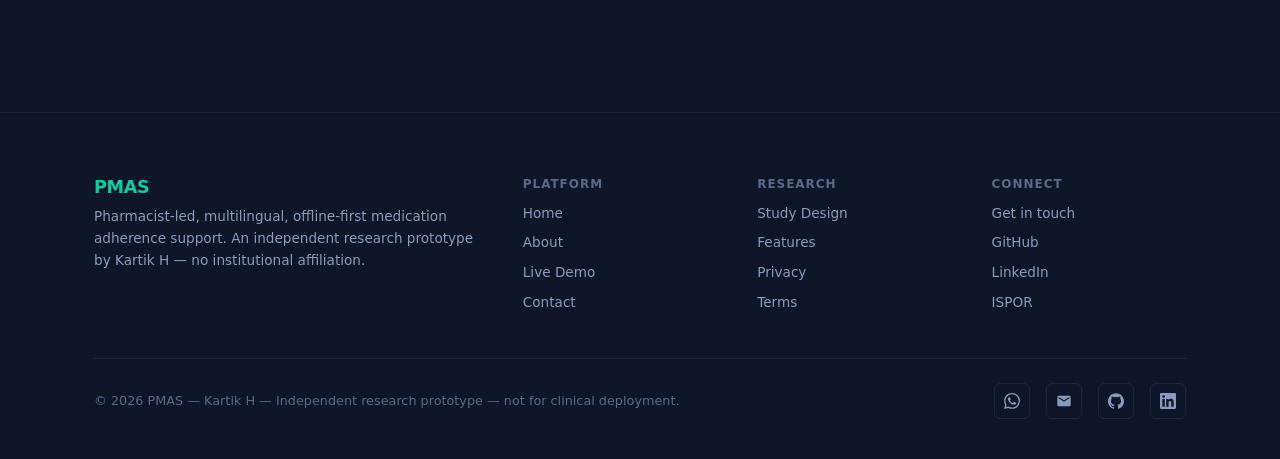
==== commit ee3f50e7: "Merge branch 'kartik-h6:main' into fix/code-review-24" ====
--- a/patient-app/index.html
+++ b/patient-app/index.html
@@ -190,7 +190,7 @@
         </div>
         <div class="stat-card stat-amber reveal reveal-delay-2">
           <div class="stat-num">100%</div>
-          <div class="stat-lbl">Offline — No Server</div>
+          <div class="stat-lbl">Offline-First, Sync Optional</div>
         </div>
         <div class="stat-card stat-red reveal reveal-delay-3">
           <div class="stat-num"><span data-count="0">0</span></div>
@@ -277,7 +277,7 @@
         <div class="feature-card indigo reveal reveal-delay-3">
           <div class="icon-wrap">🔒</div>
           <h3>Offline-First Privacy</h3>
-          <p>Data stays on the device. No server transmission. Right to Erasure built in. Designed in alignment with DPDP Act 2023 principles — not a certification claim.</p>
+          <p>Data stays on the device by default; cloud sync is optional, opt-in and clearly disclosed. Right to Erasure built in. Designed in alignment with DPDP Act 2023 principles — not a certification claim.</p>
         </div>
       </div>
     </div>
@@ -326,7 +326,7 @@
       <div class="section-header reveal">
         <span class="badge badge-teal">Interactive Demo</span>
         <h2 class="mt-2">Try PMAS yourself.</h2>
-        <p>The full prototype runs in your browser — no installation, no server, no account needed. All data stays in your browser's local storage and is never transmitted.</p>
+        <p>The full prototype runs in your browser — no installation, no server, no account needed. All data stays in your browser's local storage by default; the optional Account & Cloud Sync sends selected records only to the PMAS server you connect to.</p>
       </div>
       <div class="text-center reveal reveal-delay-1">
         <a href="demo/index.html" target="_blank" rel="noopener" class="btn btn-primary btn-lg">Launch Live Demo →</a>
@@ -370,7 +370,7 @@
     </div>
     <div class="footer-bottom">
       <p>© <span id="current-year">2025</span> PMAS — Kartik H — Independent research prototype — not for clinical deployment.</p>
-      <div class="footer-social"><a href="https://wa.me/919480727214" target="_blank" rel="noopener" aria-label="WhatsApp" title="WhatsApp"><svg viewBox="0 0 24 24" aria-hidden="true" xmlns="http://www.w3.org/2000/svg"><path d="M17.472 14.382c-.297-.149-1.758-.867-2.03-.967-.273-.099-.471-.148-.67.15-.197.297-.767.966-.94 1.164-.173.199-.347.223-.644.075-.297-.15-1.255-.463-2.39-1.475-.883-.788-1.48-1.761-1.653-2.059-.173-.297-.018-.458.13-.606.134-.133.298-.347.446-.52.149-.174.198-.298.298-.497.099-.198.05-.371-.025-.52-.075-.149-.669-1.612-.916-2.207-.242-.579-.487-.5-.669-.51-.173-.008-.371-.01-.57-.01-.198 0-.52.074-.792.372-.272.297-1.04 1.016-1.04 2.479 0 1.462 1.065 2.875 1.213 3.074.149.198 2.096 3.2 5.077 4.487.709.306 1.262.489 1.694.625.712.227 1.36.195 1.871.118.571-.085 1.758-.719 2.006-1.413.248-.694.248-1.289.173-1.413-.074-.124-.272-.198-.57-.347m-5.421 7.403h-.004a9.87 9.87 0 01-5.031-1.378l-.361-.214-3.741.982.998-3.648-.235-.374a9.86 9.86 0 01-1.51-5.26c.001-5.45 4.436-9.884 9.888-9.884 2.64 0 5.122 1.03 6.988 2.898a9.825 9.825 0 012.893 6.994c-.003 5.45-4.437 9.884-9.885 9.884m8.413-18.297A11.815 11.815 0 0012.05 0C5.495 0 .16 5.335.157 11.892c0 2.096.547 4.142 1.588 5.945L.057 24l6.305-1.654a11.882 11.882 0 005.683 1.448h.005c6.554 0 11.89-5.335 11.893-11.893a11.821 11.821 0 00-3.48-8.413Z"/></svg></a><a href="mailto:kartik.h6822@gmail.com" aria-label="Email" title="Email"><svg viewBox="0 0 24 24" aria-hidden="true" xmlns="http://www.w3.org/2000/svg"><path d="M20 4H4c-1.1 0-1.99.9-1.99 2L2 18c0 1.1.9 2 2 2h16c1.1 0 2-.9 2-2V6c0-1.1-.9-2-2-2zm0 4-8 5-8-5V6l8 5 8-5v2z"/></svg></a><a href="https://github.com/kartik-h6/PMAS" target="_blank" rel="noopener" aria-label="GitHub — PMAS source code" title="GitHub"><svg viewBox="0 0 24 24" aria-hidden="true" xmlns="http://www.w3.org/2000/svg"><path d="M12 .297c-6.63 0-12 5.373-12 12 0 5.303 3.438 9.8 8.205 11.385.6.113.82-.258.82-.577 0-.285-.01-1.04-.015-2.04-3.338.724-4.042-1.61-4.042-1.61C4.422 18.07 3.633 17.7 3.633 17.7c-1.087-.744.084-.729.084-.729 1.205.084 1.838 1.236 1.838 1.236 1.07 1.835 2.809 1.305 3.495.998.108-.776.417-1.305.76-1.605-2.665-.3-5.466-1.332-5.466-5.93 0-1.31.465-2.38 1.235-3.22-.135-.303-.54-1.523.105-3.176 0 0 1.005-.322 3.3 1.23.96-.267 1.98-.399 3-.405 1.02.006 2.04.138 3 .405 2.28-1.552 3.285-1.23 3.285-1.23.645 1.653.24 2.873.12 3.176.765.84 1.23 1.91 1.23 3.22 0 4.61-2.805 5.625-5.475 5.92.42.36.81 1.096.81 2.22 0 1.606-.015 2.896-.015 3.286 0 .315.21.69.825.57C20.565 22.092 24 17.592 24 12.297c0-6.627-5.373-12-12-12"/></svg></a><a href="https://www.linkedin.com/in/kartik-h6/" target="_blank" rel="noopener" aria-label="Kartik H on LinkedIn" title="LinkedIn"><svg viewBox="0 0 24 24" aria-hidden="true" xmlns="http://www.w3.org/2000/svg"><path d="M20.447 20.452h-3.554v-5.569c0-1.328-.027-3.037-1.852-3.037-1.853 0-2.136 1.445-2.136 2.939v5.667H9.351V9h3.414v1.561h.046c.477-.9 1.637-1.85 3.37-1.85 3.601 0 4.267 2.37 4.267 5.455v6.286zM5.337 7.433c-1.144 0-2.063-.926-2.063-2.065 0-1.138.92-2.063 2.063-2.063 1.14 0 2.064.925 2.064 2.063 0 1.139-.925 2.065-2.064 2.065zm1.782 13.019H3.555V9h3.564v11.452zM22.225 0H1.771C.792 0 0 .774 0 1.729v20.542C0 23.227.792 24 1.771 24h20.451C23.2 24 24 23.227 24 22.271V1.729C24 .774 23.2 0 22.225 0z"/></svg></a></div>
+      <div class="footer-social"><a href="contact.html#whatsapp" aria-label="WhatsApp — compose in the contact form" title="Contact via WhatsApp"><svg viewBox="0 0 24 24" aria-hidden="true" xmlns="http://www.w3.org/2000/svg"><path d="M17.472 14.382c-.297-.149-1.758-.867-2.03-.967-.273-.099-.471-.148-.67.15-.197.297-.767.966-.94 1.164-.173.199-.347.223-.644.075-.297-.15-1.255-.463-2.39-1.475-.883-.788-1.48-1.761-1.653-2.059-.173-.297-.018-.458.13-.606.134-.133.298-.347.446-.52.149-.174.198-.298.298-.497.099-.198.05-.371-.025-.52-.075-.149-.669-1.612-.916-2.207-.242-.579-.487-.5-.669-.51-.173-.008-.371-.01-.57-.01-.198 0-.52.074-.792.372-.272.297-1.04 1.016-1.04 2.479 0 1.462 1.065 2.875 1.213 3.074.149.198 2.096 3.2 5.077 4.487.709.306 1.262.489 1.694.625.712.227 1.36.195 1.871.118.571-.085 1.758-.719 2.006-1.413.248-.694.248-1.289.173-1.413-.074-.124-.272-.198-.57-.347m-5.421 7.403h-.004a9.87 9.87 0 01-5.031-1.378l-.361-.214-3.741.982.998-3.648-.235-.374a9.86 9.86 0 01-1.51-5.26c.001-5.45 4.436-9.884 9.888-9.884 2.64 0 5.122 1.03 6.988 2.898a9.825 9.825 0 012.893 6.994c-.003 5.45-4.437 9.884-9.885 9.884m8.413-18.297A11.815 11.815 0 0012.05 0C5.495 0 .16 5.335.157 11.892c0 2.096.547 4.142 1.588 5.945L.057 24l6.305-1.654a11.882 11.882 0 005.683 1.448h.005c6.554 0 11.89-5.335 11.893-11.893a11.821 11.821 0 00-3.48-8.413Z"/></svg></a><a href="contact.html#email" aria-label="Email — compose in the contact form" title="Contact via Email"><svg viewBox="0 0 24 24" aria-hidden="true" xmlns="http://www.w3.org/2000/svg"><path d="M20 4H4c-1.1 0-1.99.9-1.99 2L2 18c0 1.1.9 2 2 2h16c1.1 0 2-.9 2-2V6c0-1.1-.9-2-2-2zm0 4-8 5-8-5V6l8 5 8-5v2z"/></svg></a><a href="https://github.com/kartik-h6/PMAS" target="_blank" rel="noopener" aria-label="GitHub — PMAS source code" title="GitHub"><svg viewBox="0 0 24 24" aria-hidden="true" xmlns="http://www.w3.org/2000/svg"><path d="M12 .297c-6.63 0-12 5.373-12 12 0 5.303 3.438 9.8 8.205 11.385.6.113.82-.258.82-.577 0-.285-.01-1.04-.015-2.04-3.338.724-4.042-1.61-4.042-1.61C4.422 18.07 3.633 17.7 3.633 17.7c-1.087-.744.084-.729.084-.729 1.205.084 1.838 1.236 1.838 1.236 1.07 1.835 2.809 1.305 3.495.998.108-.776.417-1.305.76-1.605-2.665-.3-5.466-1.332-5.466-5.93 0-1.31.465-2.38 1.235-3.22-.135-.303-.54-1.523.105-3.176 0 0 1.005-.322 3.3 1.23.96-.267 1.98-.399 3-.405 1.02.006 2.04.138 3 .405 2.28-1.552 3.285-1.23 3.285-1.23.645 1.653.24 2.873.12 3.176.765.84 1.23 1.91 1.23 3.22 0 4.61-2.805 5.625-5.475 5.92.42.36.81 1.096.81 2.22 0 1.606-.015 2.896-.015 3.286 0 .315.21.69.825.57C20.565 22.092 24 17.592 24 12.297c0-6.627-5.373-12-12-12"/></svg></a><a href="https://www.linkedin.com/in/kartik-h6/" target="_blank" rel="noopener" aria-label="Kartik H on LinkedIn" title="LinkedIn"><svg viewBox="0 0 24 24" aria-hidden="true" xmlns="http://www.w3.org/2000/svg"><path d="M20.447 20.452h-3.554v-5.569c0-1.328-.027-3.037-1.852-3.037-1.853 0-2.136 1.445-2.136 2.939v5.667H9.351V9h3.414v1.561h.046c.477-.9 1.637-1.85 3.37-1.85 3.601 0 4.267 2.37 4.267 5.455v6.286zM5.337 7.433c-1.144 0-2.063-.926-2.063-2.065 0-1.138.92-2.063 2.063-2.063 1.14 0 2.064.925 2.064 2.063 0 1.139-.925 2.065-2.064 2.065zm1.782 13.019H3.555V9h3.564v11.452zM22.225 0H1.771C.792 0 0 .774 0 1.729v20.542C0 23.227.792 24 1.771 24h20.451C23.2 24 24 23.227 24 22.271V1.729C24 .774 23.2 0 22.225 0z"/></svg></a></div>
     </div>
   </div>
 </footer>
--- a/patient-app/assets/css/style.css
+++ b/patient-app/assets/css/style.css
@@ -358,6 +358,13 @@
 /* Footer social icons: brand SVG marks */
 .footer-social a svg { width: 16px; height: 16px; fill: currentColor; display: block; }
 
+/* Footer contact deep-link pulse */
+@keyframes pulse-cta {
+  0%, 100% { box-shadow: 0 0 0 0 rgba(14,205,160,0.45); }
+  50% { box-shadow: 0 0 0 8px rgba(14,205,160,0); }
+}
+.pulse-cta { animation: pulse-cta 1.2s ease-out 3; }
+
 /* Long-word safety on narrow screens */
 h1, h2, h3, h4, h5, h6, p, li { overflow-wrap: break-word; }
 .nav, .nav-brand, .nav-links { min-width: 0; }
--- a/patient-app/assets/css/components.css
+++ b/patient-app/assets/css/components.css
@@ -300,10 +300,11 @@
 .prose {
   max-width: var(--container-narrow);
   margin: 0 auto;
+  padding-inline: var(--space-lg);
 }
 .prose h2 { margin-top: var(--space-xl); margin-bottom: var(--space-sm); }
 .prose h3 { margin-top: var(--space-lg); margin-bottom: var(--space-xs); }
-.prose p { color: var(--text); margin-bottom: var(--space-md); }
+.prose p { color: var(--text); margin-bottom: var(--space-md); line-height: 1.75; }
 .prose ul, .prose ol { margin-bottom: var(--space-md); padding-left: 1.5rem; }
 .prose li { margin-bottom: var(--space-xs); color: var(--text); }
 .prose strong { color: var(--text-bright); }
--- a/patient-app/assets/css/style.css
+++ b/patient-app/assets/css/style.css
@@ -358,6 +358,13 @@
 /* Footer social icons: brand SVG marks */
 .footer-social a svg { width: 16px; height: 16px; fill: currentColor; display: block; }
 
+/* Footer contact deep-link pulse */
+@keyframes pulse-cta {
+  0%, 100% { box-shadow: 0 0 0 0 rgba(14,205,160,0.45); }
+  50% { box-shadow: 0 0 0 8px rgba(14,205,160,0); }
+}
+.pulse-cta { animation: pulse-cta 1.2s ease-out 3; }
+
 /* Long-word safety on narrow screens */
 h1, h2, h3, h4, h5, h6, p, li { overflow-wrap: break-word; }
 .nav, .nav-brand, .nav-links { min-width: 0; }
--- a/patient-app/assets/css/components.css
+++ b/patient-app/assets/css/components.css
@@ -300,10 +300,11 @@
 .prose {
   max-width: var(--container-narrow);
   margin: 0 auto;
+  padding-inline: var(--space-lg);
 }
 .prose h2 { margin-top: var(--space-xl); margin-bottom: var(--space-sm); }
 .prose h3 { margin-top: var(--space-lg); margin-bottom: var(--space-xs); }
-.prose p { color: var(--text); margin-bottom: var(--space-md); }
+.prose p { color: var(--text); margin-bottom: var(--space-md); line-height: 1.75; }
 .prose ul, .prose ol { margin-bottom: var(--space-md); padding-left: 1.5rem; }
 .prose li { margin-bottom: var(--space-xs); color: var(--text); }
 .prose strong { color: var(--text-bright); }
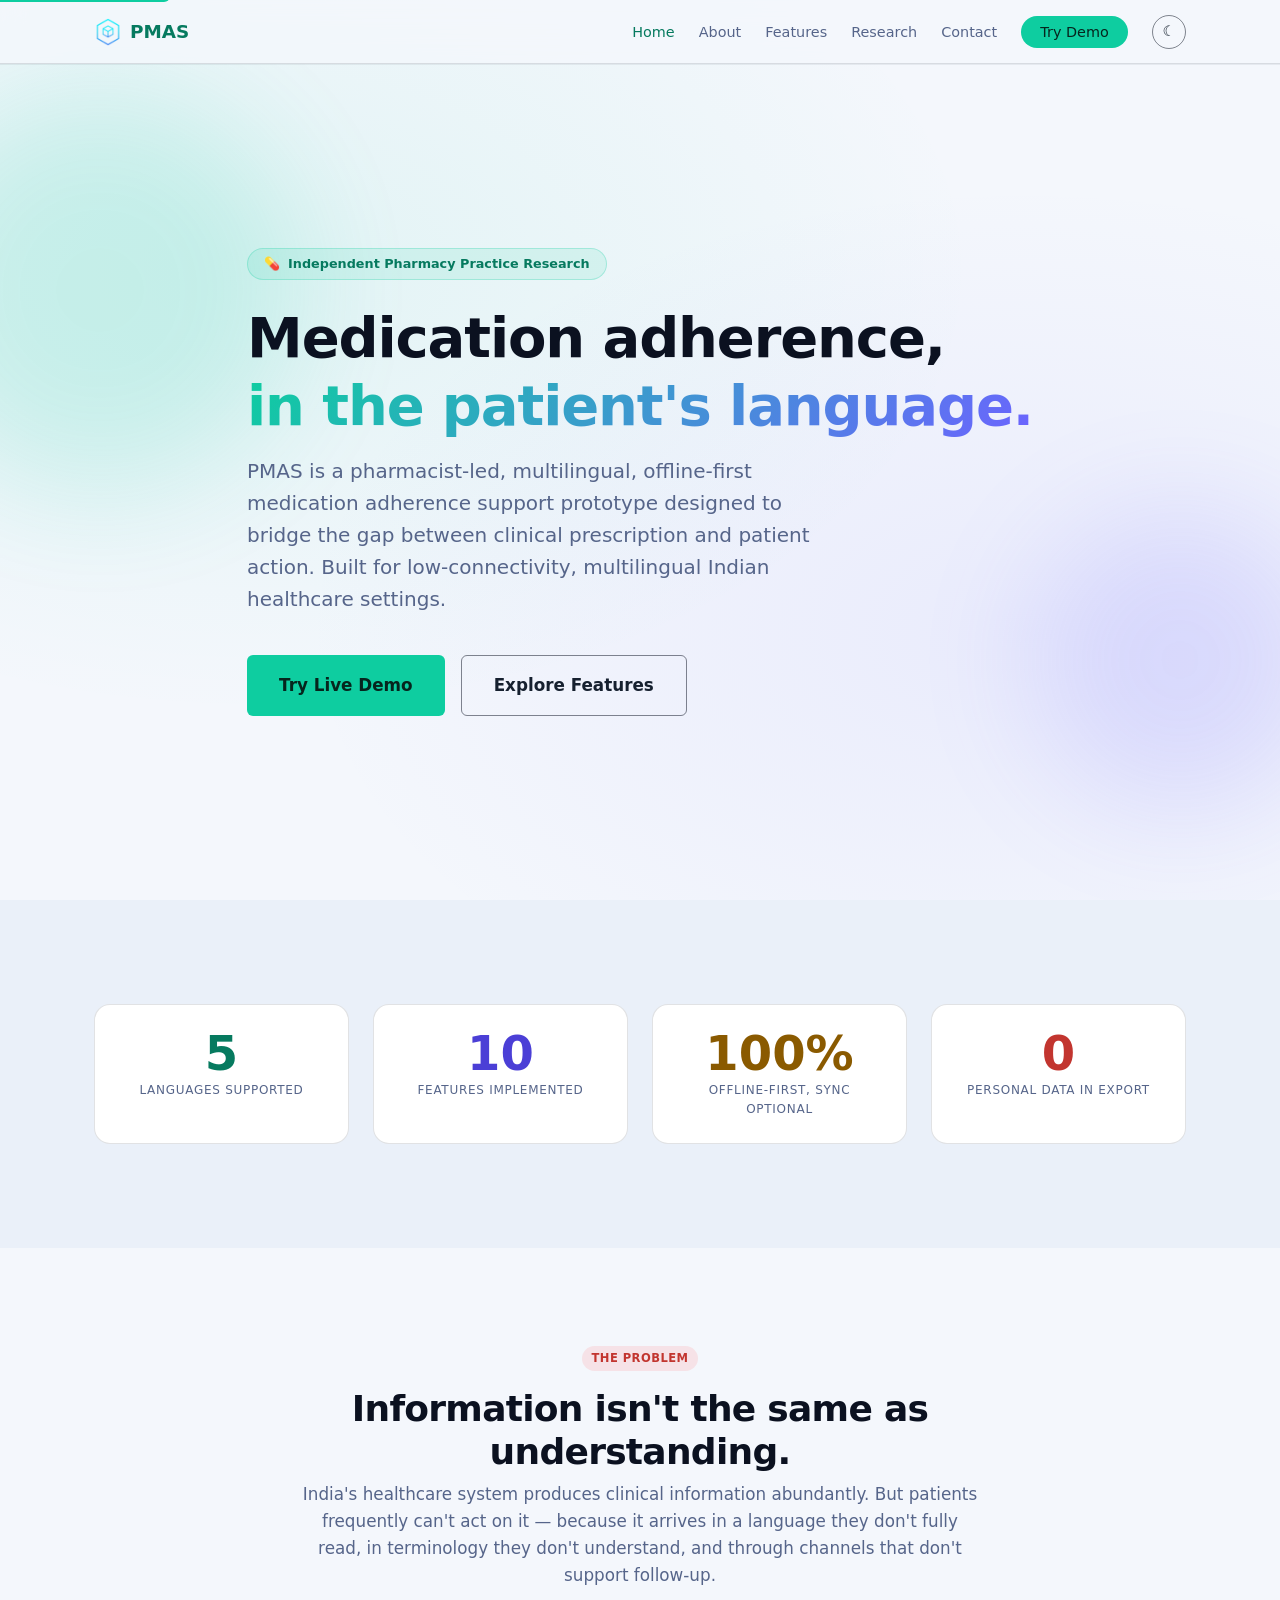
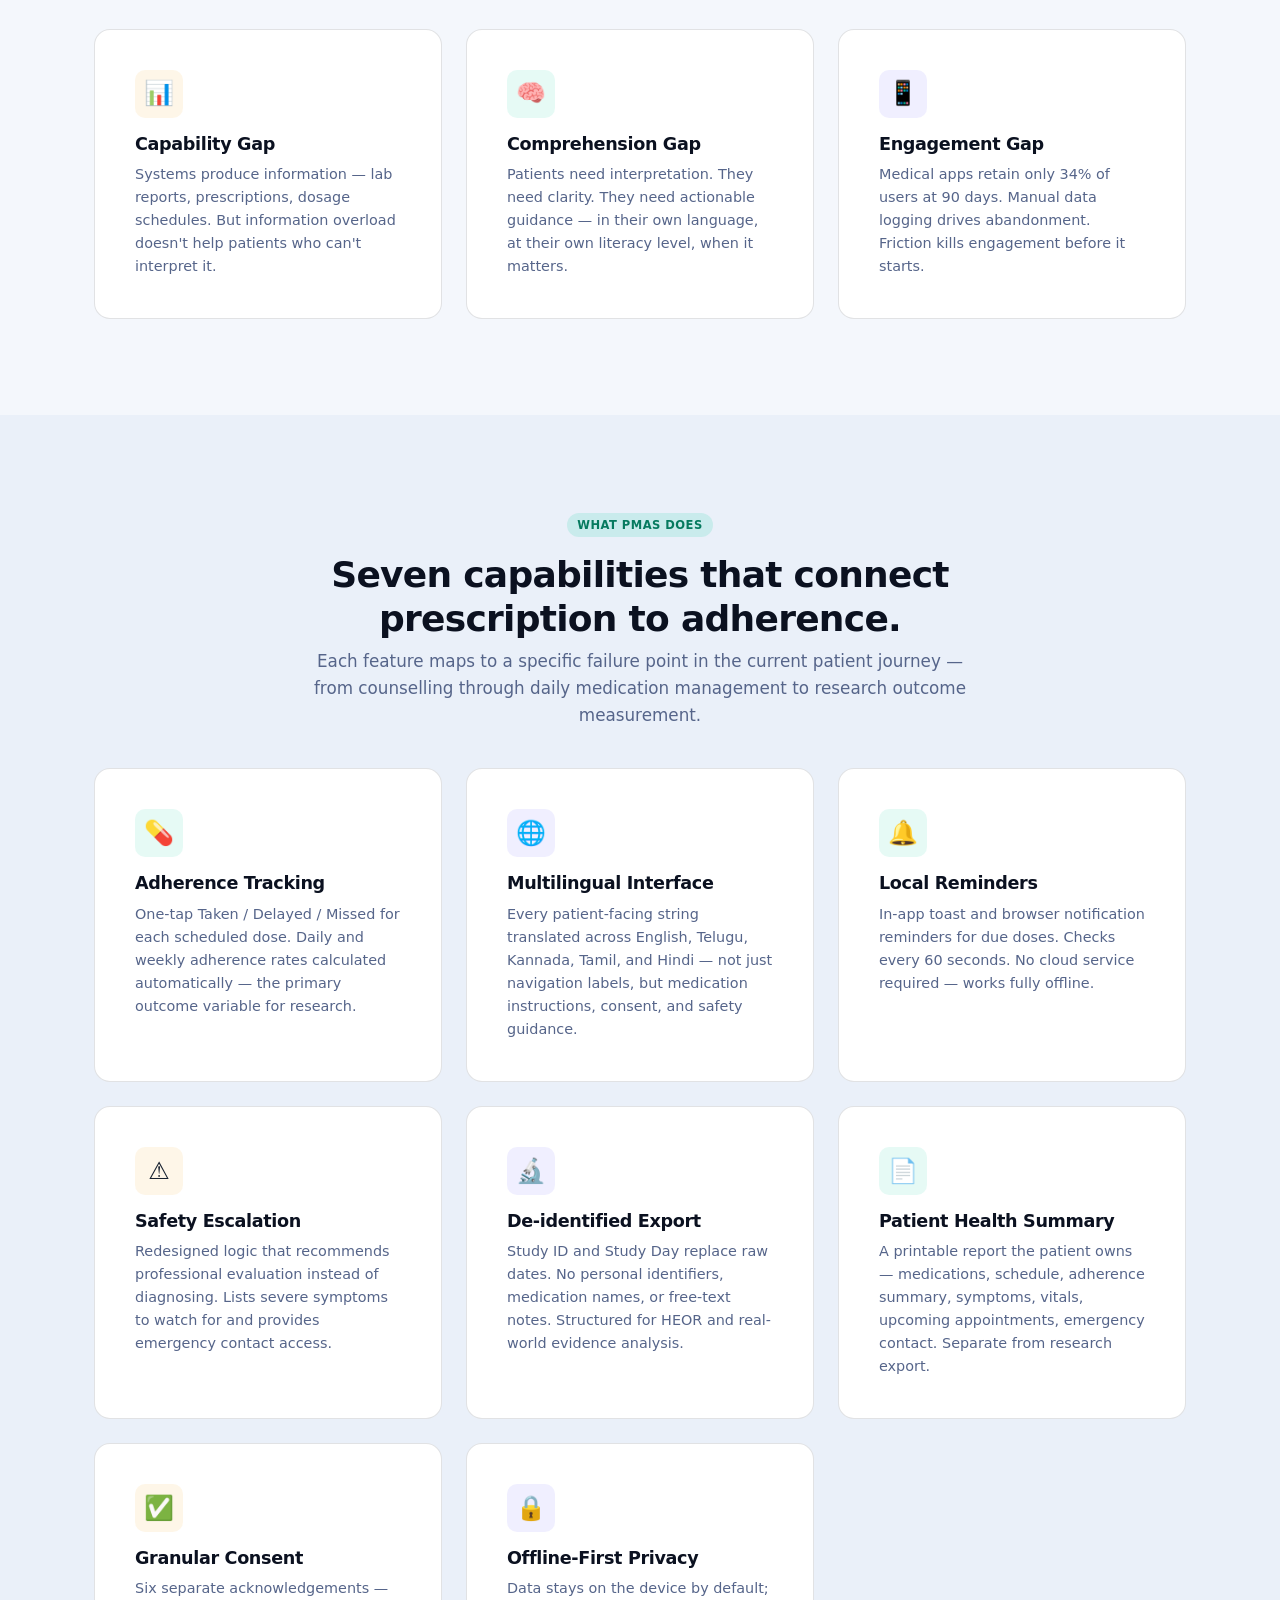
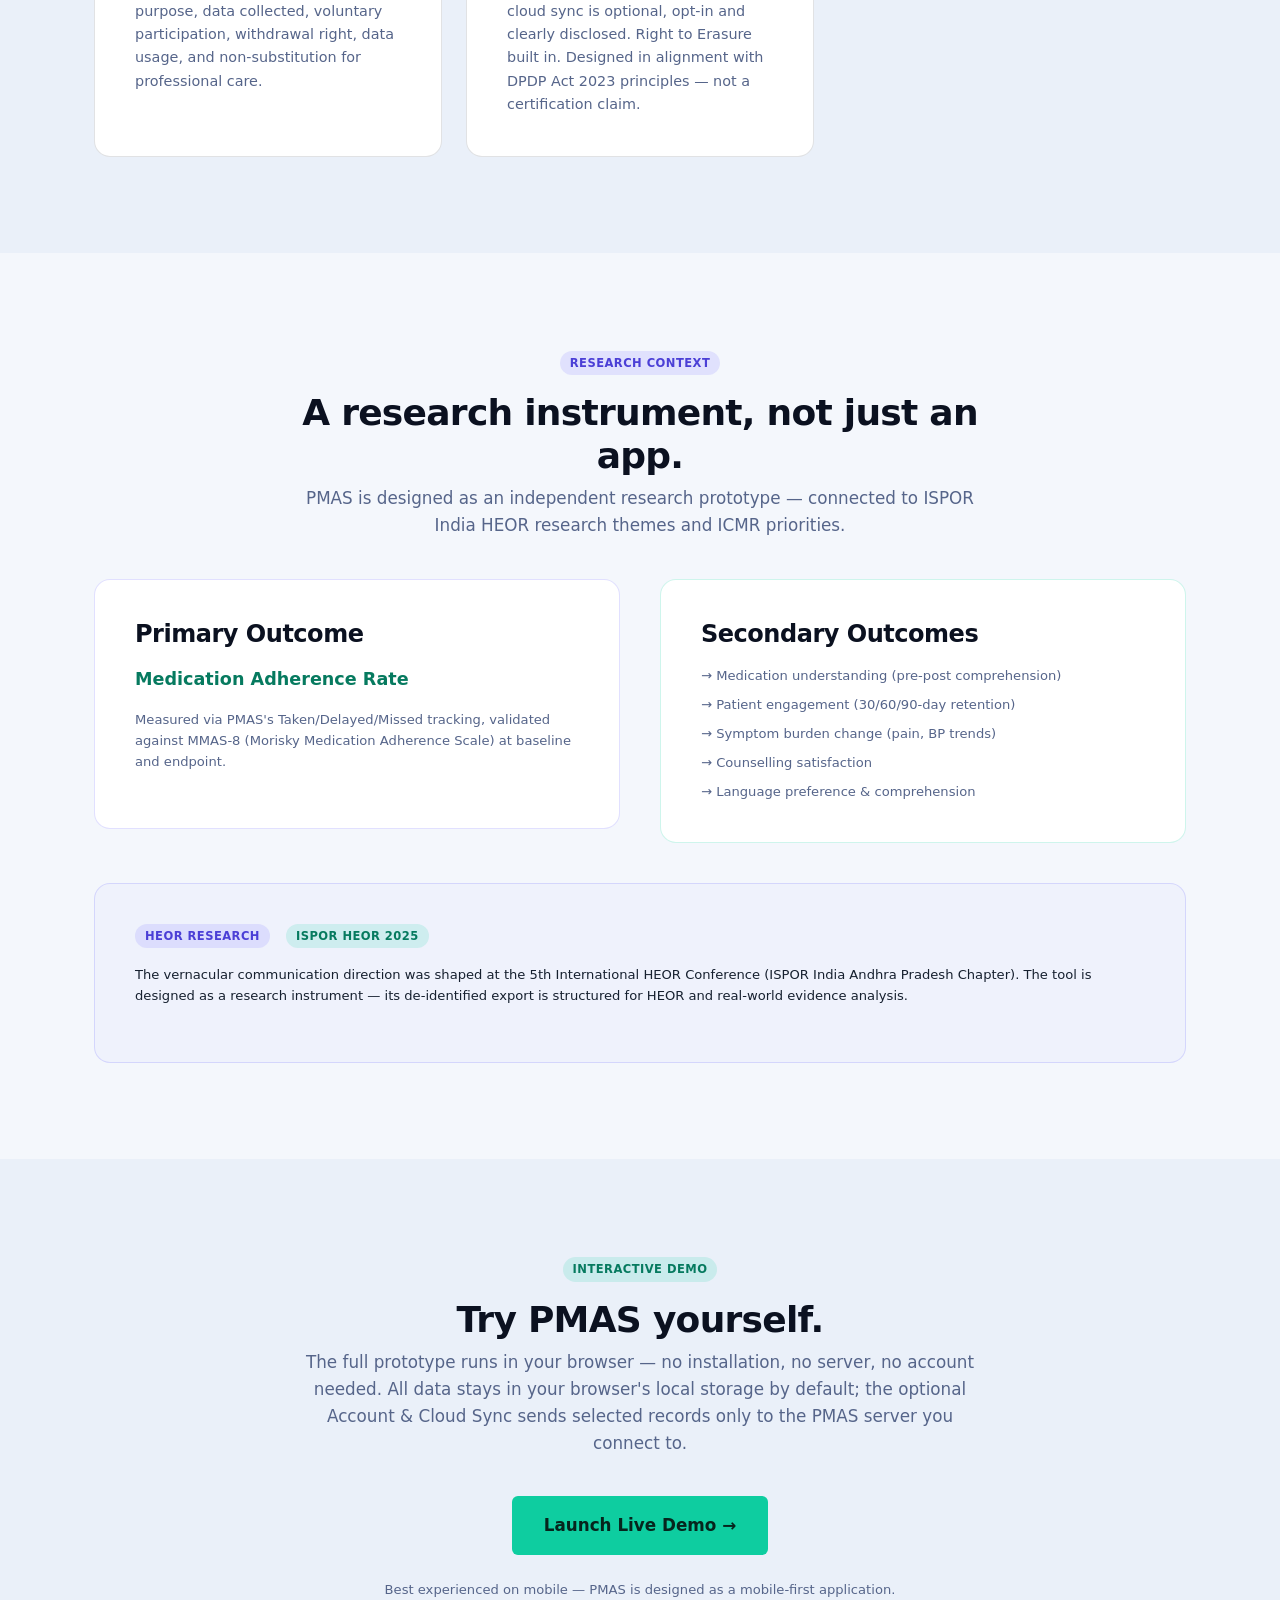
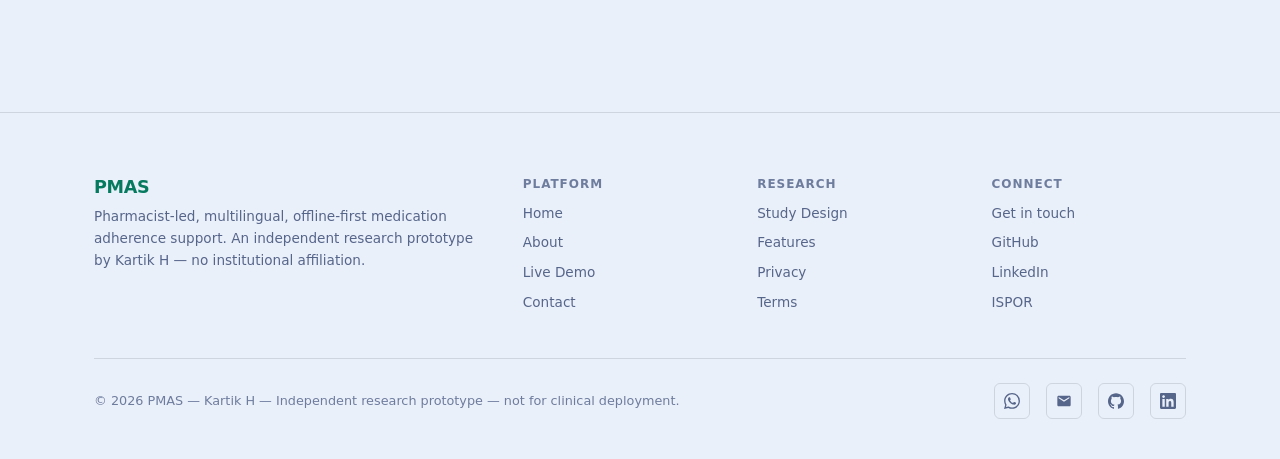
==== commit 731cba37: "Merge pull request #46 from Roopashree935/fix/theme-toggle-and-control-contrast feat(theme): finish " ====
--- a/patient-app/index.html
+++ b/patient-app/index.html
@@ -14,6 +14,17 @@
 <link rel="stylesheet" href="assets/css/components.css">
 <link rel="stylesheet" href="assets/css/utilities.css">
 <link rel="stylesheet" href="assets/css/animations.css">
+    <script>
+      /* Apply the saved theme before first paint so the correct palette shows
+         immediately (theme.js re-applies on DOMContentLoaded). */
+      (function () {
+        try {
+          var t = localStorage.getItem('pmas-theme') ||
+                  (window.matchMedia('(prefers-color-scheme: light)').matches ? 'light' : 'dark');
+          document.documentElement.setAttribute('data-theme', t);
+        } catch (e) {}
+      })();
+    </script>
 
     <!-- ═══ AI-ERA META LAYER ═════════════════════════════════════ -->
     <!-- Canonical URL -->
@@ -141,6 +152,7 @@
       <li><a href="#research">Research</a></li>
       <li><a href="contact.html">Contact</a></li>
       <li><a href="demo/index.html" target="_blank" rel="noopener" class="nav-cta">Try Demo</a></li>
+      <li><button class="theme-toggle" type="button" aria-label="Switch theme" title="Switch theme">☀</button></li>
     </ul>
   </nav>
 </header>
--- a/patient-app/assets/css/style.css
+++ b/patient-app/assets/css/style.css
@@ -62,7 +62,57 @@
   --container-narrow: 760px;
   --header-h: 64px;
   --footer-h: auto;
-}
+
+  /* Theme-aware semantic tokens (dark values) */
+  --on-accent:       #06251d;                  /* text on teal/amber fills */
+  --border-control:  rgba(255,255,255,0.40);   /* interactive borders — >=3:1 (WCAG 1.4.11) */
+  --header-bg:       rgba(11, 17, 32, 0.85);
+  --header-bg-solid: rgba(11, 17, 32, 0.95);
+  --teal-ink:        #0ECDA0;                  /* accent colours used as TEXT */
+  --indigo-ink:      #6C63FF;
+  --amber-ink:       #F5A623;
+  --red-ink:         #FF6B6B;
+  --green-ink:       #2ECC71;
+}
+/* ─── LIGHT THEME ─────────────────────────────────────────────── */
+/* The palette above is dark-first. Light mode overrides the tokens;
+   brand fills (--teal/--indigo/--amber/--red) stay as-is, while their
+   text variants (--*-ink) darken so accent text stays readable on light. */
+[data-theme="light"] {
+  --bg:              #F4F7FC;
+  --bg-alt:          #EAF0F9;
+  --surface:         #FFFFFF;
+  --surface2:        #EEF2FA;
+  --surface3:        #E2E8F5;
+  --text:            #16202F;
+  --text-bright:     #0B1120;
+  --muted:           #56658A;
+  --muted-dark:      #6E7C9E;
+  --border:          rgba(11, 17, 32, 0.12);
+  --border-bright:   rgba(11, 17, 32, 0.22);
+  --border-control:  rgba(11, 17, 32, 0.50);
+  --header-bg:       rgba(244, 247, 252, 0.85);
+  --header-bg-solid: rgba(244, 247, 252, 0.95);
+  --teal-ink:        #067A5F;
+  --indigo-ink:      #4B3FD6;
+  --amber-ink:       #8A5A00;
+  --red-ink:         #C2352F;
+  --green-ink:       #12805A;
+}
+[data-theme="light"] .site-header { box-shadow: 0 1px 0 rgba(11,17,32,0.06); }
+
+/* ─── THEME TOGGLE ───────────────────────────────────────────── */
+.theme-toggle {
+  background: none;
+  border: 1px solid var(--border-control);
+  border-radius: var(--radius-full);
+  width: 34px; height: 34px; padding: 0;
+  display: inline-flex; align-items: center; justify-content: center;
+  color: var(--text); font-size: 0.9rem; line-height: 1; cursor: pointer;
+  transition: border-color var(--duration) var(--ease), color var(--duration) var(--ease);
+}
+.theme-toggle:hover { border-color: var(--teal-ink); color: var(--teal-ink); }
+
 
 /* ─── RESET & BASE ───────────────────────────────────────────── */
 *, *::before, *::after { box-sizing: border-box; margin: 0; padding: 0; }
@@ -80,8 +130,8 @@
 *:focus-visible { outline: 2px solid var(--teal); outline-offset: 3px; border-radius: 2px; }
 img, picture, video, canvas, svg { display: block; max-width: 100%; }
 input, button, textarea, select { font: inherit; color: inherit; }
-a { color: var(--teal); text-decoration: none; transition: color var(--duration) var(--ease); }
-a:hover { color: var(--teal-dark); text-decoration: underline; }
+a { color: var(--teal-ink); text-decoration: none; transition: color var(--duration) var(--ease); }
+a:hover { color: var(--teal-ink); text-decoration: underline; }
 hr { border: none; border-top: 1px solid var(--border); margin: var(--space-xl) 0; }
 
 /* ─── TYPOGRAPHY ─────────────────────────────────────────────── */
@@ -96,7 +146,7 @@
 h3 { font-size: clamp(1.2rem, 2.5vw, 1.5rem); }
 h4 { font-size: 1.1rem; }
 p { margin-bottom: var(--space-md); }
-code { font-family: var(--font-mono); font-size: 0.9em; background: var(--surface2); padding: 2px 6px; border-radius: 4px; color: var(--teal); }
+code { font-family: var(--font-mono); font-size: 0.9em; background: var(--surface2); padding: 2px 6px; border-radius: 4px; color: var(--teal-ink); }
 pre { font-family: var(--font-mono); background: var(--surface); border: 1px solid var(--border); border-radius: var(--radius); padding: var(--space-lg); overflow-x: auto; margin-bottom: var(--space-lg); }
 pre code { background: none; padding: 0; }
 
@@ -118,7 +168,7 @@
 .site-header {
   position: fixed; top: 0; left: 0; right: 0;
   height: var(--header-h);
-  background: rgba(11, 17, 32, 0.85);
+  background: var(--header-bg);
   backdrop-filter: blur(12px);
   -webkit-backdrop-filter: blur(12px);
   border-bottom: 1px solid var(--border);
@@ -126,7 +176,7 @@
   transition: background var(--duration) var(--ease), box-shadow var(--duration) var(--ease);
 }
 .site-header.scrolled {
-  background: rgba(11, 17, 32, 0.95);
+  background: var(--header-bg-solid);
   box-shadow: var(--shadow-sm);
 }
 .nav {
@@ -144,7 +194,7 @@
   gap: var(--space-sm);
   font-weight: 800;
   font-size: 1.15rem;
-  color: var(--teal);
+  color: var(--teal-ink);
   text-decoration: none;
 }
 .nav-brand:hover { text-decoration: none; }
@@ -153,7 +203,7 @@
   background: linear-gradient(135deg, var(--teal), var(--indigo));
   border-radius: 8px;
   display: flex; align-items: center; justify-content: center;
-  font-size: 1rem; color: var(--bg);
+  font-size: 1rem; color: var(--on-accent);
 }
 .nav-brand .brand-badge {
   font-size: 0.55rem; font-weight: 700; letter-spacing: 0.06em;
@@ -174,10 +224,10 @@
   text-decoration: none;
   transition: color var(--duration) var(--ease);
 }
-.nav-links a:hover, .nav-links a.active { color: var(--teal); text-decoration: none; }
+.nav-links a:hover, .nav-links a.active { color: var(--teal-ink); text-decoration: none; }
 .nav-cta {
   background: var(--teal);
-  color: var(--bg) !important;
+  color: var(--on-accent) !important;
   padding: 0.5rem 1.2rem;
   border-radius: var(--radius-full);
   font-weight: 700;
@@ -235,7 +285,7 @@
   gap: var(--space-xl);
   margin-bottom: var(--space-xl);
 }
-.footer-brand h4 { color: var(--teal); margin-bottom: var(--space-sm); }
+.footer-brand h4 { color: var(--teal-ink); margin-bottom: var(--space-sm); }
 .footer-brand p { color: var(--muted); font-size: 0.85rem; }
 .footer-col h5 { font-size: 0.75rem; text-transform: uppercase; letter-spacing: 0.08em; color: var(--muted-dark); margin-bottom: var(--space-sm); }
 .footer-col ul { list-style: none; }
@@ -255,7 +305,7 @@
   border: 1px solid var(--border); border-radius: var(--radius-sm);
   color: var(--muted); transition: all var(--duration) var(--ease);
 }
-.footer-social a:hover { border-color: var(--teal); color: var(--teal); text-decoration: none; }
+.footer-social a:hover { border-color: var(--teal-ink); color: var(--teal-ink); text-decoration: none; }
 
 @media (max-width: 768px) {
   .footer-grid { grid-template-columns: 1fr 1fr; }
@@ -306,7 +356,7 @@
   padding: 0.3rem 1rem;
   font-size: 0.8rem;
   font-weight: 600;
-  color: var(--teal);
+  color: var(--teal-ink);
   margin-bottom: var(--space-lg);
 }
 .hero h1 {
@@ -337,11 +387,17 @@
 .page-header h1 { margin-bottom: var(--space-sm); }
 .page-header p { color: var(--muted); font-size: 1.1rem; max-width: 600px; margin: 0 auto; }
 
+/* Legal/prose pages (terms, privacy): the body is a narrow left-aligned
+   prose column — a centered header above it reads as misaligned. This
+   variant left-aligns the header to share the column's left edge. */
+.page-header.page-header-left { text-align: left; }
+.page-header.page-header-left p { margin-left: 0; }
+
 /* ─── MOBILE POLISH + ACCESSIBILITY (2026-09-26) ──────────────── */
 /* Skip link: hidden off-screen, appears on keyboard focus only */
 .skip-link {
   position: absolute; top: -48px; left: var(--space-sm);
-  z-index: 2000; background: var(--teal); color: #06251d;
+  z-index: 2000; background: var(--teal); color: var(--on-accent);
   padding: 0.5rem 1rem; border-radius: var(--radius);
   font-weight: 600; text-decoration: none;
   transition: top 0.2s var(--ease);
--- a/patient-app/assets/css/components.css
+++ b/patient-app/assets/css/components.css
@@ -23,7 +23,7 @@
 .btn:active { transform: scale(0.97); }
 .btn-primary {
   background: var(--teal);
-  color: var(--bg);
+  color: var(--on-accent);
 }
 .btn-primary:hover {
   background: var(--teal-dark);
@@ -44,11 +44,13 @@
 .btn-ghost {
   background: transparent;
   color: var(--text);
-  border: 1px solid var(--border-bright);
+  /* --border-control meets the 3:1 non-text contrast minimum (WCAG 1.4.11);
+     the old --border-bright (16% white) measured ~1.6:1 and read as plain text */
+  border: 1px solid var(--border-control);
 }
 .btn-ghost:hover {
-  border-color: var(--teal);
-  color: var(--teal);
+  border-color: var(--teal-ink);
+  color: var(--teal-ink);
   text-decoration: none;
 }
 .btn-lg { padding: 1rem 2rem; font-size: 1.05rem; }
@@ -75,7 +77,7 @@
 /* Feature card grid */
 .feature-grid {
   display: grid;
-  grid-template-columns: repeat(auto-fit, minmax(300px, 1fr));
+  grid-template-columns: repeat(auto-fit, minmax(min(100%, 300px), 1fr));
   gap: var(--space-lg);
   margin-top: var(--space-xl);
 }
@@ -124,10 +126,10 @@
   line-height: 1;
   margin-bottom: var(--space-xs);
 }
-.stat-teal .stat-num { color: var(--teal); }
-.stat-indigo .stat-num { color: var(--indigo); }
-.stat-amber .stat-num { color: var(--amber); }
-.stat-red .stat-num { color: var(--red); }
+.stat-teal .stat-num { color: var(--teal-ink); }
+.stat-indigo .stat-num { color: var(--indigo-ink); }
+.stat-amber .stat-num { color: var(--amber-ink); }
+.stat-red .stat-num { color: var(--red-ink); }
 .stat-lbl {
   font-size: 0.75rem;
   color: var(--muted);
@@ -147,10 +149,10 @@
   text-transform: uppercase;
   letter-spacing: 0.04em;
 }
-.badge-teal { background: rgba(14,205,160,0.15); color: var(--teal); }
-.badge-indigo { background: rgba(108,99,255,0.15); color: var(--indigo); }
-.badge-amber { background: rgba(245,166,35,0.15); color: var(--amber); }
-.badge-red { background: rgba(255,107,107,0.15); color: var(--red); }
+.badge-teal { background: rgba(14,205,160,0.15); color: var(--teal-ink); }
+.badge-indigo { background: rgba(108,99,255,0.15); color: var(--indigo-ink); }
+.badge-amber { background: rgba(245,166,35,0.15); color: var(--amber-ink); }
+.badge-red { background: rgba(255,107,107,0.15); color: var(--red-ink); }
 .badge-muted { background: var(--surface2); color: var(--muted); }
 
 /* ─── SECTIONS ───────────────────────────────────────────────── */
@@ -194,7 +196,7 @@
 }
 .timeline-item.indigo .timeline-dot { background: var(--indigo); }
 .timeline-item h4 { font-size: 1rem; margin-bottom: 4px; }
-.timeline-item .timeline-date { font-size: 0.8rem; color: var(--teal); font-weight: 600; margin-bottom: 4px; }
+.timeline-item .timeline-date { font-size: 0.8rem; color: var(--teal-ink); font-weight: 600; margin-bottom: 4px; }
 .timeline-item p { font-size: 0.88rem; color: var(--muted); margin: 0; }
 
 /* ─── CODE BLOCK / TERMINAL ──────────────────────────────────── */
@@ -260,8 +262,14 @@
   padding: var(--space-md) var(--space-lg);
   margin-bottom: var(--space-md);
   font-size: 0.9rem;
-  display: flex; gap: var(--space-sm); align-items: flex-start;
-}
+  display: flex; flex-wrap: wrap; gap: var(--space-sm); align-items: flex-start;
+  /* the anonymous text flex item defaults to min-width:auto and cannot shrink
+     below its single-line width — that overflowed the box (and the page) on
+     narrow viewports. min-width:0 + inherited overflow-wrap fix it. */
+  min-width: 0;
+  overflow-wrap: anywhere;
+}
+.alert > * { min-width: 0; }
 .alert-info { background: rgba(108,99,255,0.08); border: 1px solid rgba(108,99,255,0.2); color: var(--text); }
 .alert-warning { background: rgba(245,166,35,0.08); border: 1px solid rgba(245,166,35,0.2); color: var(--text); }
 .alert-danger { background: rgba(255,107,107,0.08); border: 1px solid rgba(255,107,107,0.2); color: var(--text); }
--- a/patient-app/assets/css/utilities.css
+++ b/patient-app/assets/css/utilities.css
@@ -7,10 +7,10 @@
 .text-center { text-align: center; }
 .text-left   { text-align: left; }
 .text-right  { text-align: right; }
-.text-teal   { color: var(--teal); }
-.text-indigo { color: var(--indigo); }
-.text-red    { color: var(--red); }
-.text-amber  { color: var(--amber); }
+.text-teal   { color: var(--teal-ink); }
+.text-indigo { color: var(--indigo-ink); }
+.text-red    { color: var(--red-ink); }
+.text-amber  { color: var(--amber-ink); }
 .text-green  { color: var(--green); }
 .text-muted  { color: var(--muted); }
 .text-bright { color: var(--text-bright); }
@@ -120,13 +120,13 @@
   top: -40px;
   left: 0;
   background: var(--teal);
-  color: var(--bg);
+  color: var(--on-accent);
   padding: 8px 16px;
   z-index: 9999;
   border-radius: 0 0 var(--radius-sm) 0;
   transition: top var(--duration) var(--ease);
 }
-.skip-link:focus { top: 0; color: var(--bg); text-decoration: none; }
+.skip-link:focus { top: 0; color: var(--on-accent); text-decoration: none; }
 
 @media (prefers-reduced-motion: reduce) {
   * { animation-duration: 0.01ms !important; animation-iteration-count: 1 !important; transition-duration: 0.01ms !important; scroll-behavior: auto !important; }
--- a/patient-app/assets/css/animations.css
+++ b/patient-app/assets/css/animations.css
@@ -56,7 +56,7 @@
 /* ─── TYPING CURSOR ─────────────────────────────────────────── */
 .typing-cursor::after {
   content: '|';
-  color: var(--teal);
+  color: var(--teal-ink);
   animation: blink 1s step-end infinite;
 }
 @keyframes blink {
--- a/patient-app/assets/css/style.css
+++ b/patient-app/assets/css/style.css
@@ -62,7 +62,57 @@
   --container-narrow: 760px;
   --header-h: 64px;
   --footer-h: auto;
-}
+
+  /* Theme-aware semantic tokens (dark values) */
+  --on-accent:       #06251d;                  /* text on teal/amber fills */
+  --border-control:  rgba(255,255,255,0.40);   /* interactive borders — >=3:1 (WCAG 1.4.11) */
+  --header-bg:       rgba(11, 17, 32, 0.85);
+  --header-bg-solid: rgba(11, 17, 32, 0.95);
+  --teal-ink:        #0ECDA0;                  /* accent colours used as TEXT */
+  --indigo-ink:      #6C63FF;
+  --amber-ink:       #F5A623;
+  --red-ink:         #FF6B6B;
+  --green-ink:       #2ECC71;
+}
+/* ─── LIGHT THEME ─────────────────────────────────────────────── */
+/* The palette above is dark-first. Light mode overrides the tokens;
+   brand fills (--teal/--indigo/--amber/--red) stay as-is, while their
+   text variants (--*-ink) darken so accent text stays readable on light. */
+[data-theme="light"] {
+  --bg:              #F4F7FC;
+  --bg-alt:          #EAF0F9;
+  --surface:         #FFFFFF;
+  --surface2:        #EEF2FA;
+  --surface3:        #E2E8F5;
+  --text:            #16202F;
+  --text-bright:     #0B1120;
+  --muted:           #56658A;
+  --muted-dark:      #6E7C9E;
+  --border:          rgba(11, 17, 32, 0.12);
+  --border-bright:   rgba(11, 17, 32, 0.22);
+  --border-control:  rgba(11, 17, 32, 0.50);
+  --header-bg:       rgba(244, 247, 252, 0.85);
+  --header-bg-solid: rgba(244, 247, 252, 0.95);
+  --teal-ink:        #067A5F;
+  --indigo-ink:      #4B3FD6;
+  --amber-ink:       #8A5A00;
+  --red-ink:         #C2352F;
+  --green-ink:       #12805A;
+}
+[data-theme="light"] .site-header { box-shadow: 0 1px 0 rgba(11,17,32,0.06); }
+
+/* ─── THEME TOGGLE ───────────────────────────────────────────── */
+.theme-toggle {
+  background: none;
+  border: 1px solid var(--border-control);
+  border-radius: var(--radius-full);
+  width: 34px; height: 34px; padding: 0;
+  display: inline-flex; align-items: center; justify-content: center;
+  color: var(--text); font-size: 0.9rem; line-height: 1; cursor: pointer;
+  transition: border-color var(--duration) var(--ease), color var(--duration) var(--ease);
+}
+.theme-toggle:hover { border-color: var(--teal-ink); color: var(--teal-ink); }
+
 
 /* ─── RESET & BASE ───────────────────────────────────────────── */
 *, *::before, *::after { box-sizing: border-box; margin: 0; padding: 0; }
@@ -80,8 +130,8 @@
 *:focus-visible { outline: 2px solid var(--teal); outline-offset: 3px; border-radius: 2px; }
 img, picture, video, canvas, svg { display: block; max-width: 100%; }
 input, button, textarea, select { font: inherit; color: inherit; }
-a { color: var(--teal); text-decoration: none; transition: color var(--duration) var(--ease); }
-a:hover { color: var(--teal-dark); text-decoration: underline; }
+a { color: var(--teal-ink); text-decoration: none; transition: color var(--duration) var(--ease); }
+a:hover { color: var(--teal-ink); text-decoration: underline; }
 hr { border: none; border-top: 1px solid var(--border); margin: var(--space-xl) 0; }
 
 /* ─── TYPOGRAPHY ─────────────────────────────────────────────── */
@@ -96,7 +146,7 @@
 h3 { font-size: clamp(1.2rem, 2.5vw, 1.5rem); }
 h4 { font-size: 1.1rem; }
 p { margin-bottom: var(--space-md); }
-code { font-family: var(--font-mono); font-size: 0.9em; background: var(--surface2); padding: 2px 6px; border-radius: 4px; color: var(--teal); }
+code { font-family: var(--font-mono); font-size: 0.9em; background: var(--surface2); padding: 2px 6px; border-radius: 4px; color: var(--teal-ink); }
 pre { font-family: var(--font-mono); background: var(--surface); border: 1px solid var(--border); border-radius: var(--radius); padding: var(--space-lg); overflow-x: auto; margin-bottom: var(--space-lg); }
 pre code { background: none; padding: 0; }
 
@@ -118,7 +168,7 @@
 .site-header {
   position: fixed; top: 0; left: 0; right: 0;
   height: var(--header-h);
-  background: rgba(11, 17, 32, 0.85);
+  background: var(--header-bg);
   backdrop-filter: blur(12px);
   -webkit-backdrop-filter: blur(12px);
   border-bottom: 1px solid var(--border);
@@ -126,7 +176,7 @@
   transition: background var(--duration) var(--ease), box-shadow var(--duration) var(--ease);
 }
 .site-header.scrolled {
-  background: rgba(11, 17, 32, 0.95);
+  background: var(--header-bg-solid);
   box-shadow: var(--shadow-sm);
 }
 .nav {
@@ -144,7 +194,7 @@
   gap: var(--space-sm);
   font-weight: 800;
   font-size: 1.15rem;
-  color: var(--teal);
+  color: var(--teal-ink);
   text-decoration: none;
 }
 .nav-brand:hover { text-decoration: none; }
@@ -153,7 +203,7 @@
   background: linear-gradient(135deg, var(--teal), var(--indigo));
   border-radius: 8px;
   display: flex; align-items: center; justify-content: center;
-  font-size: 1rem; color: var(--bg);
+  font-size: 1rem; color: var(--on-accent);
 }
 .nav-brand .brand-badge {
   font-size: 0.55rem; font-weight: 700; letter-spacing: 0.06em;
@@ -174,10 +224,10 @@
   text-decoration: none;
   transition: color var(--duration) var(--ease);
 }
-.nav-links a:hover, .nav-links a.active { color: var(--teal); text-decoration: none; }
+.nav-links a:hover, .nav-links a.active { color: var(--teal-ink); text-decoration: none; }
 .nav-cta {
   background: var(--teal);
-  color: var(--bg) !important;
+  color: var(--on-accent) !important;
   padding: 0.5rem 1.2rem;
   border-radius: var(--radius-full);
   font-weight: 700;
@@ -235,7 +285,7 @@
   gap: var(--space-xl);
   margin-bottom: var(--space-xl);
 }
-.footer-brand h4 { color: var(--teal); margin-bottom: var(--space-sm); }
+.footer-brand h4 { color: var(--teal-ink); margin-bottom: var(--space-sm); }
 .footer-brand p { color: var(--muted); font-size: 0.85rem; }
 .footer-col h5 { font-size: 0.75rem; text-transform: uppercase; letter-spacing: 0.08em; color: var(--muted-dark); margin-bottom: var(--space-sm); }
 .footer-col ul { list-style: none; }
@@ -255,7 +305,7 @@
   border: 1px solid var(--border); border-radius: var(--radius-sm);
   color: var(--muted); transition: all var(--duration) var(--ease);
 }
-.footer-social a:hover { border-color: var(--teal); color: var(--teal); text-decoration: none; }
+.footer-social a:hover { border-color: var(--teal-ink); color: var(--teal-ink); text-decoration: none; }
 
 @media (max-width: 768px) {
   .footer-grid { grid-template-columns: 1fr 1fr; }
@@ -306,7 +356,7 @@
   padding: 0.3rem 1rem;
   font-size: 0.8rem;
   font-weight: 600;
-  color: var(--teal);
+  color: var(--teal-ink);
   margin-bottom: var(--space-lg);
 }
 .hero h1 {
@@ -337,11 +387,17 @@
 .page-header h1 { margin-bottom: var(--space-sm); }
 .page-header p { color: var(--muted); font-size: 1.1rem; max-width: 600px; margin: 0 auto; }
 
+/* Legal/prose pages (terms, privacy): the body is a narrow left-aligned
+   prose column — a centered header above it reads as misaligned. This
+   variant left-aligns the header to share the column's left edge. */
+.page-header.page-header-left { text-align: left; }
+.page-header.page-header-left p { margin-left: 0; }
+
 /* ─── MOBILE POLISH + ACCESSIBILITY (2026-09-26) ──────────────── */
 /* Skip link: hidden off-screen, appears on keyboard focus only */
 .skip-link {
   position: absolute; top: -48px; left: var(--space-sm);
-  z-index: 2000; background: var(--teal); color: #06251d;
+  z-index: 2000; background: var(--teal); color: var(--on-accent);
   padding: 0.5rem 1rem; border-radius: var(--radius);
   font-weight: 600; text-decoration: none;
   transition: top 0.2s var(--ease);
--- a/patient-app/assets/css/components.css
+++ b/patient-app/assets/css/components.css
@@ -23,7 +23,7 @@
 .btn:active { transform: scale(0.97); }
 .btn-primary {
   background: var(--teal);
-  color: var(--bg);
+  color: var(--on-accent);
 }
 .btn-primary:hover {
   background: var(--teal-dark);
@@ -44,11 +44,13 @@
 .btn-ghost {
   background: transparent;
   color: var(--text);
-  border: 1px solid var(--border-bright);
+  /* --border-control meets the 3:1 non-text contrast minimum (WCAG 1.4.11);
+     the old --border-bright (16% white) measured ~1.6:1 and read as plain text */
+  border: 1px solid var(--border-control);
 }
 .btn-ghost:hover {
-  border-color: var(--teal);
-  color: var(--teal);
+  border-color: var(--teal-ink);
+  color: var(--teal-ink);
   text-decoration: none;
 }
 .btn-lg { padding: 1rem 2rem; font-size: 1.05rem; }
@@ -75,7 +77,7 @@
 /* Feature card grid */
 .feature-grid {
   display: grid;
-  grid-template-columns: repeat(auto-fit, minmax(300px, 1fr));
+  grid-template-columns: repeat(auto-fit, minmax(min(100%, 300px), 1fr));
   gap: var(--space-lg);
   margin-top: var(--space-xl);
 }
@@ -124,10 +126,10 @@
   line-height: 1;
   margin-bottom: var(--space-xs);
 }
-.stat-teal .stat-num { color: var(--teal); }
-.stat-indigo .stat-num { color: var(--indigo); }
-.stat-amber .stat-num { color: var(--amber); }
-.stat-red .stat-num { color: var(--red); }
+.stat-teal .stat-num { color: var(--teal-ink); }
+.stat-indigo .stat-num { color: var(--indigo-ink); }
+.stat-amber .stat-num { color: var(--amber-ink); }
+.stat-red .stat-num { color: var(--red-ink); }
 .stat-lbl {
   font-size: 0.75rem;
   color: var(--muted);
@@ -147,10 +149,10 @@
   text-transform: uppercase;
   letter-spacing: 0.04em;
 }
-.badge-teal { background: rgba(14,205,160,0.15); color: var(--teal); }
-.badge-indigo { background: rgba(108,99,255,0.15); color: var(--indigo); }
-.badge-amber { background: rgba(245,166,35,0.15); color: var(--amber); }
-.badge-red { background: rgba(255,107,107,0.15); color: var(--red); }
+.badge-teal { background: rgba(14,205,160,0.15); color: var(--teal-ink); }
+.badge-indigo { background: rgba(108,99,255,0.15); color: var(--indigo-ink); }
+.badge-amber { background: rgba(245,166,35,0.15); color: var(--amber-ink); }
+.badge-red { background: rgba(255,107,107,0.15); color: var(--red-ink); }
 .badge-muted { background: var(--surface2); color: var(--muted); }
 
 /* ─── SECTIONS ───────────────────────────────────────────────── */
@@ -194,7 +196,7 @@
 }
 .timeline-item.indigo .timeline-dot { background: var(--indigo); }
 .timeline-item h4 { font-size: 1rem; margin-bottom: 4px; }
-.timeline-item .timeline-date { font-size: 0.8rem; color: var(--teal); font-weight: 600; margin-bottom: 4px; }
+.timeline-item .timeline-date { font-size: 0.8rem; color: var(--teal-ink); font-weight: 600; margin-bottom: 4px; }
 .timeline-item p { font-size: 0.88rem; color: var(--muted); margin: 0; }
 
 /* ─── CODE BLOCK / TERMINAL ──────────────────────────────────── */
@@ -260,8 +262,14 @@
   padding: var(--space-md) var(--space-lg);
   margin-bottom: var(--space-md);
   font-size: 0.9rem;
-  display: flex; gap: var(--space-sm); align-items: flex-start;
-}
+  display: flex; flex-wrap: wrap; gap: var(--space-sm); align-items: flex-start;
+  /* the anonymous text flex item defaults to min-width:auto and cannot shrink
+     below its single-line width — that overflowed the box (and the page) on
+     narrow viewports. min-width:0 + inherited overflow-wrap fix it. */
+  min-width: 0;
+  overflow-wrap: anywhere;
+}
+.alert > * { min-width: 0; }
 .alert-info { background: rgba(108,99,255,0.08); border: 1px solid rgba(108,99,255,0.2); color: var(--text); }
 .alert-warning { background: rgba(245,166,35,0.08); border: 1px solid rgba(245,166,35,0.2); color: var(--text); }
 .alert-danger { background: rgba(255,107,107,0.08); border: 1px solid rgba(255,107,107,0.2); color: var(--text); }
